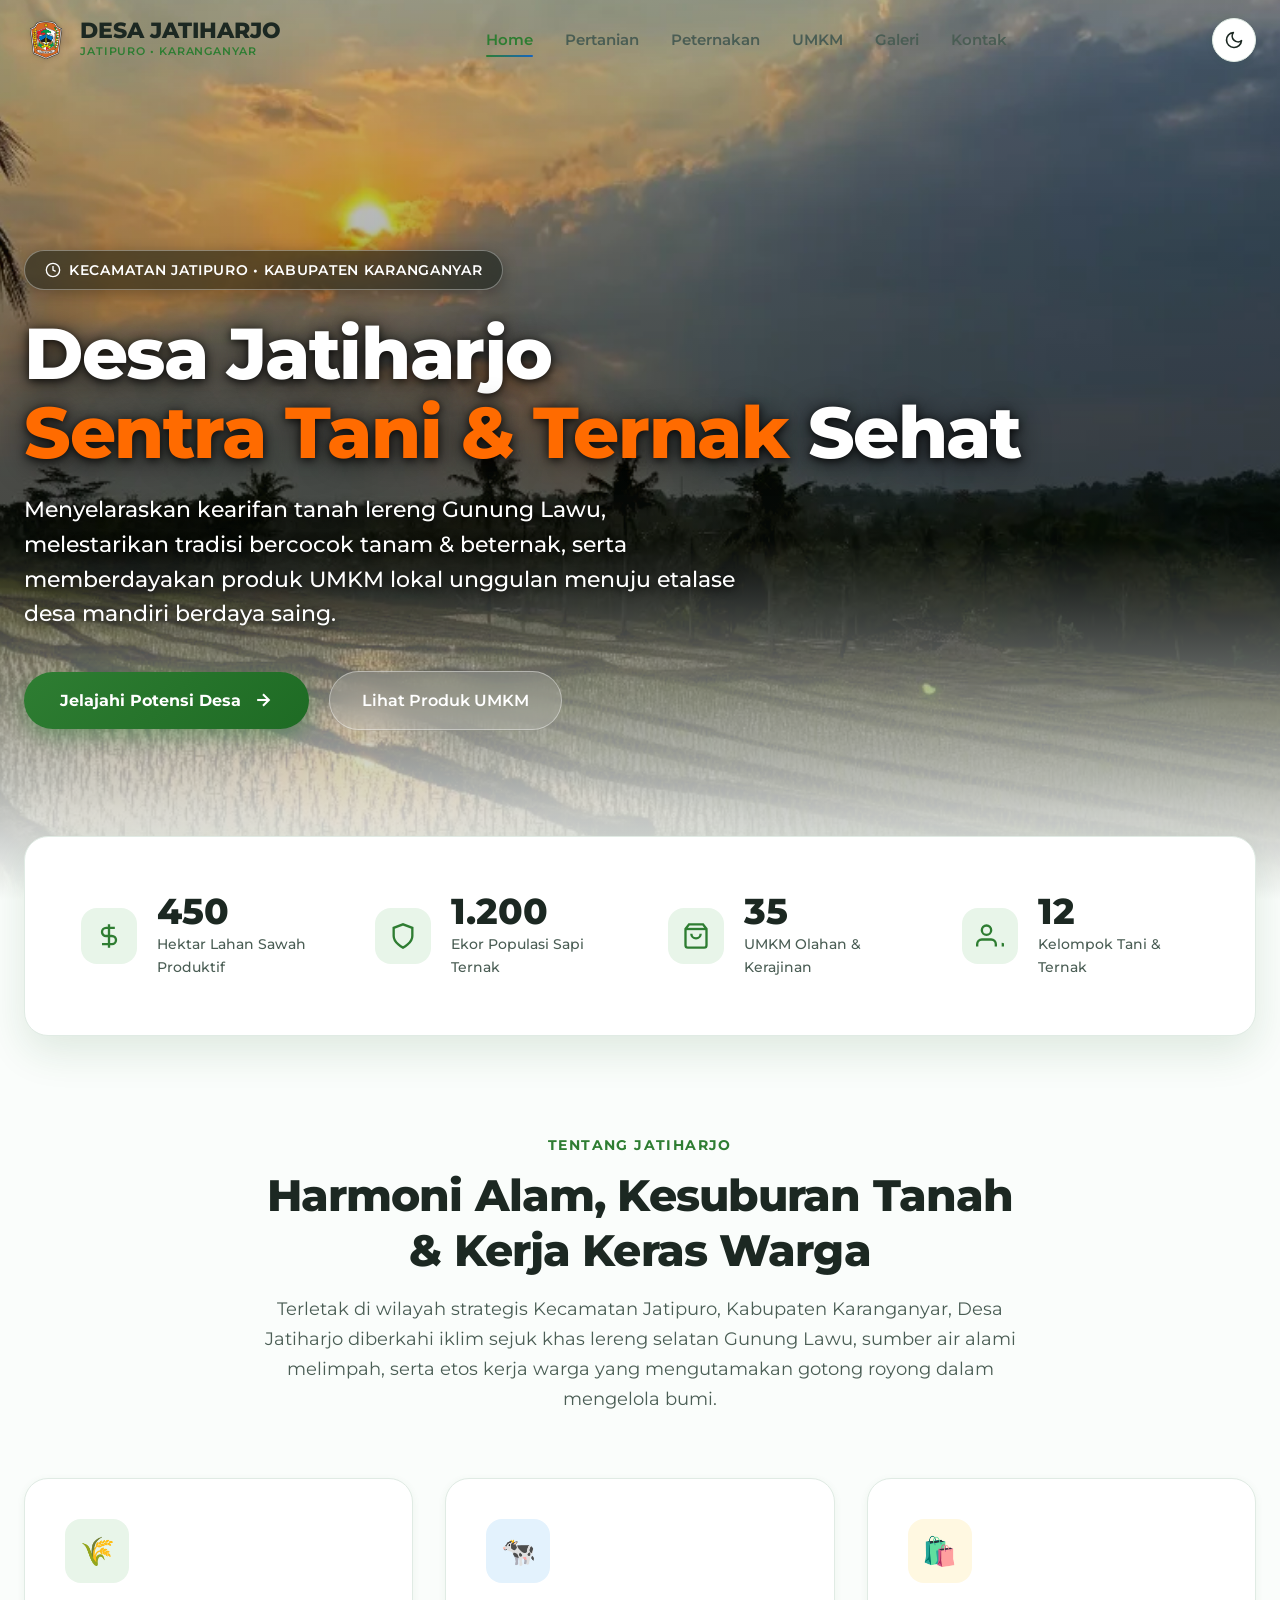
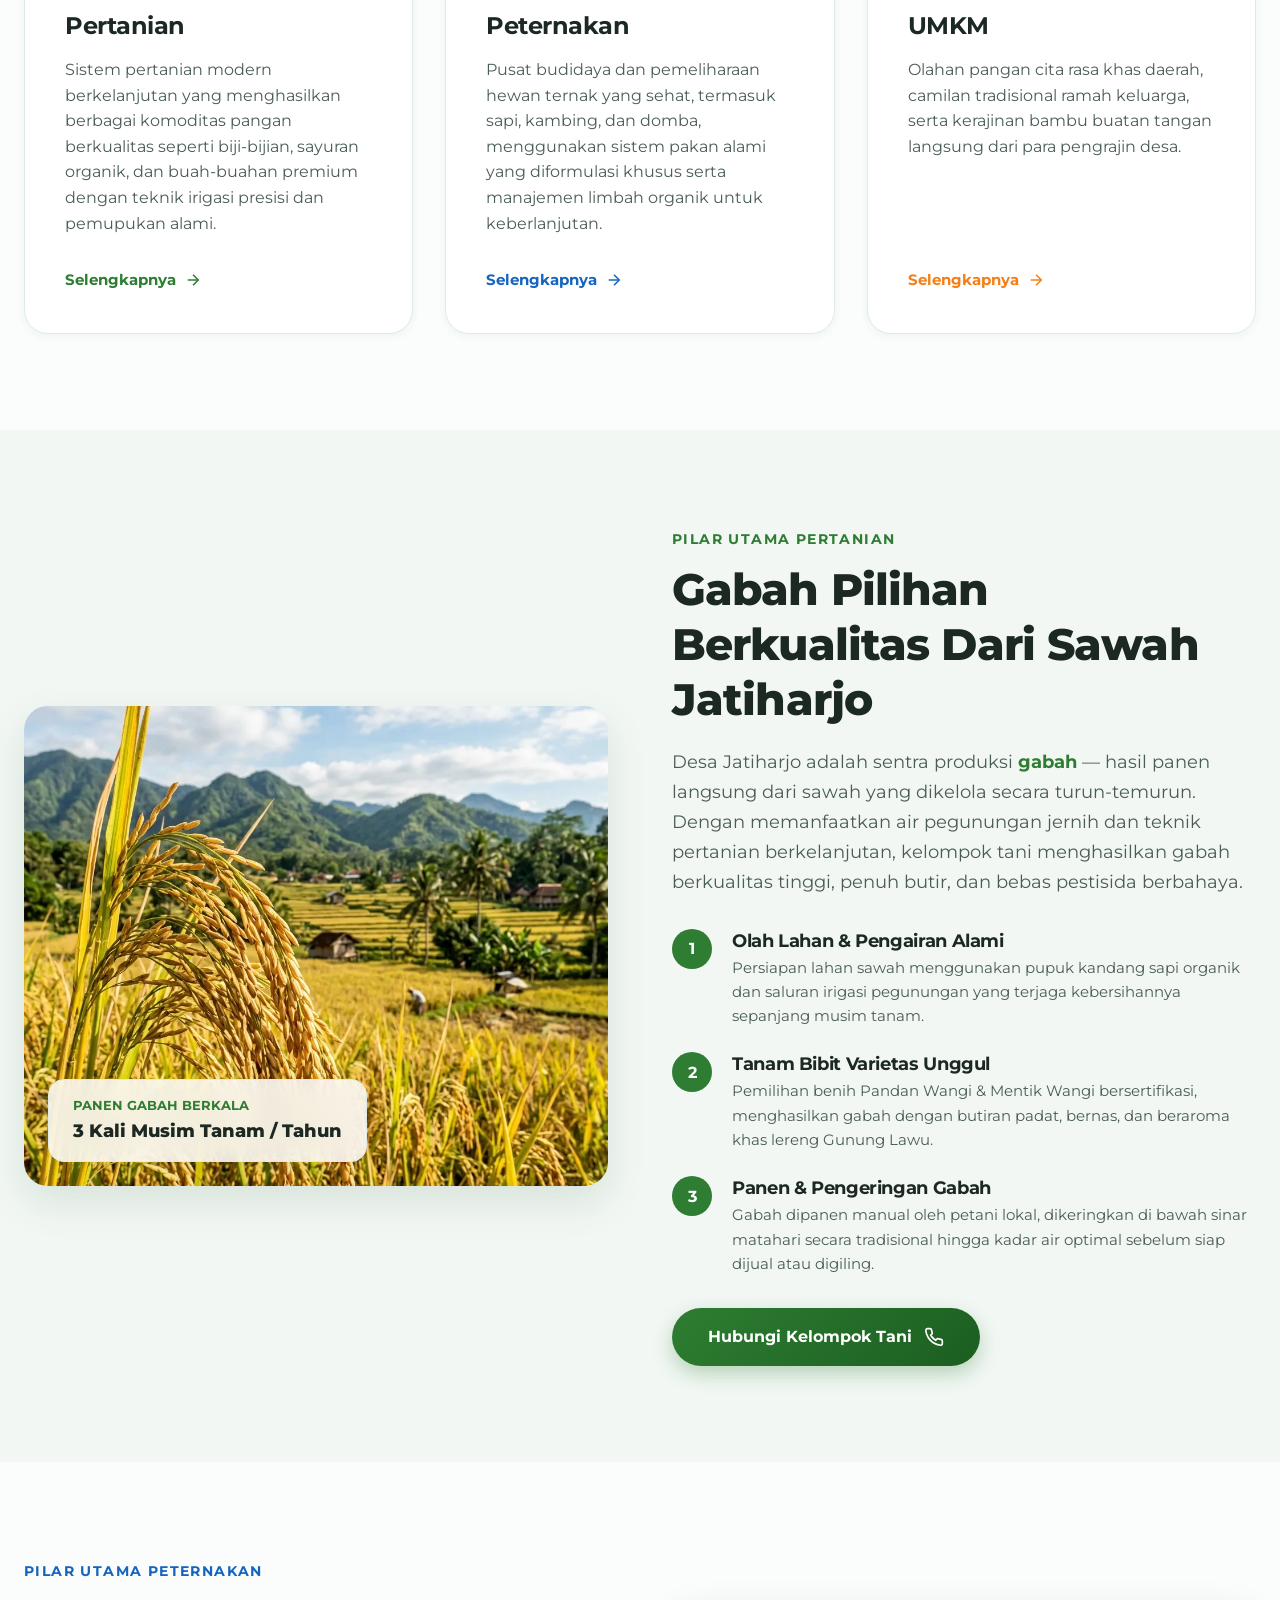
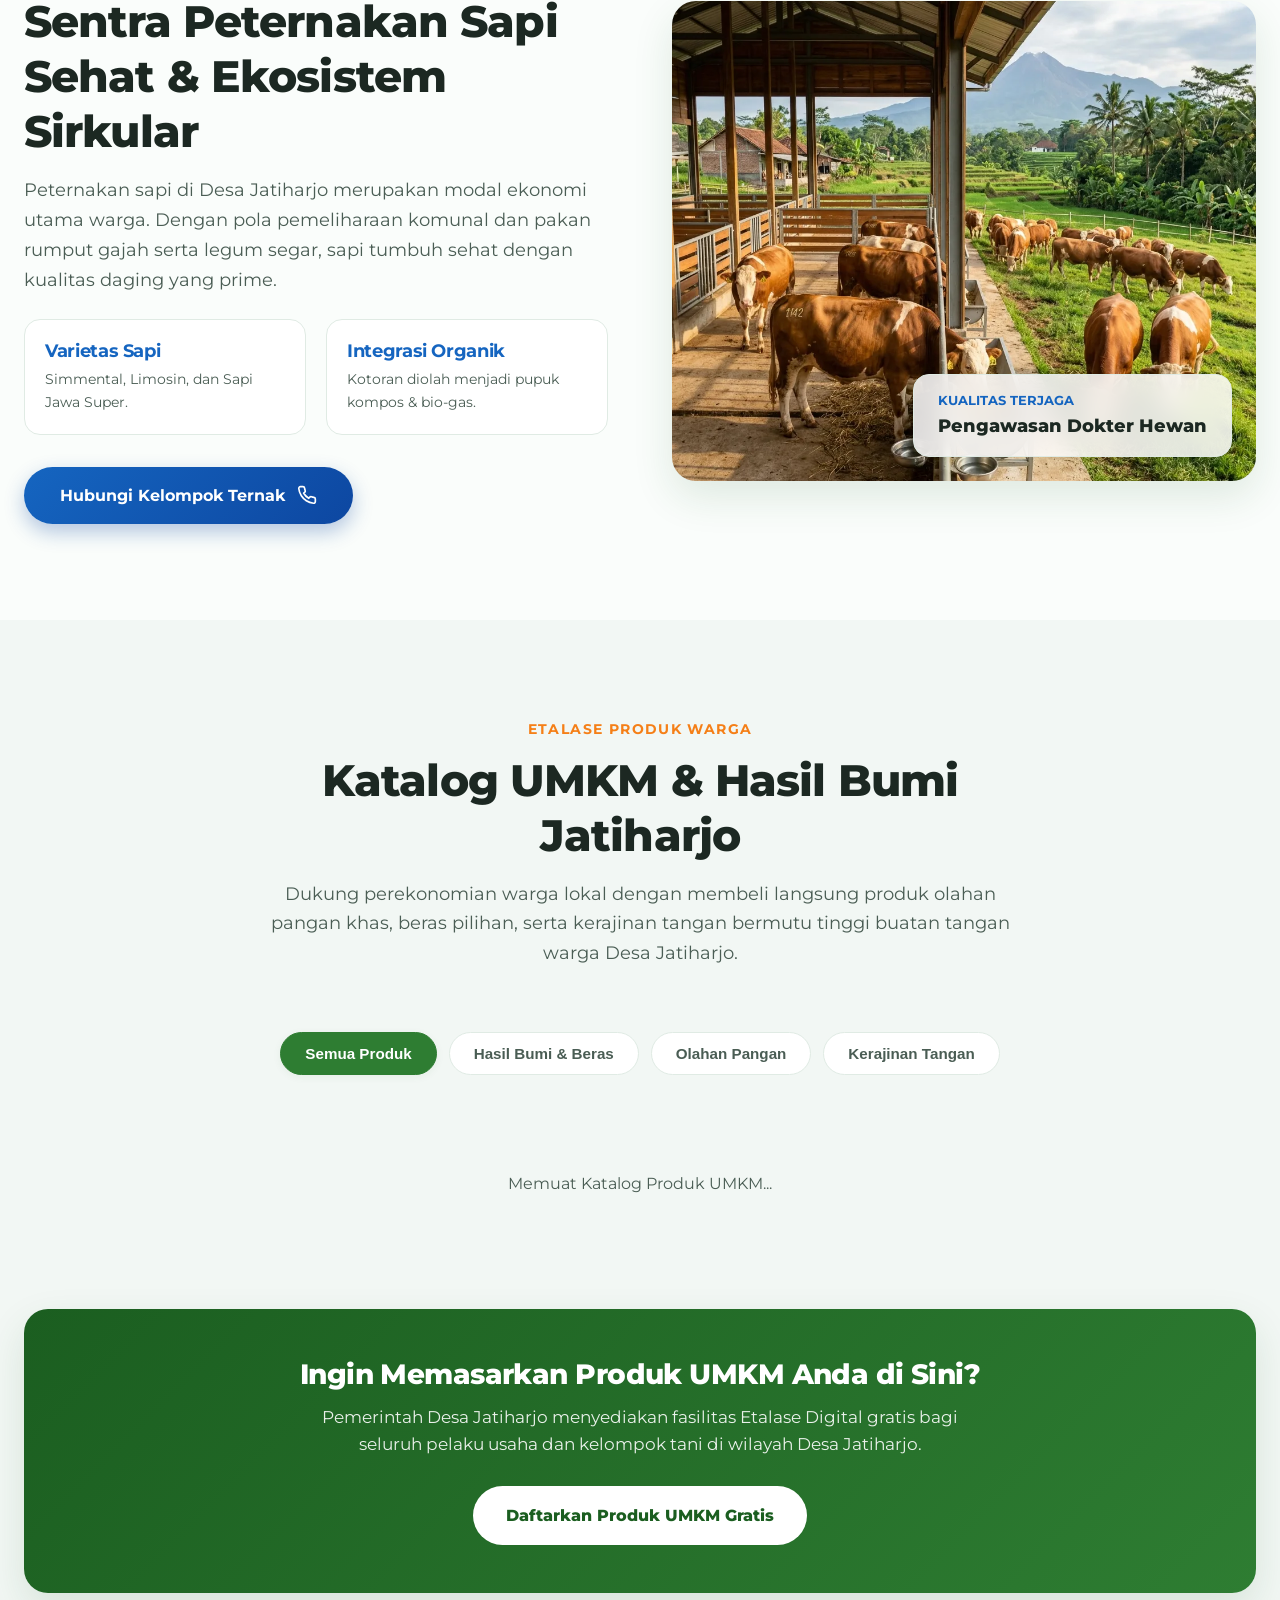
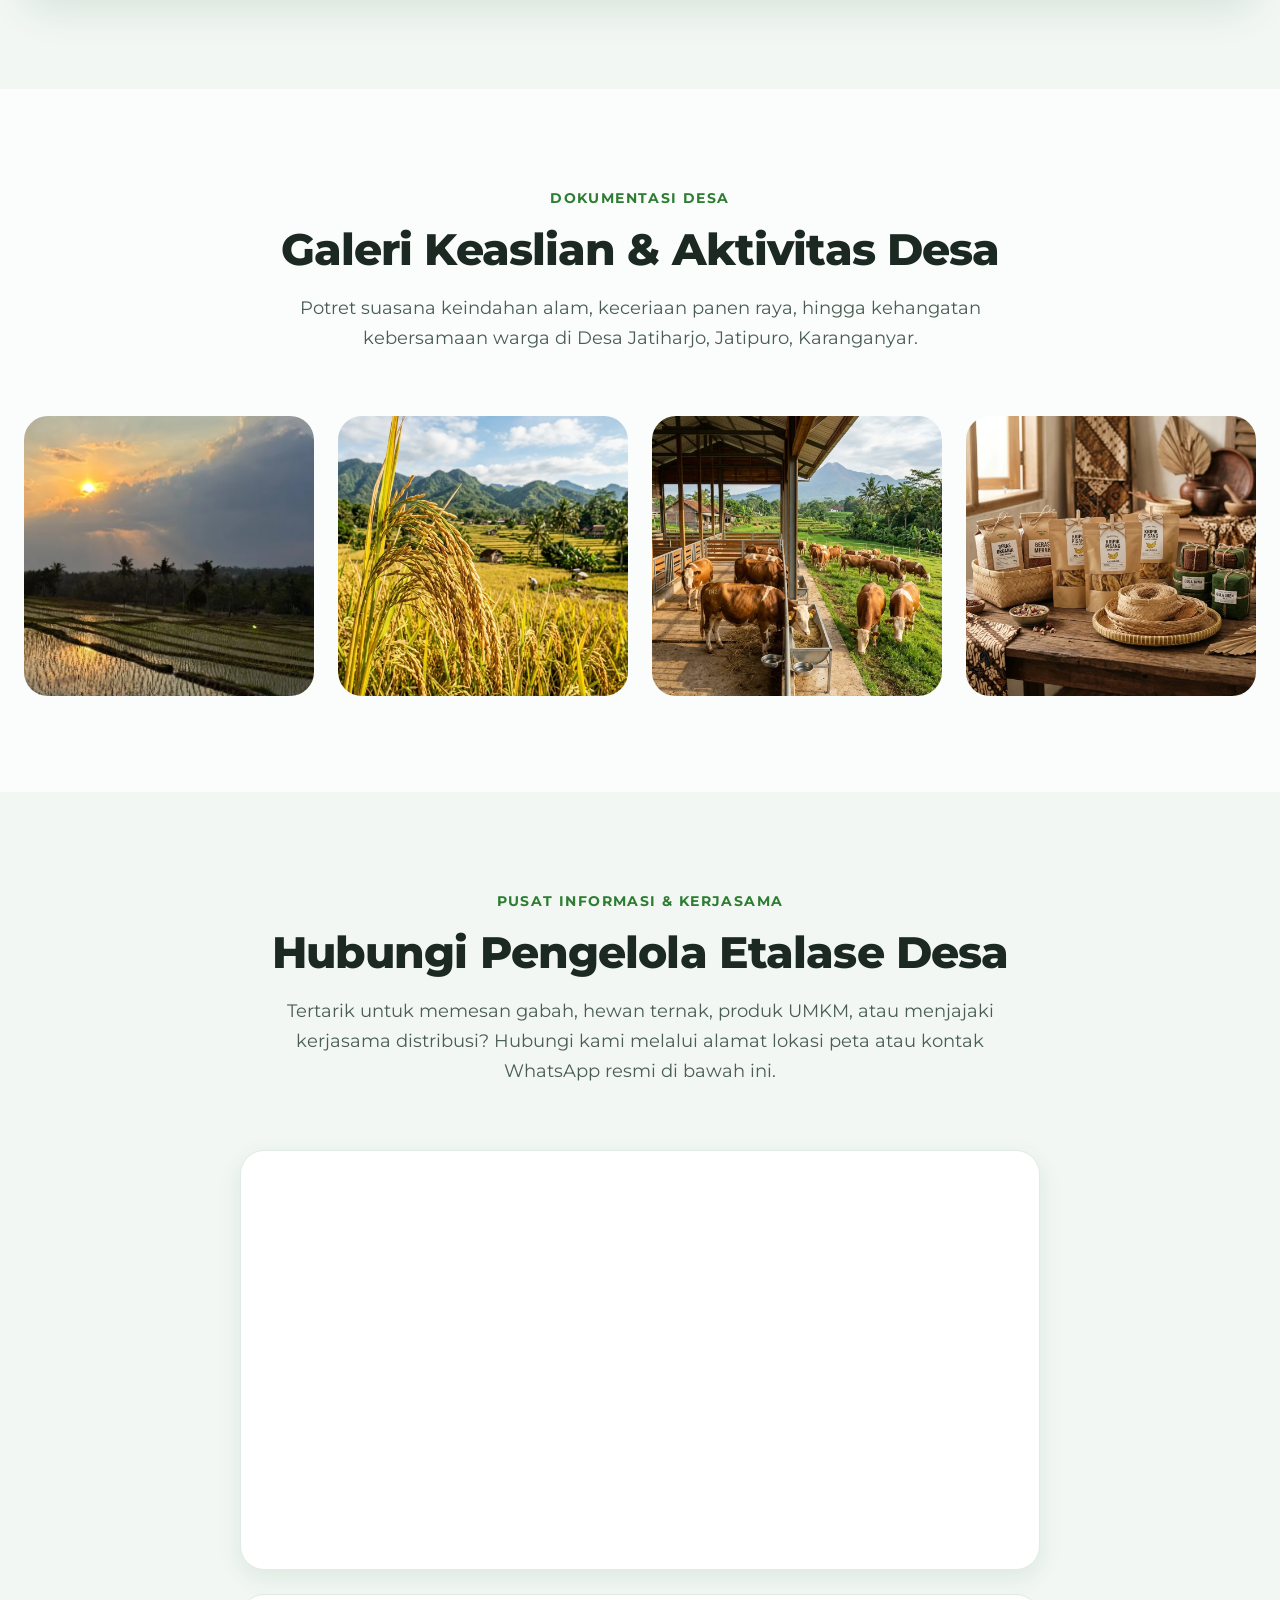
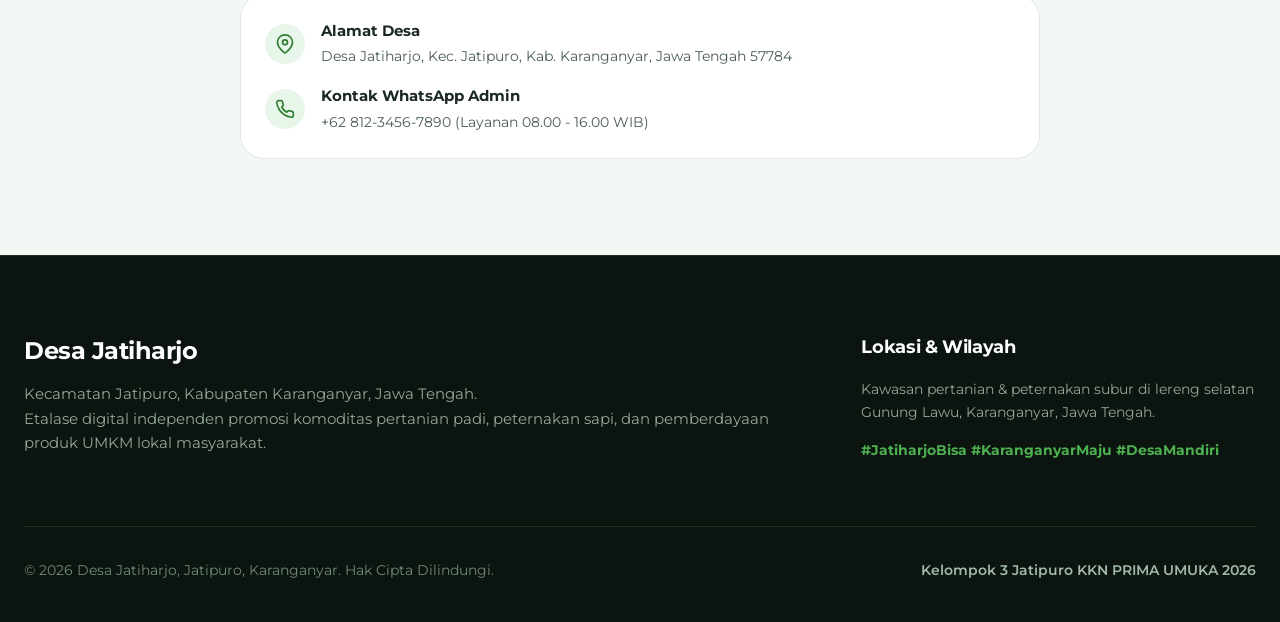
==== index.html @ f2097c97 "feat: implement modern landing page design with dark mode support and custom styling" ====
<!DOCTYPE html>
<html lang="id" data-theme="light">
<head>
  <meta charset="UTF-8">
  <meta name="viewport" content="width=device-width, initial-scale=1.0">
  <title>Desa Jatiharjo — Sentra Tani & Ternak Sehat Kaki Gunung Lawu</title>
  
  <!-- SEO Meta Tags -->
  <meta name="description" content="Website Resmi Branding & Etalase Digital Desa Jatiharjo, Kecamatan Jatipuro, Kabupaten Karanganyar, Jawa Tengah. Menampilkan potensi pertanian padi, peternakan sapi, dan UMKM lokal unggulan.">
  <meta name="keywords" content="Desa Jatiharjo, Jatipuro, Karanganyar, Padi, Beras Organik, Sapi Simmental, Peternakan Sapi, UMKM Karanganyar, Hasil Bumi Jawa Tengah">
  <meta name="author" content="Tim Branding Desa Jatiharjo">
  
  <!-- Preload LCP Hero Image -->
  <link rel="preload" as="image" href="assets/images/hero.webp" fetchpriority="high">

  <!-- Google Fonts - Montserrat (All Weights) -->
  <link rel="preconnect" href="https://fonts.googleapis.com">
  <link rel="preconnect" href="https://fonts.gstatic.com" crossorigin>
  <link href="https://fonts.googleapis.com/css2?family=Montserrat:ital,wght@0,300;0,400;0,500;0,600;0,700;0,800;0,900;1,400;1,600&display=swap" rel="stylesheet" fetchpriority="high">
  
  <!-- Preconnect to Supabase -->
  <link rel="preconnect" href="https://enyfkkhyejegsyjtqywj.supabase.co" crossorigin>

  <!-- Stylesheet -->
  <link rel="stylesheet" href="styles.css">
</head>
<body>

  <!-- ==================== NAVBAR ==================== -->
  <header class="navbar" id="navbar">
    <div class="container-custom navbar-container">
      <a href="#home" class="brand-logo" aria-label="Beranda Desa Jatiharjo">
        <div class="brand-icon brand-icon-logo">
          <!-- Logo Kabupaten Karanganyar -->
          <img src="assets/images/logo-karanganyar.webp" alt="Logo Karanganyar" style="width:38px; height:38px; object-fit:contain; mix-blend-mode:multiply; filter:drop-shadow(0 1px 2px rgba(0,0,0,0.15));" class="logo-karanganyar-img">
        </div>
        <div>
          <span style="display:block; line-height:1.1;">DESA JATIHARJO</span>
          <span style="font-size:0.7rem; font-weight:600; color:var(--primary-green); letter-spacing:0.08em; display:block;">JATIPURO • KARANGANYAR</span>
        </div>
      </a>

      <!-- Desktop Navigation Menu -->
      <ul class="nav-menu" role="navigation">
        <li><a href="#home" class="nav-link active">Home</a></li>
        <li><a href="#pertanian" class="nav-link">Pertanian</a></li>
        <li><a href="#peternakan" class="nav-link">Peternakan</a></li>
        <li><a href="#umkm" class="nav-link">UMKM</a></li>
        <li><a href="#galeri" class="nav-link">Galeri</a></li>
        <li><a href="#kontak" class="nav-link">Kontak</a></li>
      </ul>

      <div style="display:flex; align-items:center; gap:1rem;">
        <!-- Dark Mode Toggle Button -->
        <button id="theme-toggle" class="theme-toggle-btn" aria-label="Ganti Mode Gelap / Terang">
          <svg id="moon-icon" width="20" height="20" viewBox="0 0 24 24" fill="none" stroke="currentColor" stroke-width="2" stroke-linecap="round" stroke-linejoin="round"><path d="M21 12.79A9 9 0 1 1 11.21 3 7 7 0 0 0 21 12.79z"></path></svg>
          <svg id="sun-icon" width="20" height="20" viewBox="0 0 24 24" fill="none" stroke="currentColor" stroke-width="2" stroke-linecap="round" stroke-linejoin="round" style="display:none;"><circle cx="12" cy="12" r="5"></circle><line x1="12" y1="1" x2="12" y2="3"></line><line x1="12" y1="21" x2="12" y2="23"></line><line x1="4.22" y1="4.22" x2="5.64" y2="5.64"></line><line x1="18.36" y1="18.36" x2="19.78" y2="19.78"></line><line x1="1" y1="12" x2="3" y2="12"></line><line x1="21" y1="12" x2="23" y2="12"></line><line x1="4.22" y1="19.78" x2="5.64" y2="18.36"></line><line x1="18.36" y1="5.64" x2="19.78" y2="4.22"></line></svg>
        </button>

        <!-- Mobile Hamburger Button -->
        <button id="hamburger-btn" class="hamburger-btn" aria-label="Buka Menu Mobile">
          <svg width="28" height="28" viewBox="0 0 24 24" fill="none" stroke="currentColor" stroke-width="2"><line x1="3" y1="12" x2="21" y2="12"></line><line x1="3" y1="6" x2="21" y2="6"></line><line x1="3" y1="18" x2="21" y2="18"></line></svg>
        </button>
      </div>
    </div>
  </header>

  <!-- Mobile Menu Dropdown -->
  <div id="mobile-menu" class="mobile-menu">
    <a href="#home" class="mobile-nav-link nav-link">Home</a>
    <a href="#pertanian" class="mobile-nav-link nav-link">Pertanian Padi</a>
    <a href="#peternakan" class="mobile-nav-link nav-link">Peternakan Sapi</a>
    <a href="#umkm" class="mobile-nav-link nav-link">UMKM Lokal</a>
    <a href="#galeri" class="mobile-nav-link nav-link">Galeri Desa</a>
    <a href="#kontak" class="mobile-nav-link nav-link">Kontak & Lokasi</a>
  </div>


  <!-- ==================== HERO SECTION ==================== -->
  <section id="home" class="hero-section">
    <div class="hero-bg-wrapper">
      <!-- ganti dengan foto asli desa -->
      <img src="assets/images/hero.webp" alt="Hamparan Sawah Desa Jatiharjo Jatipuro Karanganyar" class="hero-bg-img" fetchpriority="high">
    </div>
    <div class="hero-overlay"></div>

    <div class="container-custom hero-content">
      <div class="hero-badge">
        <svg width="16" height="16" viewBox="0 0 24 24" fill="none" stroke="currentColor" stroke-width="2"><circle cx="12" cy="12" r="10"></circle><polyline points="12 6 12 12 16 14"></polyline></svg>
        Kecamatan Jatipuro • Kabupaten Karanganyar
      </div>
      <h1 class="hero-title">
        Desa Jatiharjo<br>
        <span class="text-orange-bright">Sentra Tani &amp; Ternak</span> Sehat
      </h1>
      <p class="hero-subtitle">
        Menyelaraskan kearifan tanah lereng Gunung Lawu, melestarikan tradisi bercocok tanam & beternak, serta memberdayakan produk UMKM lokal unggulan menuju etalase desa mandiri berdaya saing.
      </p>

      <div class="hero-cta-group">
        <a href="#pertanian" class="btn-primary">
          Jelajahi Potensi Desa
          <svg width="20" height="20" viewBox="0 0 24 24" fill="none" stroke="currentColor" stroke-width="2.5"><line x1="5" y1="12" x2="19" y2="12"></line><polyline points="12 5 19 12 12 19"></polyline></svg>
        </a>
        <a href="#umkm" class="btn-secondary">
          Lihat Produk UMKM
        </a>
      </div>
    </div>
  </section>


  <!-- ==================== KEY STATS STRIP ==================== -->
  <div class="container-custom stats-strip">
    <div class="stats-card-grid">
      <div class="stat-item">
        <div class="stat-icon-wrapper">
          <!-- Rice plant icon -->
          <svg width="28" height="28" viewBox="0 0 24 24" fill="none" stroke="currentColor" stroke-width="2"><path d="M12 2v20M17 5H9.5a3.5 3.5 0 0 0 0 7h5a3.5 3.5 0 0 1 0 7H6"></path></svg>
        </div>
        <div>
          <div class="stat-number" id="stat-sawah-val" data-target="450">0</div>
          <div class="stat-label" id="stat-sawah-label">Hektar Lahan Sawah Produktif</div>
        </div>
      </div>

      <div class="stat-item">
        <div class="stat-icon-wrapper">
          <!-- Cattle icon -->
          <svg width="28" height="28" viewBox="0 0 24 24" fill="none" stroke="currentColor" stroke-width="2"><path d="M12 22s8-4 8-10V5l-8-3-8 3v7c0 6 8 10 8 10z"></path></svg>
        </div>
        <div>
          <div class="stat-number" id="stat-sapi-val" data-target="1200">0</div>
          <div class="stat-label" id="stat-sapi-label">Ekor Populasi Sapi Ternak</div>
        </div>
      </div>

      <div class="stat-item">
        <div class="stat-icon-wrapper">
          <!-- Shopping bag icon -->
          <svg width="28" height="28" viewBox="0 0 24 24" fill="none" stroke="currentColor" stroke-width="2"><path d="M6 2L3 6v14a2 2 0 0 0 2 2h14a2 2 0 0 0 2-2V6l-3-4z"></path><line x1="3" y1="6" x2="21" y2="6"></line><path d="M16 10a4 4 0 0 1-8 0"></path></svg>
        </div>
        <div>
          <div class="stat-number" id="stat-umkm-val" data-target="35">0</div>
          <div class="stat-label" id="stat-umkm-label">UMKM Olahan & Kerajinan</div>
        </div>
      </div>

      <div class="stat-item">
        <div class="stat-icon-wrapper">
          <!-- Users group icon -->
          <svg width="28" height="28" viewBox="0 0 24 24" fill="none" stroke="currentColor" stroke-width="2"><path d="M17 21v-2a4 4 0 0 0-4-4H5a4 4 0 0 0-4 4v2"></path><circle cx="9" cy="7" r="4"></circle><path d="M23 21v-2a4 4 0 0 1 0 7.75"></path></svg>
        </div>
        <div>
          <div class="stat-number" id="stat-poktan-val" data-target="12">0</div>
          <div class="stat-label" id="stat-poktan-label">Kelompok Tani & Ternak</div>
        </div>
      </div>
    </div>
  </div>


  <!-- ==================== ABOUT & STORYTELLING ==================== -->
  <section class="section-padding reveal">
    <div class="container-custom">
      <div class="section-header">
        <span class="section-subtitle">Tentang Jatiharjo</span>
        <h2 class="section-title">Harmoni Alam, Kesuburan Tanah & Kerja Keras Warga</h2>
        <p class="section-description">
          Terletak di wilayah strategis Kecamatan Jatipuro, Kabupaten Karanganyar, Desa Jatiharjo diberkahi iklim sejuk khas lereng selatan Gunung Lawu, sumber air alami melimpah, serta etos kerja warga yang mengutamakan gotong royong dalam mengelola bumi.
        </p>
      </div>

      <div class="pillar-grid">
        <!-- Pillar 1: Pertanian -->
        <div class="pillar-card green">
          <div class="pillar-icon">🌾</div>
          <h3 class="pillar-title">Pertanian</h3>
          <p class="pillar-text">
            Sistem pertanian modern berkelanjutan yang menghasilkan berbagai komoditas pangan berkualitas seperti biji-bijian, sayuran organik, dan buah-buahan premium dengan teknik irigasi presisi dan pemupukan alami.
          </p>
          <a href="#pertanian" class="pillar-link">
            Selengkapnya 
            <svg width="18" height="18" viewBox="0 0 24 24" fill="none" stroke="currentColor" stroke-width="2"><line x1="5" y1="12" x2="19" y2="12"></line><polyline points="12 5 19 12 12 19"></polyline></svg>
          </a>
        </div>

        <!-- Pillar 2: Peternakan -->
        <div class="pillar-card blue">
          <div class="pillar-icon">🐄</div>
          <h3 class="pillar-title">Peternakan</h3>
          <p class="pillar-text">
            Pusat budidaya dan pemeliharaan hewan ternak yang sehat, termasuk sapi, kambing, dan domba, menggunakan sistem pakan alami yang diformulasi khusus serta manajemen limbah organik untuk keberlanjutan.
          </p>
          <a href="#peternakan" class="pillar-link" style="color:var(--primary-blue);">
            Selengkapnya 
            <svg width="18" height="18" viewBox="0 0 24 24" fill="none" stroke="currentColor" stroke-width="2"><line x1="5" y1="12" x2="19" y2="12"></line><polyline points="12 5 19 12 12 19"></polyline></svg>
          </a>
        </div>

        <!-- Pillar 3: UMKM -->
        <div class="pillar-card gold">
          <div class="pillar-icon">🛍️</div>
          <h3 class="pillar-title">UMKM</h3>
          <p class="pillar-text">
            Olahan pangan cita rasa khas daerah, camilan tradisional ramah keluarga, serta kerajinan bambu buatan tangan langsung dari para pengrajin desa.
          </p>
          <a href="#umkm" class="pillar-link" style="color:var(--accent-gold);">
            Selengkapnya 
            <svg width="18" height="18" viewBox="0 0 24 24" fill="none" stroke="currentColor" stroke-width="2"><line x1="5" y1="12" x2="19" y2="12"></line><polyline points="12 5 19 12 12 19"></polyline></svg>
          </a>
        </div>
      </div>
    </div>
  </section>


  <!-- ==================== PERTANIAN SECTION ==================== -->
  <section id="pertanian" class="section-padding reveal" style="background:var(--bg-alt);">
    <div class="container-custom">
      <div class="feature-split">
        <div class="feature-img-box">
          <!-- foto petani Desa Jatiharjo -->
          <img src="assets/images/pertanian.webp" alt="Petani Memanen Gabah Desa Jatiharjo" class="feature-img" loading="lazy">
          <div class="feature-badge-floating">
            <div style="font-size:0.8rem; font-weight:700; color:var(--primary-green);">PANEN GABAH BERKALA</div>
            <div style="font-size:1.1rem; font-weight:800;">3 Kali Musim Tanam / Tahun</div>
          </div>
        </div>

        <div>
          <span class="section-subtitle">Pilar Utama Pertanian</span>
          <h2 class="section-title" style="margin-bottom:1.25rem;">Gabah Pilihan Berkualitas Dari Sawah Jatiharjo</h2>
          <p class="section-description" style="margin-bottom:2rem;">
            Desa Jatiharjo adalah sentra produksi <strong style="color:var(--primary-green);">gabah</strong> — hasil panen langsung dari sawah yang dikelola secara turun-temurun. Dengan memanfaatkan air pegunungan jernih dan teknik pertanian berkelanjutan, kelompok tani menghasilkan gabah berkualitas tinggi, penuh butir, dan bebas pestisida berbahaya.
          </p>

          <div class="timeline-list">
            <div class="timeline-item">
              <div class="timeline-step">1</div>
              <div class="timeline-content">
                <h4>Olah Lahan &amp; Pengairan Alami</h4>
                <p>Persiapan lahan sawah menggunakan pupuk kandang sapi organik dan saluran irigasi pegunungan yang terjaga kebersihannya sepanjang musim tanam.</p>
              </div>
            </div>

            <div class="timeline-item">
              <div class="timeline-step">2</div>
              <div class="timeline-content">
                <h4>Tanam Bibit Varietas Unggul</h4>
                <p>Pemilihan benih Pandan Wangi &amp; Mentik Wangi bersertifikasi, menghasilkan gabah dengan butiran padat, bernas, dan beraroma khas lereng Gunung Lawu.</p>
              </div>
            </div>

            <div class="timeline-item">
              <div class="timeline-step">3</div>
              <div class="timeline-content">
                <h4>Panen &amp; Pengeringan Gabah</h4>
                <p>Gabah dipanen manual oleh petani lokal, dikeringkan di bawah sinar matahari secara tradisional hingga kadar air optimal sebelum siap dijual atau digiling.</p>
              </div>
            </div>
          </div>

          <div style="margin-top:2rem;">
            <a id="btn-wa-tani" href="https://wa.me/6281234567890?text=Halo%20Pengelola%20Kelompok%20Tani%20Desa%20Jatiharjo,%20saya%20ingin%20tanya%20mengenai%20potensi%20gabah/beras." target="_blank" rel="noopener" class="btn-primary" style="background:linear-gradient(135deg, var(--primary-green), var(--primary-green-dark)); box-shadow:0 8px 20px rgba(46, 125, 50, 0.3);">
              Hubungi Kelompok Tani
              <svg width="20" height="20" viewBox="0 0 24 24" fill="none" stroke="currentColor" stroke-width="2"><path d="M22 16.92v3a2 2 0 0 1-2.18 2 19.79 19.79 0 0 1-8.63-3.07 19.5 19.5 0 0 1-6-6 19.79 19.79 0 0 1-3.07-8.67A2 2 0 0 1 4.11 2h3a2 2 0 0 1 2 1.72 12.84 12.84 0 0 0 .7 2.81 2 2 0 0 1-.45 2.11L8.09 9.91a16 16 0 0 0 6 6l1.27-1.27a2 2 0 0 1 2.11-.45 12.84 12.84 0 0 0 2.81.7A2 2 0 0 1 22 16.92z"></path></svg>
            </a>
          </div>
        </div>
      </div>
    </div>
  </section>


  <!-- ==================== PETERNAKAN SECTION ==================== -->
  <section id="peternakan" class="section-padding reveal">
    <div class="container-custom">
      <div class="feature-split" style="direction:ltr;">
        <div>
          <span class="section-subtitle" style="color:var(--primary-blue);">Pilar Utama Peternakan</span>
          <h2 class="section-title">Sentra Peternakan Sapi Sehat & Ekosistem Sirkular</h2>
          <p class="section-description" style="margin-bottom:1.5rem;">
            Peternakan sapi di Desa Jatiharjo merupakan modal ekonomi utama warga. Dengan pola pemeliharaan komunal dan pakan rumput gajah serta legum segar, sapi tumbuh sehat dengan kualitas daging yang prime.
          </p>

          <div style="display:grid; grid-template-columns:1fr 1fr; gap:1.25rem; margin-bottom:2rem;">
            <div style="background:var(--bg-surface); padding:1.25rem; border-radius:var(--radius-md); border:1px solid var(--border-color);">
              <h4 style="color:var(--primary-blue); font-size:1.1rem; margin-bottom:0.35rem;">Varietas Sapi</h4>
              <p style="font-size:0.9rem; color:var(--text-muted);">Simmental, Limosin, dan Sapi Jawa Super.</p>
            </div>
            <div style="background:var(--bg-surface); padding:1.25rem; border-radius:var(--radius-md); border:1px solid var(--border-color);">
              <h4 style="color:var(--primary-blue); font-size:1.1rem; margin-bottom:0.35rem;">Integrasi Organik</h4>
              <p style="font-size:0.9rem; color:var(--text-muted);">Kotoran diolah menjadi pupuk kompos & bio-gas.</p>
            </div>
          </div>

          <a id="btn-wa-ternak" href="https://wa.me/6281234567890?text=Halo%20Pengelola%20Peternakan%20Desa%20Jatiharjo,%20saya%20ingin%20tanya%20mengenai%20potensi%20ternak%20sapi/pupuk." target="_blank" rel="noopener" class="btn-primary" style="background:linear-gradient(135deg, var(--primary-blue), var(--primary-blue-dark)); box-shadow:0 8px 20px rgba(13, 71, 161, 0.3);">
            Hubungi Kelompok Ternak
            <svg width="20" height="20" viewBox="0 0 24 24" fill="none" stroke="currentColor" stroke-width="2"><path d="M22 16.92v3a2 2 0 0 1-2.18 2 19.79 19.79 0 0 1-8.63-3.07 19.5 19.5 0 0 1-6-6 19.79 19.79 0 0 1-3.07-8.67A2 2 0 0 1 4.11 2h3a2 2 0 0 1 2 1.72 12.84 12.84 0 0 0 .7 2.81 2 2 0 0 1-.45 2.11L8.09 9.91a16 16 0 0 0 6 6l1.27-1.27a2 2 0 0 1 2.11-.45 12.84 12.84 0 0 0 2.81.7A2 2 0 0 1 22 16.92z"></path></svg>
          </a>
        </div>

        <div class="feature-img-box">
          <!-- ganti dengan foto asli desa -->
          <img src="assets/images/peternakan.webp" alt="Peternakan Sapi Simmental Desa Jatiharjo" class="feature-img" loading="lazy">
          <div class="feature-badge-floating" style="bottom:1.5rem; left:auto; right:1.5rem;">
            <div style="font-size:0.8rem; font-weight:700; color:var(--primary-blue);">KUALITAS TERJAGA</div>
            <div style="font-size:1.1rem; font-weight:800;">Pengawasan Dokter Hewan</div>
          </div>
        </div>
      </div>
    </div>
  </section>


  <!-- ==================== UMKM CATALOG SECTION ==================== -->
  <section id="umkm" class="section-padding reveal" style="background:var(--bg-alt);">
    <div class="container-custom">
      <div class="section-header">
        <span class="section-subtitle" style="color:var(--accent-gold);">Etalase Produk Warga</span>
        <h2 class="section-title">Katalog UMKM & Hasil Bumi Jatiharjo</h2>
        <p class="section-description">
          Dukung perekonomian warga lokal dengan membeli langsung produk olahan pangan khas, beras pilihan, serta kerajinan tangan bermutu tinggi buatan tangan warga Desa Jatiharjo.
        </p>
      </div>

      <!-- Filter Tabs -->
      <div class="filter-tab-group">
        <button class="filter-btn active" data-filter="all">Semua Produk</button>
        <button class="filter-btn" data-filter="hasil-bumi">Hasil Bumi & Beras</button>
        <button class="filter-btn" data-filter="makanan">Olahan Pangan</button>
        <button class="filter-btn" data-filter="kerajinan">Kerajinan Tangan</button>
      </div>

      <!-- UMKM Cards Grid -->
      <div class="umkm-grid" id="umkm-grid-container">
        
        <!-- Skeleton Loader (Mencegah blocking LCP dan menghemat bandwidth 3MB) -->
        <div style="grid-column: 1 / -1; text-align: center; padding: 3rem; color: var(--text-muted);">
          Memuat Katalog Produk UMKM...
        </div>

      </div>

      <!-- Banner Promo UMKM Registration -->
      <div style="margin-top:4rem; background:linear-gradient(135deg, var(--primary-green-dark), var(--primary-green)); border-radius:var(--radius-lg); padding:3rem 2rem; color:#FFFFFF; text-align:center; box-shadow:var(--shadow-lg);">
        <h3 style="font-size:1.75rem; font-weight:800; margin-bottom:0.75rem; color:#FFFFFF;">Ingin Memasarkan Produk UMKM Anda di Sini?</h3>
        <p style="font-size:1.05rem; max-width:640px; margin:0 auto 1.75rem auto; color:rgba(255,255,255,0.9);">
          Pemerintah Desa Jatiharjo menyediakan fasilitas Etalase Digital gratis bagi seluruh pelaku usaha dan kelompok tani di wilayah Desa Jatiharjo.
        </p>
        <a id="btn-wa-daftar-umkm" href="https://wa.me/6281234567890?text=Halo%20Admin%20Desa%20Jatiharjo,%20saya%20warga%20Jatiharjo%20ingin%20mendaftarkan%20produk%20UMKM%20ke%20website." target="_blank" rel="noopener" class="btn-secondary" style="background:#FFFFFF; color:var(--primary-green-dark); font-weight:800;">
          Daftarkan Produk UMKM Gratis
        </a>
      </div>
    </div>
  </section>


  <!-- ==================== GALLERY SECTION ==================== -->
  <section id="galeri" class="section-padding reveal">
    <div class="container-custom">
      <div class="section-header">
        <span class="section-subtitle">Dokumentasi Desa</span>
        <h2 class="section-title">Galeri Keaslian & Aktivitas Desa</h2>
        <p class="section-description">
          Potret suasana keindahan alam, keceriaan panen raya, hingga kehangatan kebersamaan warga di Desa Jatiharjo, Jatipuro, Karanganyar.
        </p>
      </div>

      <div class="gallery-grid">
        <div class="gallery-item">
          <!-- ganti dengan foto asli desa -->
          <img src="assets/images/hero.webp" alt="Sawah Terasering Jatipuro" loading="lazy">
          <div class="gallery-overlay">
            <h4 style="font-size:1.1rem; font-weight:700; color:#fff;">Sawah Terasering Pagi Hari</h4>
            <p style="font-size:0.85rem; color:rgba(255,255,255,0.8);">Pemandangan hijau segar lereng Lawu</p>
          </div>
        </div>

        <div class="gallery-item">
          <!-- foto petani desa -->
          <img src="assets/images/pertanian.webp" alt="Petani Memanen Gabah Jatiharjo" loading="lazy">
          <div class="gallery-overlay">
            <h4 style="font-size:1.1rem; font-weight:700; color:#fff;">Kegiatan Panen Raya Padi</h4>
            <p style="font-size:0.85rem; color:rgba(255,255,255,0.8);">Gotong royong warga memanen gabah</p>
          </div>
        </div>

        <div class="gallery-item">
          <!-- ganti dengan foto asli desa -->
          <img src="assets/images/peternakan.webp" alt="Peternakan Sapi Sehat" loading="lazy">
          <div class="gallery-overlay">
            <h4 style="font-size:1.1rem; font-weight:700; color:#fff;">Kandang Sapi Komunal</h4>
            <p style="font-size:0.85rem; color:rgba(255,255,255,0.8);">Pemeliharaan sapi Simmental unggul</p>
          </div>
        </div>

        <div class="gallery-item">
          <!-- ganti dengan foto asli desa -->
          <img src="assets/images/umkm.webp" alt="Produk UMKM Jatiharjo" loading="lazy">
          <div class="gallery-overlay">
            <h4 style="font-size:1.1rem; font-weight:700; color:#fff;">Hasil Bumi & Produk UMKM</h4>
            <p style="font-size:0.85rem; color:rgba(255,255,255,0.8);">Produk olahan warga bernilai tambah</p>
          </div>
        </div>
      </div>
    </div>
  </section>


  <!-- ==================== KONTAK & LOKASI SECTION ==================== -->
  <section id="kontak" class="section-padding reveal" style="background:var(--bg-alt);">
    <div class="container-custom">
      <div class="section-header">
        <span class="section-subtitle">Pusat Informasi & Kerjasama</span>
        <h2 class="section-title">Hubungi Pengelola Etalase Desa</h2>
        <p class="section-description">
          Tertarik untuk memesan gabah, hewan ternak, produk UMKM, atau menjajaki kerjasama distribusi? Hubungi kami melalui alamat lokasi peta atau kontak WhatsApp resmi di bawah ini.
        </p>
      </div>

      <div style="max-width: 800px; margin: 0 auto; display:flex; flex-direction:column; gap:1.5rem;">
        <!-- Location Map & Info -->
        <div style="display:flex; flex-direction:column; gap:1.5rem;">
          <div class="map-container">
            <!-- Google Maps Embed for Jatiharjo Jatipuro Karanganyar -->
            <iframe title="Peta Lokasi Desa Jatiharjo Jatipuro Karanganyar" src="https://www.google.com/maps/embed?pb=!1m18!1m12!1m3!1d15814.070081827446!2d111.0092907!3d-7.7367074!2m3!1f0!2f0!3f0!3m2!1i1024!2i768!4f13.1!3m3!1m2!1s0x2e7a2669849cb90b%3A0x5027a76e356bfb0!2sJatiharjo%2C%20Kec.%20Jatipuro%2C%20Kabupaten%20Karanganyar%2C%20Jawa%20Tengah!5e0!3m2!1sid!2sid!4v1700000000000!5m2!1sid!2sid" allowfullscreen="" loading="lazy" referrerpolicy="no-referrer-when-downgrade"></iframe>
          </div>

          <div style="background:var(--bg-surface); padding:1.5rem; border-radius:var(--radius-lg); border:1px solid var(--border-color); display:flex; flex-direction:column; gap:1rem;">
            <div style="display:flex; align-items:center; gap:1rem;">
              <div style="width:40px; height:40px; border-radius:var(--radius-full); background:var(--primary-green-subtle); color:var(--primary-green); display:flex; align-items:center; justify-content:center; flex-shrink:0;">
                <svg width="20" height="20" viewBox="0 0 24 24" fill="none" stroke="currentColor" stroke-width="2"><path d="M21 10c0 7-9 13-9 13s-9-6-9-13a9 9 0 0 1 18 0z"></path><circle cx="12" cy="10" r="3"></circle></svg>
              </div>
              <div>
                <strong style="display:block; font-size:0.95rem;">Alamat Desa</strong>
                <span style="font-size:0.9rem; color:var(--text-muted);">Desa Jatiharjo, Kec. Jatipuro, Kab. Karanganyar, Jawa Tengah 57784</span>
              </div>
            </div>

            <div style="display:flex; align-items:center; gap:1rem;">
              <div style="width:40px; height:40px; border-radius:var(--radius-full); background:var(--primary-green-subtle); color:var(--primary-green); display:flex; align-items:center; justify-content:center; flex-shrink:0;">
                <svg width="20" height="20" viewBox="0 0 24 24" fill="none" stroke="currentColor" stroke-width="2"><path d="M22 16.92v3a2 2 0 0 1-2.18 2 19.79 19.79 0 0 1-8.63-3.07 19.5 19.5 0 0 1-6-6 19.79 19.79 0 0 1-3.07-8.67A2 2 0 0 1 4.11 2h3a2 2 0 0 1 2 1.72 12.84 12.84 0 0 0 .7 2.81 2 2 0 0 1-.45 2.11L8.09 9.91a16 16 0 0 0 6 6l1.27-1.27a2 2 0 0 1 2.11-.45 12.84 12.84 0 0 0 2.81.7A2 2 0 0 1 22 16.92z"></path></svg>
              </div>
              <div>
                <strong style="display:block; font-size:0.95rem;">Kontak WhatsApp Admin</strong>
                <span style="font-size:0.9rem; color:var(--text-muted);">+62 812-3456-7890 (Layanan 08.00 - 16.00 WIB)</span>
              </div>
            </div>
          </div>
        </div>
      </div>

      </div>
    </div>
  </section>


  <!-- ==================== FOOTER ==================== -->
  <footer class="site-footer">
    <div class="container-custom">
      <div class="footer-grid">
        <div class="footer-brand">
          <h3>Desa Jatiharjo</h3>
          <p>
            Kecamatan Jatipuro, Kabupaten Karanganyar, Jawa Tengah.<br>
            Etalase digital independen promosi komoditas pertanian padi, peternakan sapi, dan pemberdayaan produk UMKM lokal masyarakat.
          </p>
        </div>

        <div>
          <h4 class="footer-title">Lokasi & Wilayah</h4>
          <p style="font-size:0.9rem; color:#94A89C; margin-bottom:1rem; line-height:1.6;">
            Kawasan pertanian & peternakan subur di lereng selatan Gunung Lawu, Karanganyar, Jawa Tengah.
          </p>
          <div style="font-size:0.85rem; color:#4CAF50; font-weight:700;">
            #JatiharjoBisa #KaranganyarMaju #DesaMandiri
          </div>
        </div>
      </div>

      <div class="footer-bottom">
        <div>
          © 2026 Desa Jatiharjo, Jatipuro, Karanganyar. Hak Cipta Dilindungi.
        </div>
        <div style="font-size:0.85rem; color:#A3B8AC; font-weight:600;">
          Kelompok 3 Jatipuro KKN PRIMA UMUKA 2026
        </div>
      </div>
    </div>
  </footer>


  <!-- ==================== GLOBAL MODAL CONTAINER ==================== -->
  <div id="modal-backdrop" class="modal-backdrop" onclick="if(event.target === this) closeModal()">
    <div class="modal-content-box">
      <button class="modal-close-btn" onclick="closeModal()" aria-label="Tutup Modal">
        <svg width="20" height="20" viewBox="0 0 24 24" fill="none" stroke="currentColor" stroke-width="2.5"><line x1="18" y1="6" x2="6" y2="18"></line><line x1="6" y1="6" x2="18" y2="18"></line></svg>
      </button>
      <div id="modal-body-content">
        <!-- Content inserted dynamically by script.js -->
      </div>
    </div>
  </div>


  <!-- ==================== BACK TO TOP BUTTON ==================== -->
  <button id="back-to-top" class="back-to-top" aria-label="Kembali ke atas">
    <svg width="24" height="24" viewBox="0 0 24 24" fill="none" stroke="currentColor" stroke-width="2.5"><line x1="12" y1="19" x2="12" y2="5"></line><polyline points="5 12 12 5 19 12"></polyline></svg>
  </button>


  <!-- Scripts -->
  <script src="script.js" defer></script>
</body>
</html>
---- styles.css ----
/* 
  DESA JATIHARJO - DESIGN SYSTEM & STYLES
  Kecamatan Jatipuro, Kabupaten Karanganyar, Jawa Tengah
  Font: Montserrat (All Weights)
*/

@import url('https://fonts.googleapis.com/css2?family=Montserrat:ital,wght@0,300;0,400;0,500;0,600;0,700;0,800;0,900;1,400;1,600&display=swap');

:root {
  /* Color Palette - Light Mode */
  --font-family: 'Montserrat', -apple-system, BlinkMacSystemFont, sans-serif;
  
  --primary-green: #2E7D32;
  --primary-green-dark: #1B5E20;
  --primary-green-light: #4CAF50;
  --primary-green-subtle: #E8F5E9;
  
  --primary-blue: #1565C0;
  --primary-blue-dark: #0D47A1;
  --primary-blue-light: #1E88E5;
  --primary-blue-subtle: #E3F2FD;
  
  --accent-gold: #F57F17;
  --accent-gold-light: #FFB300;
  --accent-gold-subtle: #FFF8E1;

  --bg-main: #FAFDFB;
  --bg-surface: #FFFFFF;
  --bg-alt: #F2F7F4;
  --bg-glass: rgba(255, 255, 255, 0.85);

  --text-main: #1C2822;
  --text-muted: #4A5D54;
  --text-light: #7A8E85;
  --border-color: #E0EBE4;

  --shadow-sm: 0 2px 8px rgba(27, 94, 32, 0.06);
  --shadow-md: 0 8px 24px rgba(27, 94, 32, 0.09);
  --shadow-lg: 0 16px 40px rgba(27, 94, 32, 0.12);
  --shadow-glow: 0 0 25px rgba(46, 125, 50, 0.25);
  
  --navbar-height: 80px;
  --radius-sm: 8px;
  --radius-md: 16px;
  --radius-lg: 24px;
  --radius-full: 9999px;
  
  --transition-fast: 0.2s cubic-bezier(0.4, 0, 0.2, 1);
  --transition-normal: 0.35s cubic-bezier(0.4, 0, 0.2, 1);
  --transition-slow: 0.6s cubic-bezier(0.16, 1, 0.3, 1);
}

/* Dark Mode Palette */
[data-theme="dark"] {
  --bg-main: #0B140E;
  --bg-surface: #121E16;
  --bg-alt: #17261C;
  --bg-glass: rgba(18, 30, 22, 0.85);

  --text-main: #F0F7F2;
  --text-muted: #A3B8AC;
  --text-light: #758C7F;
  --border-color: #23362A;

  --primary-green-subtle: #193320;
  --primary-blue-subtle: #112840;
  --accent-gold-subtle: #332B10;

  --shadow-sm: 0 2px 8px rgba(0, 0, 0, 0.3);
  --shadow-md: 0 8px 24px rgba(0, 0, 0, 0.4);
  --shadow-lg: 0 16px 40px rgba(0, 0, 0, 0.5);
  --shadow-glow: 0 0 30px rgba(76, 175, 80, 0.2);
}

/* General Reset & Base */
*, *::before, *::after {
  box-sizing: border-box;
  margin: 0;
  padding: 0;
}

html {
  font-family: var(--font-family);
  scroll-behavior: smooth;
  color-scheme: light dark;
}

body {
  background-color: var(--bg-main);
  color: var(--text-main);
  font-size: 16px;
  line-height: 1.6;
  overflow-x: hidden;
  transition: background-color var(--transition-normal), color var(--transition-normal);
}

/* Typography */
h1, h2, h3, h4, h5, h6 {
  font-family: var(--font-family);
  font-weight: 700;
  line-height: 1.25;
  letter-spacing: -0.02em;
  color: var(--text-main);
}

a {
  color: inherit;
  text-decoration: none;
}

img {
  max-width: 100%;
  height: auto;
  display: block;
}

/* Utility Classes */
.container-custom {
  width: 100%;
  max-width: 1280px;
  margin-left: auto;
  margin-right: auto;
  padding-left: 1.5rem;
  padding-right: 1.5rem;
}

.text-gradient-green {
  background: linear-gradient(135deg, var(--primary-green-light), var(--primary-green));
  -webkit-background-clip: text;
  -webkit-text-fill-color: transparent;
}

.text-gradient-blue {
  background: linear-gradient(135deg, var(--primary-blue-light), var(--primary-blue-dark));
  -webkit-background-clip: text;
  -webkit-text-fill-color: transparent;
}

.text-gradient-gold {
  background: linear-gradient(135deg, #FFB300, #F57F17);
  -webkit-background-clip: text;
  -webkit-text-fill-color: transparent;
}

/* Orange terang untuk teks "Lumbung Padi" di hero */
.text-orange-bright {
  color: #FF6B00;
  font-style: inherit;
  -webkit-text-fill-color: #FF6B00;
}
[data-theme="dark"] .text-orange-bright {
  color: #FF8C38;
  -webkit-text-fill-color: #FF8C38;
}

.bg-glass {
  background: var(--bg-glass);
  backdrop-filter: blur(16px);
  -webkit-backdrop-filter: blur(16px);
}

/* Navbar */
.navbar {
  position: fixed;
  top: 0;
  left: 0;
  right: 0;
  height: var(--navbar-height);
  z-index: 1000;
  transition: all var(--transition-normal);
  background: transparent;
}

.navbar.scrolled {
  background: var(--bg-glass);
  backdrop-filter: blur(16px);
  -webkit-backdrop-filter: blur(16px);
  box-shadow: var(--shadow-md);
  border-bottom: 1px solid var(--border-color);
}

.navbar-container {
  display: flex;
  align-items: center;
  justify-content: space-between;
  height: 100%;
}

.brand-logo {
  display: flex;
  align-items: center;
  gap: 0.75rem;
  font-weight: 800;
  font-size: 1.35rem;
  color: var(--text-main);
  transition: transform var(--transition-fast);
}

.brand-logo:hover {
  transform: translateY(-1px);
}

.brand-icon {
  width: 44px;
  height: 44px;
  border-radius: var(--radius-md);
  background: linear-gradient(135deg, var(--primary-green), var(--primary-blue-dark));
  display: flex;
  align-items: center;
  justify-content: center;
  color: #FFFFFF;
  box-shadow: var(--shadow-sm);
}

/* Override untuk logo gambar Karanganyar — hapus background warna */
.brand-icon.brand-icon-logo {
  background: transparent;
  box-shadow: none;
  padding: 0;
  overflow: visible;
}

/* Light mode: mix-blend-mode:multiply menghilangkan latar putih logo */
.logo-karanganyar-img {
  mix-blend-mode: multiply;
  filter: drop-shadow(0 1px 3px rgba(0,0,0,0.15));
  transition: filter var(--transition-fast);
}

/* Dark mode: invert warna logo agar terlihat di latar gelap */
[data-theme="dark"] .logo-karanganyar-img {
  mix-blend-mode: normal;
  filter: invert(1) hue-rotate(180deg) brightness(1.2) drop-shadow(0 1px 3px rgba(255,255,255,0.1));
}

.nav-menu {
  display: flex;
  align-items: center;
  gap: 2rem;
  list-style: none;
}

.nav-link {
  font-weight: 600;
  font-size: 0.95rem;
  color: var(--text-muted);
  position: relative;
  padding: 0.5rem 0;
  transition: color var(--transition-fast);
}

.nav-link::after {
  content: '';
  position: absolute;
  bottom: 0;
  left: 0;
  width: 0%;
  height: 2.5px;
  background: linear-gradient(90deg, var(--primary-green), var(--primary-blue));
  border-radius: var(--radius-full);
  transition: width var(--transition-normal);
}

.nav-link:hover,
.nav-link.active {
  color: var(--primary-green);
}

.nav-link:hover::after,
.nav-link.active::after {
  width: 100%;
}

/* Theme Toggle Button */
.theme-toggle-btn {
  background: var(--bg-surface);
  border: 1px solid var(--border-color);
  width: 44px;
  height: 44px;
  border-radius: var(--radius-full);
  display: flex;
  align-items: center;
  justify-content: center;
  cursor: pointer;
  color: var(--text-main);
  box-shadow: var(--shadow-sm);
  transition: all var(--transition-fast);
}

.theme-toggle-btn:hover {
  background: var(--primary-green-subtle);
  color: var(--primary-green);
  transform: rotate(15deg);
}

/* Mobile Hamburger Button */
.hamburger-btn {
  display: none;
  background: transparent;
  border: none;
  cursor: pointer;
  padding: 0.5rem;
  color: var(--text-main);
}

/* Mobile Menu Overlay */
.mobile-menu {
  position: fixed;
  top: var(--navbar-height);
  left: 0;
  right: 0;
  background: var(--bg-surface);
  border-bottom: 1px solid var(--border-color);
  padding: 1.5rem;
  display: flex;
  flex-direction: column;
  gap: 1rem;
  box-shadow: var(--shadow-lg);
  transform: translateY(-150%);
  transition: transform var(--transition-normal);
  z-index: 999;
}

.mobile-menu.open {
  transform: translateY(0);
}

/* Hero Section */
.hero-section {
  position: relative;
  min-height: 100vh;
  display: flex;
  align-items: center;
  padding-top: var(--navbar-height);
  overflow: hidden;
  background: #000;
}

.hero-bg-wrapper {
  position: absolute;
  inset: 0;
  z-index: 1;
}

.hero-bg-img {
  width: 100%;
  height: 100%;
  object-fit: cover;
  filter: brightness(0.92) contrast(1.08) saturate(1.1);
  transform: scale(1.05);
  transition: transform 8s ease-out;
}

.hero-section:hover .hero-bg-img {
  transform: scale(1);
}

.hero-overlay {
  position: absolute;
  inset: 0;
  background: linear-gradient(
    180deg, 
    rgba(11, 20, 14, 0.15) 0%, 
    rgba(11, 20, 14, 0.42) 60%, 
    var(--bg-main) 100%
  );
  z-index: 2;
}

.hero-content {
  position: relative;
  z-index: 10;
  color: #FFFFFF;
  padding-top: 4rem;
  padding-bottom: 4rem;
}

.hero-badge {
  display: inline-flex;
  align-items: center;
  gap: 0.5rem;
  padding: 0.5rem 1.25rem;
  background: rgba(11, 20, 14, 0.5);
  backdrop-filter: blur(12px);
  -webkit-backdrop-filter: blur(12px);
  border: 1px solid rgba(255, 255, 255, 0.35);
  border-radius: var(--radius-full);
  font-size: 0.875rem;
  font-weight: 600;
  letter-spacing: 0.05em;
  text-transform: uppercase;
  margin-bottom: 1.5rem;
  box-shadow: 0 4px 15px rgba(0,0,0,0.3);
}

.hero-title {
  font-size: clamp(2.5rem, 6vw, 4.5rem);
  font-weight: 800;
  line-height: 1.1;
  margin-bottom: 1.25rem;
  color: #FFFFFF;
  text-shadow: 0 2px 10px rgba(0, 0, 0, 0.85), 0 4px 30px rgba(0, 0, 0, 0.7);
}

.hero-subtitle {
  font-size: clamp(1.1rem, 2.2vw, 1.35rem);
  font-weight: 500;
  color: #FFFFFF;
  max-width: 720px;
  margin-bottom: 2.5rem;
  line-height: 1.6;
  text-shadow: 0 2px 10px rgba(0, 0, 0, 0.9);
}

.hero-cta-group {
  display: flex;
  flex-wrap: wrap;
  gap: 1.25rem;
  align-items: center;
}

/* Custom Buttons */
.btn-primary {
  display: inline-flex;
  align-items: center;
  gap: 0.75rem;
  padding: 1rem 2.25rem;
  background: linear-gradient(135deg, var(--primary-green), #1E6B24);
  color: #FFFFFF;
  font-weight: 700;
  font-size: 1rem;
  border-radius: var(--radius-full);
  border: none;
  cursor: pointer;
  box-shadow: 0 8px 20px rgba(46, 125, 50, 0.4);
  transition: all var(--transition-fast);
}

.btn-primary:hover {
  transform: translateY(-3px);
  box-shadow: 0 12px 28px rgba(46, 125, 50, 0.5);
  background: linear-gradient(135deg, #338A38, var(--primary-green-dark));
}

.btn-secondary {
  display: inline-flex;
  align-items: center;
  gap: 0.75rem;
  padding: 1rem 2rem;
  background: rgba(255, 255, 255, 0.15);
  backdrop-filter: blur(12px);
  -webkit-backdrop-filter: blur(12px);
  color: #FFFFFF;
  font-weight: 600;
  font-size: 1rem;
  border-radius: var(--radius-full);
  border: 1px solid rgba(255, 255, 255, 0.4);
  cursor: pointer;
  transition: all var(--transition-fast);
}

.btn-secondary:hover {
  background: rgba(255, 255, 255, 0.25);
  transform: translateY(-3px);
  border-color: #FFFFFF;
}

/* Stats Counter Section */
.stats-strip {
  margin-top: -4rem;
  position: relative;
  z-index: 20;
}

.stats-card-grid {
  display: grid;
  grid-template-columns: repeat(auto-fit, minmax(240px, 1fr));
  gap: 1.5rem;
  background: var(--bg-surface);
  border: 1px solid var(--border-color);
  padding: 2.5rem;
  border-radius: var(--radius-lg);
  box-shadow: var(--shadow-lg);
}

.stat-item {
  display: flex;
  align-items: center;
  gap: 1.25rem;
  padding: 1rem;
  border-radius: var(--radius-md);
  transition: background-color var(--transition-fast);
}

.stat-item:hover {
  background-color: var(--primary-green-subtle);
}

.stat-icon-wrapper {
  width: 56px;
  height: 56px;
  border-radius: var(--radius-md);
  background: var(--primary-green-subtle);
  color: var(--primary-green);
  display: flex;
  align-items: center;
  justify-content: center;
  flex-shrink: 0;
}

.stat-number {
  font-size: 2.25rem;
  font-weight: 800;
  color: var(--text-main);
  line-height: 1;
  margin-bottom: 0.25rem;
}

.stat-label {
  font-size: 0.9rem;
  color: var(--text-muted);
  font-weight: 500;
}

/* Section Styling */
.section-padding {
  padding-top: 6rem;
  padding-bottom: 6rem;
}

.section-header {
  text-align: center;
  max-width: 760px;
  margin: 0 auto 4rem auto;
}

.section-subtitle {
  font-size: 0.875rem;
  font-weight: 700;
  letter-spacing: 0.1em;
  text-transform: uppercase;
  color: var(--primary-green);
  margin-bottom: 0.75rem;
  display: inline-block;
}

.section-title {
  font-size: clamp(2rem, 3.5vw, 2.75rem);
  font-weight: 800;
  margin-bottom: 1rem;
}

.section-description {
  font-size: 1.1rem;
  color: var(--text-muted);
  line-height: 1.7;
}

/* Pillar Showcase Cards */
.pillar-grid {
  display: grid;
  grid-template-columns: repeat(auto-fit, minmax(320px, 1fr));
  gap: 2rem;
}

.pillar-card {
  background: var(--bg-surface);
  border-radius: var(--radius-lg);
  border: 1px solid var(--border-color);
  padding: 2.5rem;
  position: relative;
  overflow: hidden;
  transition: all var(--transition-normal);
  box-shadow: var(--shadow-sm);
  display: flex;
  flex-direction: column;
}

.pillar-card:hover {
  transform: translateY(-8px);
  box-shadow: var(--shadow-lg);
  border-color: var(--primary-green);
}

.pillar-icon {
  width: 64px;
  height: 64px;
  border-radius: var(--radius-md);
  display: flex;
  align-items: center;
  justify-content: center;
  font-size: 1.75rem;
  margin-bottom: 1.75rem;
  transition: transform var(--transition-fast);
}

.pillar-card:hover .pillar-icon {
  transform: scale(1.1);
}

.pillar-card.green .pillar-icon {
  background: var(--primary-green-subtle);
  color: var(--primary-green);
}

.pillar-card.blue .pillar-icon {
  background: var(--primary-blue-subtle);
  color: var(--primary-blue);
}

.pillar-card.gold .pillar-icon {
  background: var(--accent-gold-subtle);
  color: var(--accent-gold);
}

.pillar-title {
  font-size: 1.5rem;
  font-weight: 700;
  margin-bottom: 1rem;
}

.pillar-text {
  color: var(--text-muted);
  font-size: 1rem;
  margin-bottom: 2rem;
  flex-grow: 1;
}

.pillar-link {
  display: inline-flex;
  align-items: center;
  gap: 0.5rem;
  font-weight: 700;
  font-size: 0.95rem;
  color: var(--primary-green);
  transition: gap var(--transition-fast);
}

.pillar-card:hover .pillar-link {
  gap: 0.85rem;
}

/* Feature Showcase Split Layout */
.feature-split {
  display: grid;
  grid-template-columns: 1fr 1fr;
  gap: 4rem;
  align-items: center;
}

@media (max-width: 992px) {
  .feature-split {
    grid-template-columns: 1fr;
    gap: 2.5rem;
  }
}

.feature-img-box {
  position: relative;
  border-radius: var(--radius-lg);
  overflow: hidden;
  box-shadow: var(--shadow-lg);
}

.feature-img {
  width: 100%;
  height: 480px;
  object-fit: cover;
  transition: transform var(--transition-slow);
}

.feature-img-box:hover .feature-img {
  transform: scale(1.04);
}

.feature-badge-floating {
  position: absolute;
  bottom: 1.5rem;
  left: 1.5rem;
  background: var(--bg-glass);
  backdrop-filter: blur(12px);
  padding: 1rem 1.5rem;
  border-radius: var(--radius-md);
  border: 1px solid var(--border-color);
  box-shadow: var(--shadow-md);
}

.timeline-list {
  display: flex;
  flex-direction: column;
  gap: 1.5rem;
  margin-top: 2rem;
}

.timeline-item {
  display: flex;
  gap: 1.25rem;
}

.timeline-step {
  width: 40px;
  height: 40px;
  border-radius: var(--radius-full);
  background: var(--primary-green);
  color: #FFFFFF;
  font-weight: 700;
  display: flex;
  align-items: center;
  justify-content: center;
  flex-shrink: 0;
}

.timeline-content h4 {
  font-size: 1.15rem;
  font-weight: 700;
  margin-bottom: 0.25rem;
}

.timeline-content p {
  font-size: 0.95rem;
  color: var(--text-muted);
}

/* Product & UMKM Grid */
.filter-tab-group {
  display: flex;
  justify-content: center;
  gap: 0.75rem;
  flex-wrap: wrap;
  margin-bottom: 3rem;
}

.filter-btn {
  padding: 0.75rem 1.5rem;
  border-radius: var(--radius-full);
  border: 1px solid var(--border-color);
  background: var(--bg-surface);
  color: var(--text-muted);
  font-weight: 600;
  font-size: 0.95rem;
  cursor: pointer;
  transition: all var(--transition-fast);
}

.filter-btn:hover,
.filter-btn.active {
  background: var(--primary-green);
  color: #FFFFFF;
  border-color: var(--primary-green);
  box-shadow: var(--shadow-sm);
}

.umkm-grid {
  display: grid;
  grid-template-columns: repeat(auto-fill, minmax(280px, 1fr));
  gap: 2rem;
}

.umkm-card {
  background: var(--bg-surface);
  border-radius: var(--radius-lg);
  border: 1px solid var(--border-color);
  overflow: hidden;
  box-shadow: var(--shadow-sm);
  transition: all var(--transition-normal);
  display: flex;
  flex-direction: column;
}

.umkm-card:hover {
  transform: translateY(-6px);
  box-shadow: var(--shadow-lg);
  border-color: var(--primary-green-light);
}

.umkm-img-wrapper {
  position: relative;
  height: 220px;
  overflow: hidden;
  background: var(--bg-alt);
}

.umkm-img {
  width: 100%;
  height: 100%;
  object-fit: cover;
  transition: transform var(--transition-normal);
}

.umkm-card:hover .umkm-img {
  transform: scale(1.06);
}

.umkm-category-badge {
  position: absolute;
  top: 1rem;
  right: 1rem;
  padding: 0.35rem 0.85rem;
  background: rgba(11, 20, 14, 0.75);
  backdrop-filter: blur(8px);
  color: #FFFFFF;
  font-size: 0.75rem;
  font-weight: 700;
  border-radius: var(--radius-full);
  text-transform: uppercase;
  letter-spacing: 0.05em;
}

.umkm-body {
  padding: 1.5rem;
  display: flex;
  flex-direction: column;
  flex-grow: 1;
}

.umkm-owner {
  font-size: 0.85rem;
  font-weight: 600;
  color: var(--primary-green);
  margin-bottom: 0.35rem;
}

.umkm-title {
  font-size: 1.25rem;
  font-weight: 700;
  margin-bottom: 0.5rem;
}

.umkm-desc {
  font-size: 0.9rem;
  color: var(--text-muted);
  margin-bottom: 1.25rem;
  flex-grow: 1;
  display: -webkit-box;
  -webkit-line-clamp: 3;
  -webkit-box-orient: vertical;
  overflow: hidden;
}

.umkm-footer {
  display: flex;
  align-items: center;
  justify-content: space-between;
  padding-top: 1rem;
  border-top: 1px solid var(--border-color);
}

.umkm-price {
  font-weight: 800;
  font-size: 1.1rem;
  color: var(--text-main);
}

.btn-wa-order {
  display: inline-flex;
  align-items: center;
  gap: 0.5rem;
  padding: 0.6rem 1.1rem;
  background: #25D366;
  color: #FFFFFF;
  font-weight: 700;
  font-size: 0.85rem;
  border-radius: var(--radius-full);
  transition: all var(--transition-fast);
}

.btn-wa-order:hover {
  background: #128C7E;
  transform: translateY(-2px);
  box-shadow: 0 4px 12px rgba(37, 211, 102, 0.4);
}

/* Gallery Section */
.gallery-grid {
  display: grid;
  grid-template-columns: repeat(auto-fit, minmax(280px, 1fr));
  gap: 1.5rem;
}

.gallery-item {
  position: relative;
  height: 280px;
  border-radius: var(--radius-lg);
  overflow: hidden;
  cursor: pointer;
}

.gallery-item img {
  width: 100%;
  height: 100%;
  object-fit: cover;
  transition: transform var(--transition-normal);
}

.gallery-overlay {
  position: absolute;
  inset: 0;
  background: linear-gradient(0deg, rgba(11,20,14,0.85) 0%, rgba(11,20,14,0) 60%);
  opacity: 0;
  display: flex;
  flex-direction: column;
  justify-content: flex-end;
  padding: 1.5rem;
  color: #FFFFFF;
  transition: opacity var(--transition-fast);
}

.gallery-item:hover img {
  transform: scale(1.08);
}

.gallery-item:hover .gallery-overlay {
  opacity: 1;
}

/* Contact & Map Section */
.contact-card {
  background: var(--bg-surface);
  border: 1px solid var(--border-color);
  border-radius: var(--radius-lg);
  padding: 2.5rem;
  box-shadow: var(--shadow-md);
}

.form-group {
  margin-bottom: 1.5rem;
}

.form-label {
  display: block;
  font-size: 0.9rem;
  font-weight: 600;
  margin-bottom: 0.5rem;
  color: var(--text-main);
}

.form-input, .form-textarea {
  width: 100%;
  padding: 0.85rem 1.25rem;
  border-radius: var(--radius-md);
  border: 1px solid var(--border-color);
  background: var(--bg-main);
  color: var(--text-main);
  font-family: var(--font-family);
  font-size: 0.95rem;
  transition: border-color var(--transition-fast);
}

.form-input:focus, .form-textarea:focus {
  outline: none;
  border-color: var(--primary-green);
  box-shadow: 0 0 0 3px rgba(46, 125, 50, 0.15);
}

.map-container {
  border-radius: var(--radius-lg);
  overflow: hidden;
  height: 420px;
  width: 100%;
  border: 1px solid var(--border-color);
  box-shadow: var(--shadow-md);
  position: relative;
  background: var(--bg-surface);
}

.map-container iframe {
  width: 100%;
  height: 100%;
  border: 0;
  display: block;
}

/* Footer */
.site-footer {
  background: #0B140E;
  color: #E0EBE4;
  padding-top: 5rem;
  padding-bottom: 2.5rem;
  border-top: 1px solid #1C2D21;
}

.footer-grid {
  display: grid;
  grid-template-columns: 2fr 1fr;
  gap: 3rem;
  margin-bottom: 4rem;
}

@media (max-width: 768px) {
  .footer-grid {
    grid-template-columns: 1fr;
    gap: 2rem;
  }
}

.footer-brand h3 {
  color: #FFFFFF;
  font-size: 1.5rem;
  margin-bottom: 1rem;
}

.footer-brand p {
  color: #94A89C;
  font-size: 0.95rem;
  line-height: 1.6;
}

.footer-title {
  color: #FFFFFF;
  font-size: 1.1rem;
  font-weight: 700;
  margin-bottom: 1.25rem;
}

.footer-links {
  list-style: none;
  display: flex;
  flex-direction: column;
  gap: 0.75rem;
}

.footer-links a {
  color: #94A89C;
  font-size: 0.95rem;
  transition: color var(--transition-fast);
}

.footer-links a:hover {
  color: #4CAF50;
}

.footer-bottom {
  padding-top: 2rem;
  border-top: 1px solid #1C2D21;
  display: flex;
  align-items: center;
  justify-content: space-between;
  flex-wrap: wrap;
  gap: 1rem;
  font-size: 0.875rem;
  color: #708A7C;
}

/* Scroll Animations */
.reveal {
  opacity: 0;
  transform: translateY(30px);
  transition: opacity var(--transition-slow), transform var(--transition-slow);
}

.reveal.active {
  opacity: 1;
  transform: translateY(0);
}

/* Lightbox Modal */
.modal-backdrop {
  position: fixed;
  inset: 0;
  background: rgba(0, 0, 0, 0.85);
  backdrop-filter: blur(10px);
  z-index: 2000;
  display: flex;
  align-items: flex-start;
  justify-content: center;
  padding: 2rem 1rem;
  overflow-y: auto;
  opacity: 0;
  pointer-events: none;
  transition: opacity var(--transition-fast);
}

.modal-backdrop.active {
  opacity: 1;
  pointer-events: auto;
}

.modal-content-box {
  background: var(--bg-surface);
  border-radius: var(--radius-lg);
  max-width: 680px;
  width: 100%;
  max-height: 85vh;
  overflow-y: auto;
  padding: 2rem 2rem 2.5rem 2rem;
  position: relative;
  box-shadow: var(--shadow-lg);
  margin: auto;
}

.modal-close-btn {
  position: absolute;
  top: 1rem;
  right: 1rem;
  background: var(--bg-alt);
  border: none;
  width: 36px;
  height: 36px;
  border-radius: var(--radius-full);
  cursor: pointer;
  display: flex;
  align-items: center;
  justify-content: center;
  color: var(--text-main);
}

/* Back to top button */
.back-to-top {
  position: fixed;
  bottom: 2rem;
  right: 2rem;
  width: 50px;
  height: 50px;
  border-radius: var(--radius-full);
  background: var(--primary-green);
  color: #FFFFFF;
  display: flex;
  align-items: center;
  justify-content: center;
  box-shadow: var(--shadow-lg);
  cursor: pointer;
  z-index: 900;
  opacity: 0;
  visibility: hidden;
  transition: all var(--transition-fast);
}

.back-to-top.visible {
  opacity: 1;
  visibility: visible;
}

.back-to-top:hover {
  transform: translateY(-4px);
  background: var(--primary-green-dark);
}

/* Responsive Rules */
@media (max-width: 768px) {
  .nav-menu {
    display: none;
  }
  .hamburger-btn {
    display: block;
  }
  .hero-title {
    font-size: 2.25rem;
  }
  .stats-card-grid {
    grid-template-columns: 1fr;
    padding: 1.5rem;
  }
}
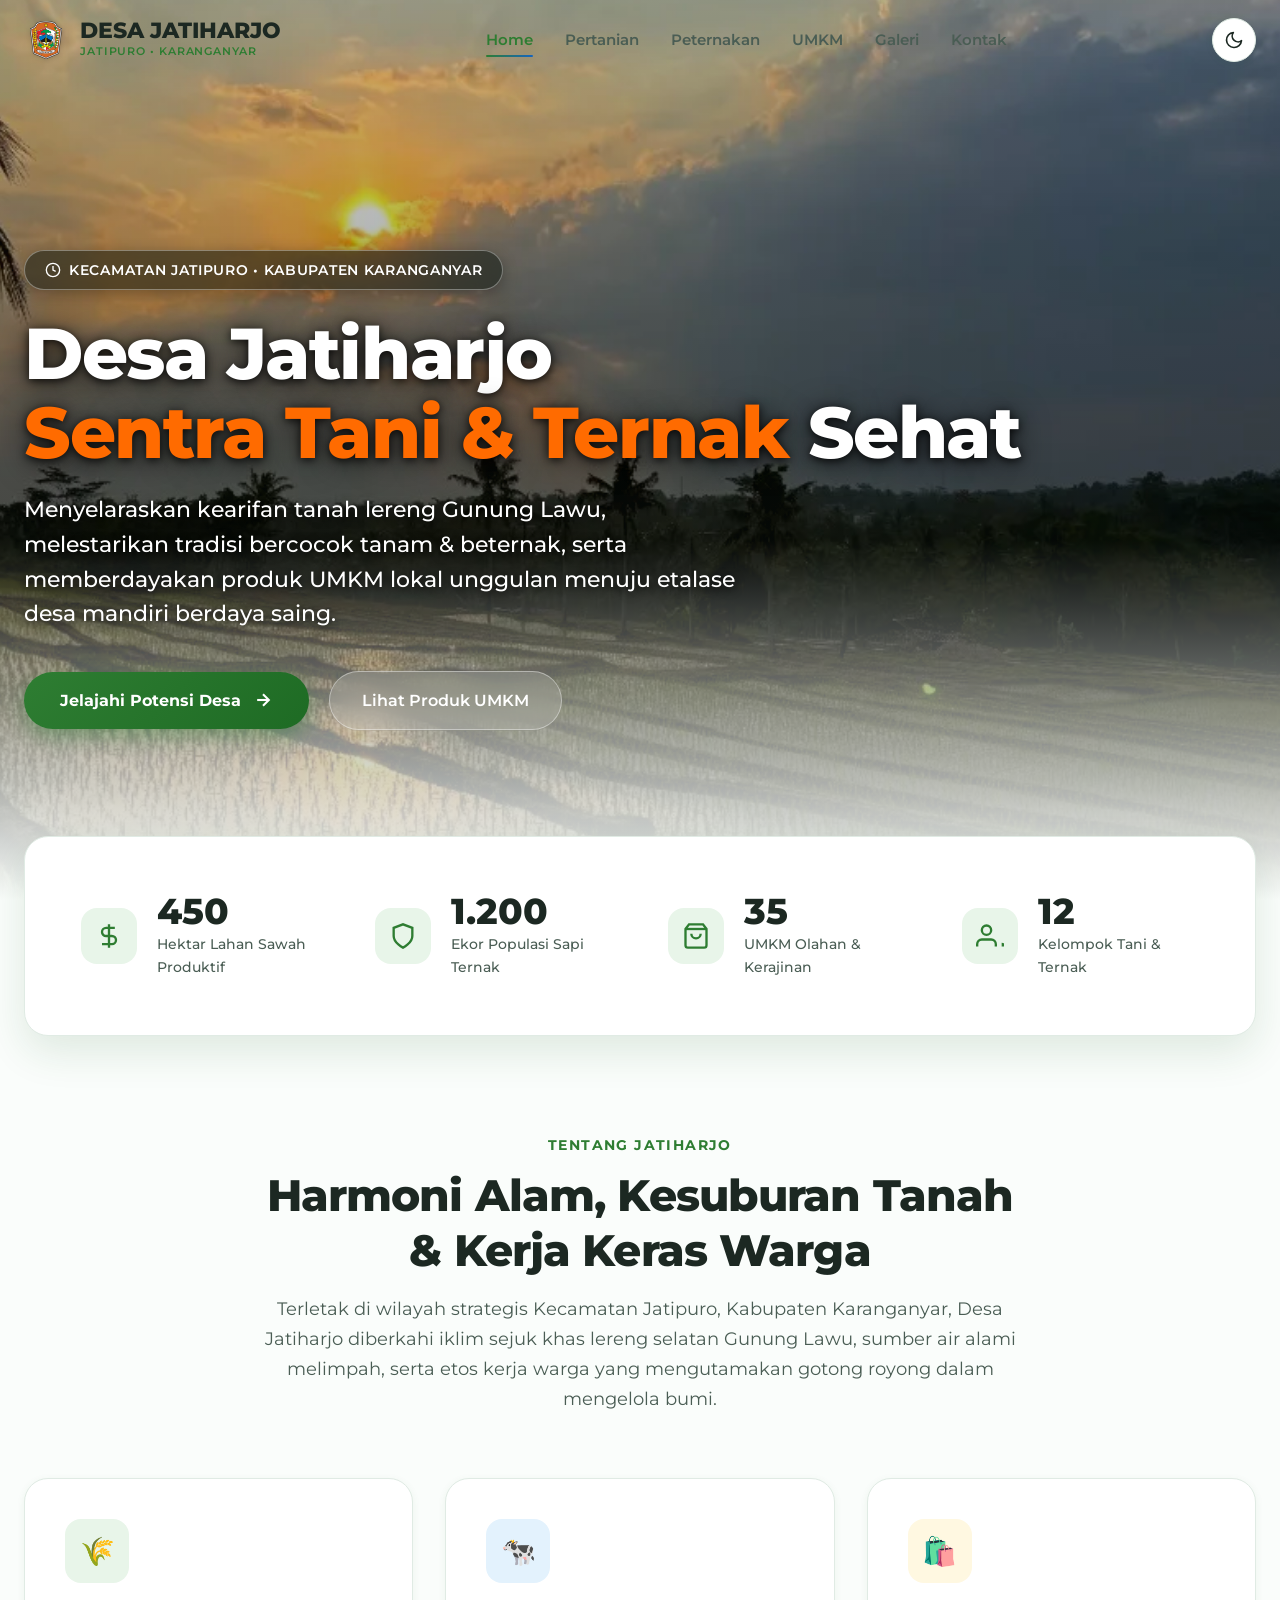
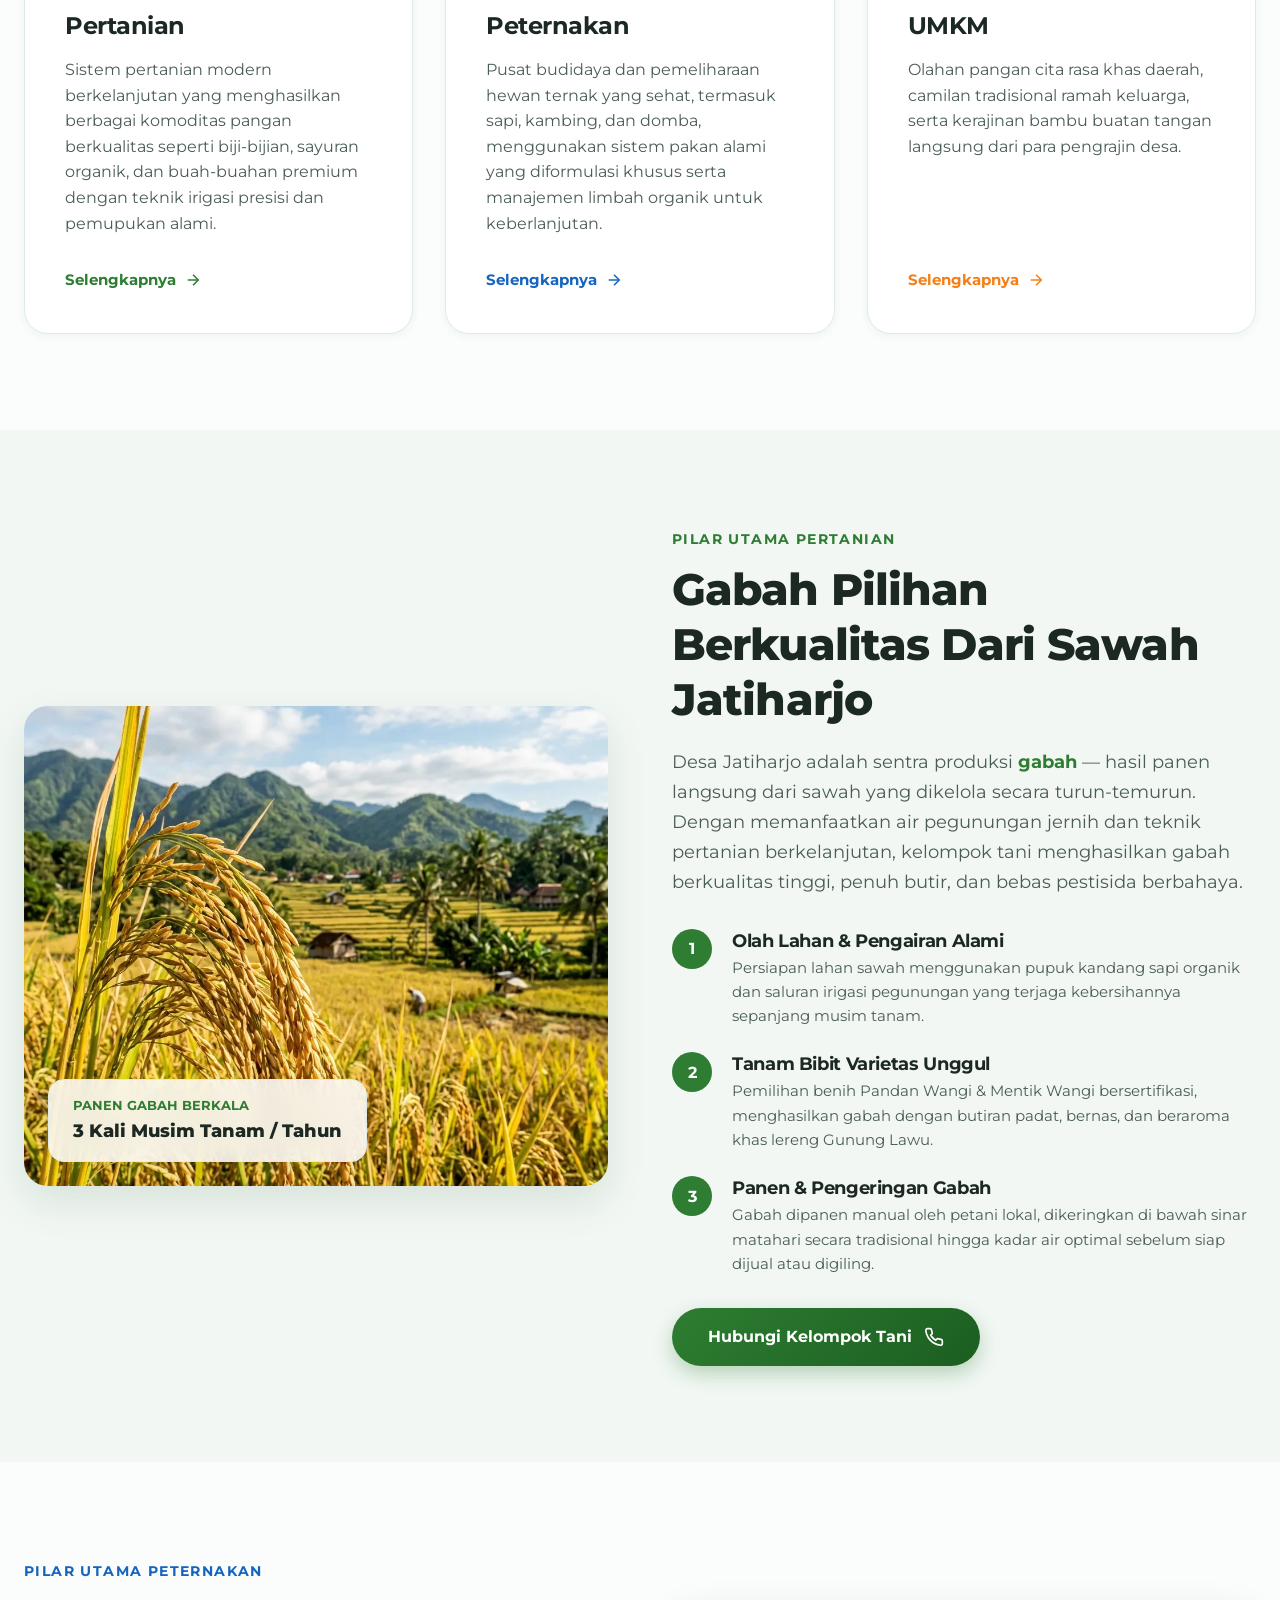
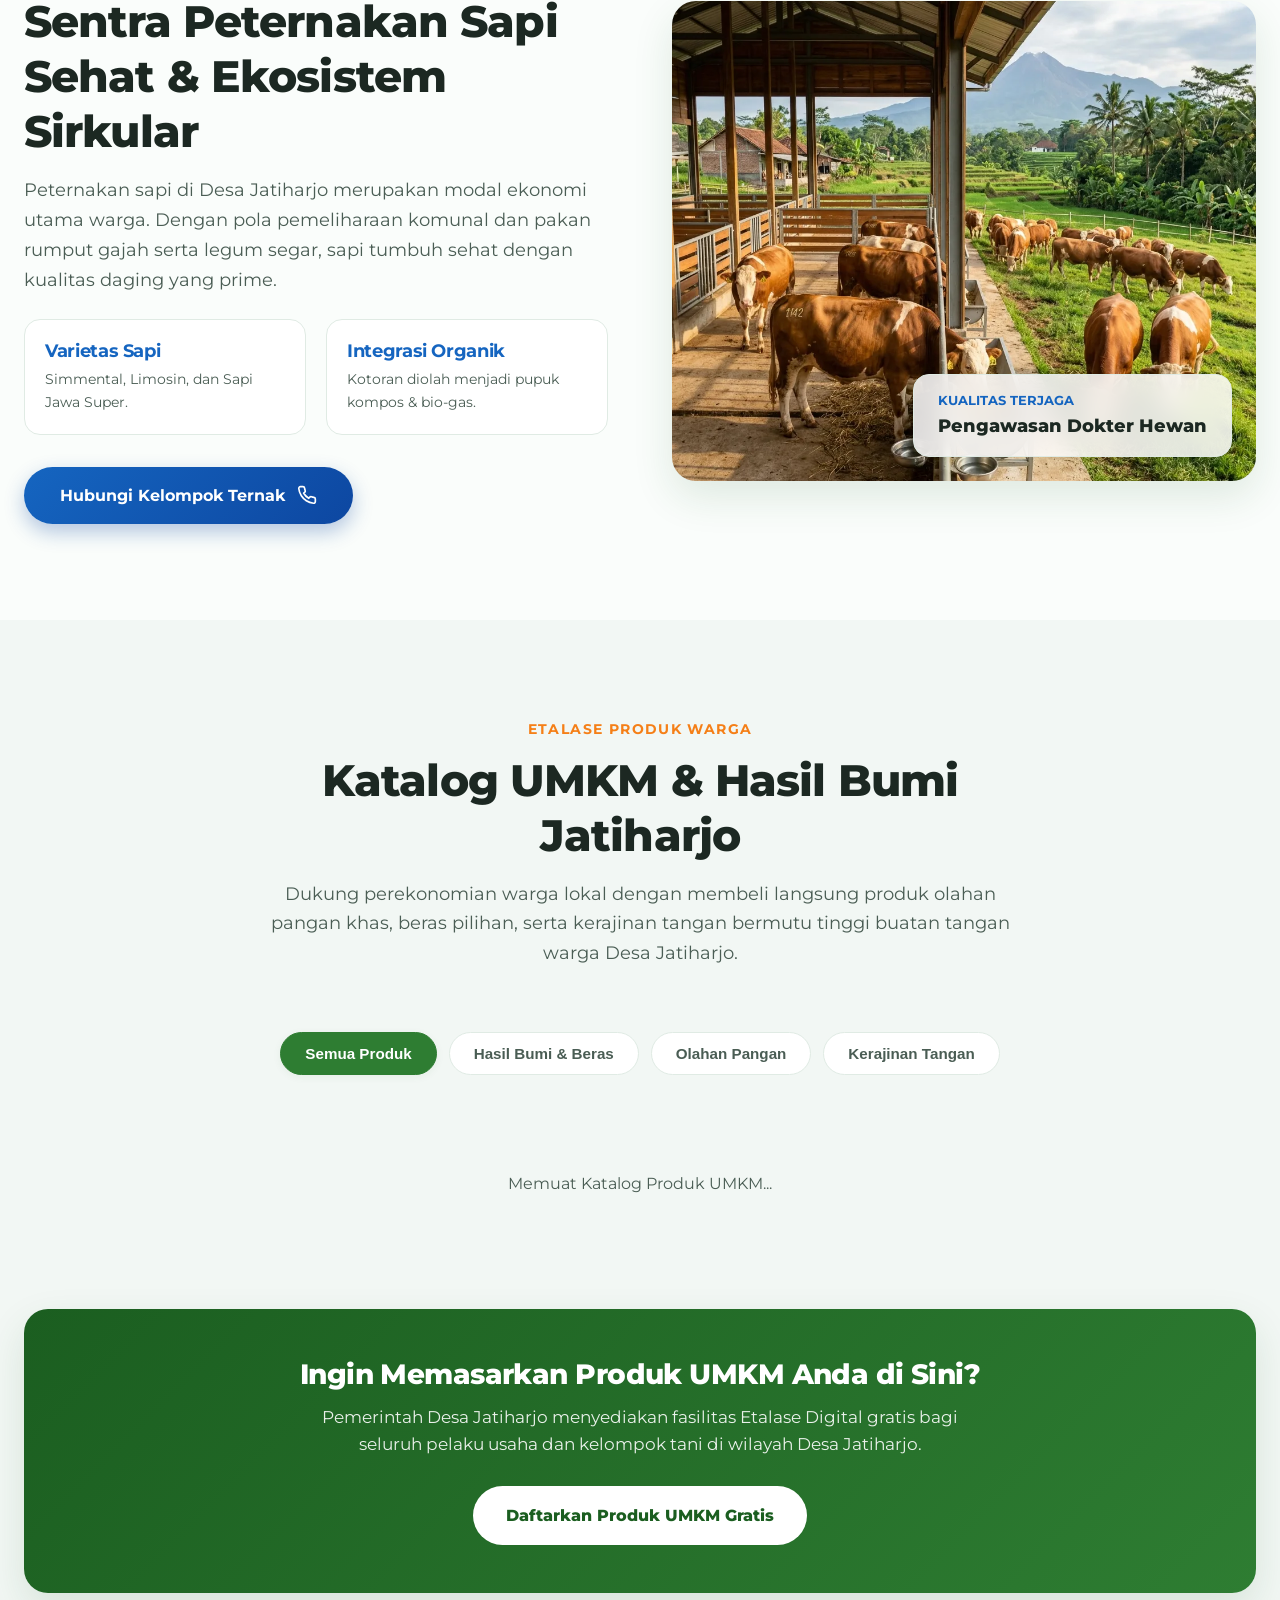
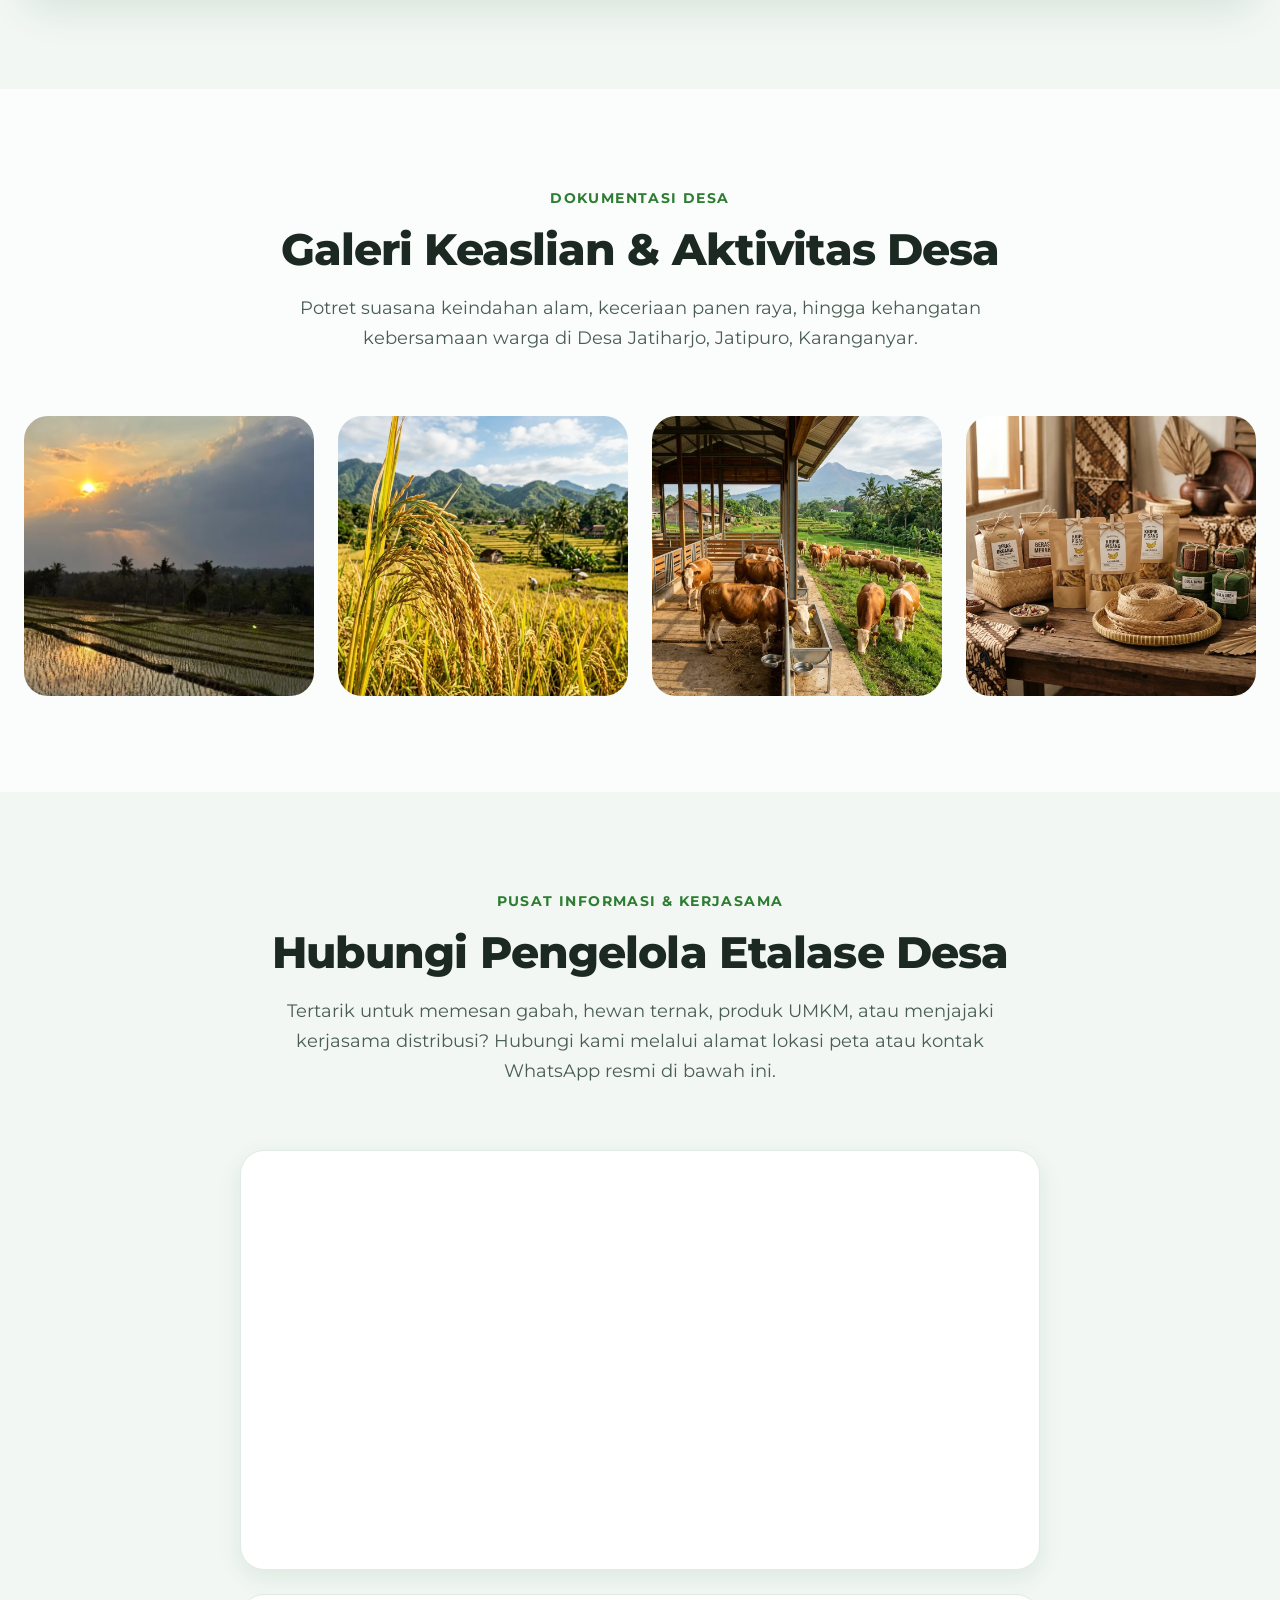
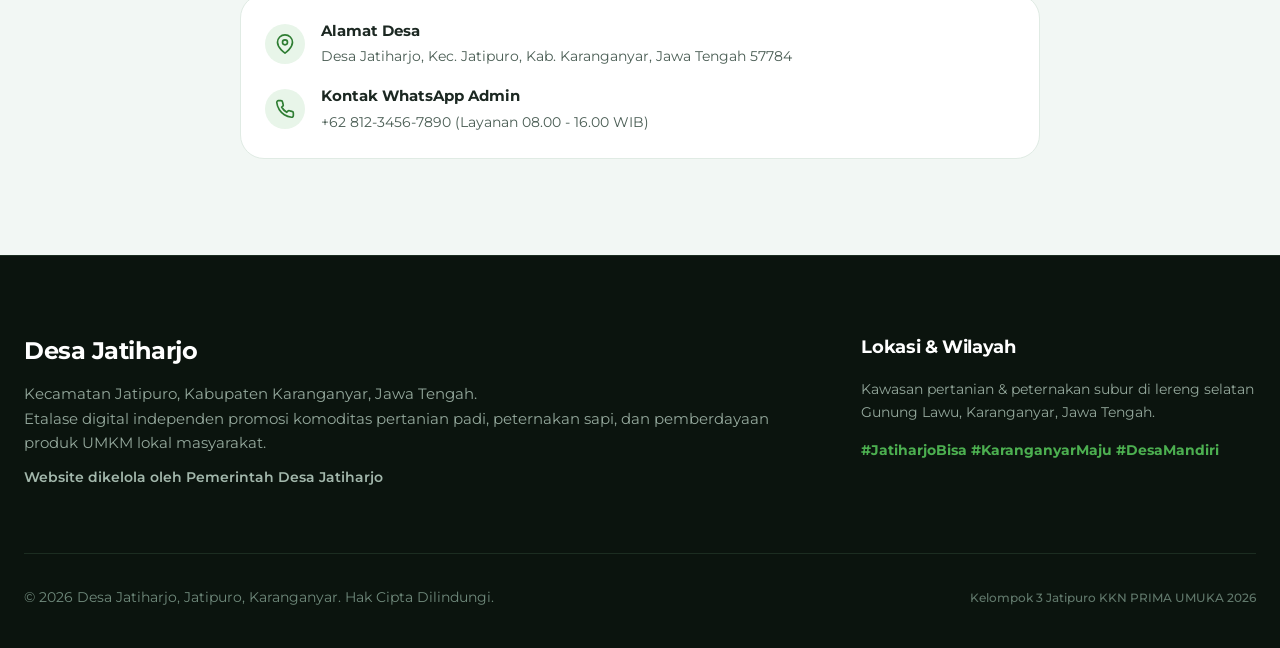
==== commit 61d16b60: "feat: add admin dashboard interface for managing UMKM products and site configuration" ====
--- a/index.html
+++ b/index.html
@@ -220,8 +220,7 @@
     <div class="container-custom">
       <div class="feature-split">
         <div class="feature-img-box">
-          <!-- foto petani Desa Jatiharjo -->
-          <img src="assets/images/pertanian.webp" alt="Petani Memanen Gabah Desa Jatiharjo" class="feature-img" loading="lazy">
+          <img id="img-pertanian" src="assets/images/pertanian.webp" alt="Petani Memanen Gabah Desa Jatiharjo" class="feature-img" loading="lazy">
           <div class="feature-badge-floating">
             <div style="font-size:0.8rem; font-weight:700; color:var(--primary-green);">PANEN GABAH BERKALA</div>
             <div style="font-size:1.1rem; font-weight:800;">3 Kali Musim Tanam / Tahun</div>
@@ -302,8 +301,7 @@
         </div>
 
         <div class="feature-img-box">
-          <!-- ganti dengan foto asli desa -->
-          <img src="assets/images/peternakan.webp" alt="Peternakan Sapi Simmental Desa Jatiharjo" class="feature-img" loading="lazy">
+          <img id="img-peternakan" src="assets/images/peternakan.webp" alt="Peternakan Sapi Simmental Desa Jatiharjo" class="feature-img" loading="lazy">
           <div class="feature-badge-floating" style="bottom:1.5rem; left:auto; right:1.5rem;">
             <div style="font-size:0.8rem; font-weight:700; color:var(--primary-blue);">KUALITAS TERJAGA</div>
             <div style="font-size:1.1rem; font-weight:800;">Pengawasan Dokter Hewan</div>
@@ -467,6 +465,9 @@
             Kecamatan Jatipuro, Kabupaten Karanganyar, Jawa Tengah.<br>
             Etalase digital independen promosi komoditas pertanian padi, peternakan sapi, dan pemberdayaan produk UMKM lokal masyarakat.
           </p>
+          <p style="font-size:0.85rem; color:#A3B8AC; margin-top:0.75rem; font-weight:600;">
+            Website dikelola oleh Pemerintah Desa Jatiharjo
+          </p>
         </div>
 
         <div>
@@ -484,7 +485,7 @@
         <div>
           © 2026 Desa Jatiharjo, Jatipuro, Karanganyar. Hak Cipta Dilindungi.
         </div>
-        <div style="font-size:0.85rem; color:#A3B8AC; font-weight:600;">
+        <div style="font-size:0.75rem; color:#708A7C; font-weight:500; opacity:0.85;">
           Kelompok 3 Jatipuro KKN PRIMA UMUKA 2026
         </div>
       </div>
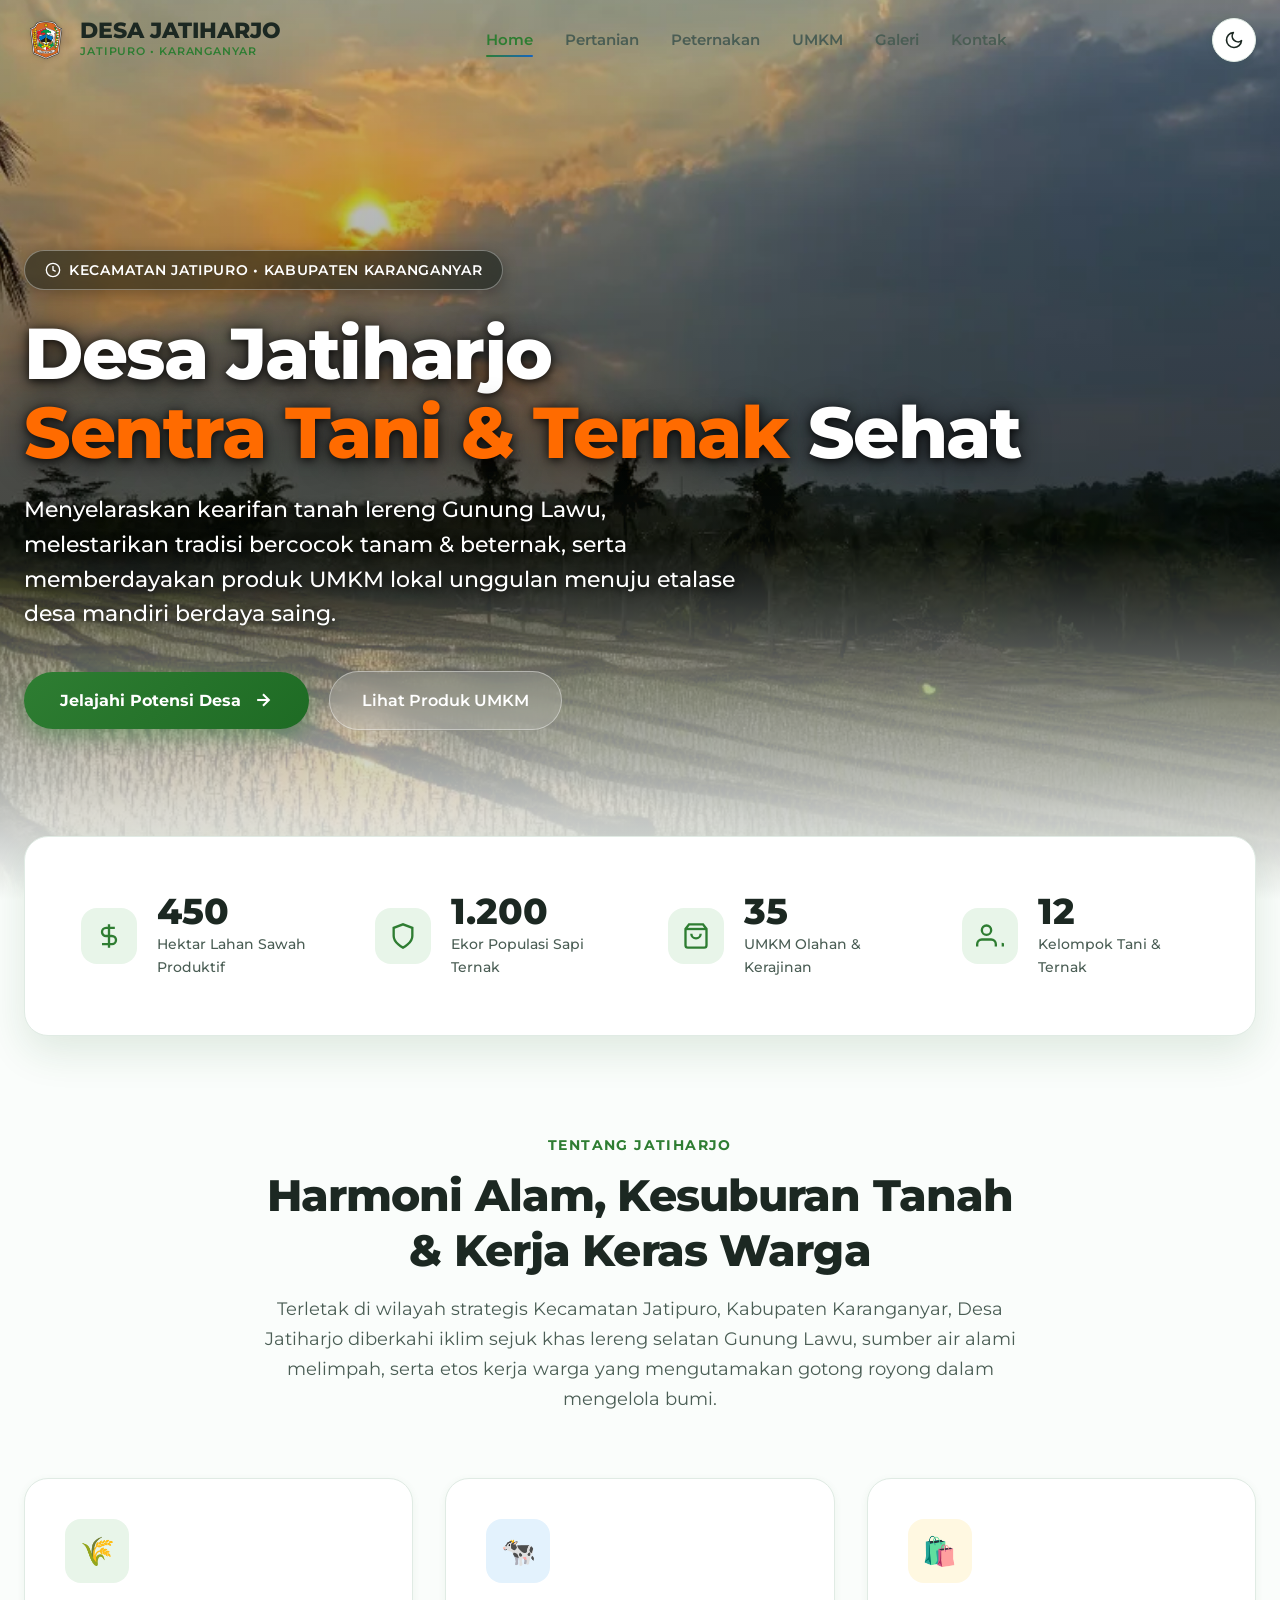
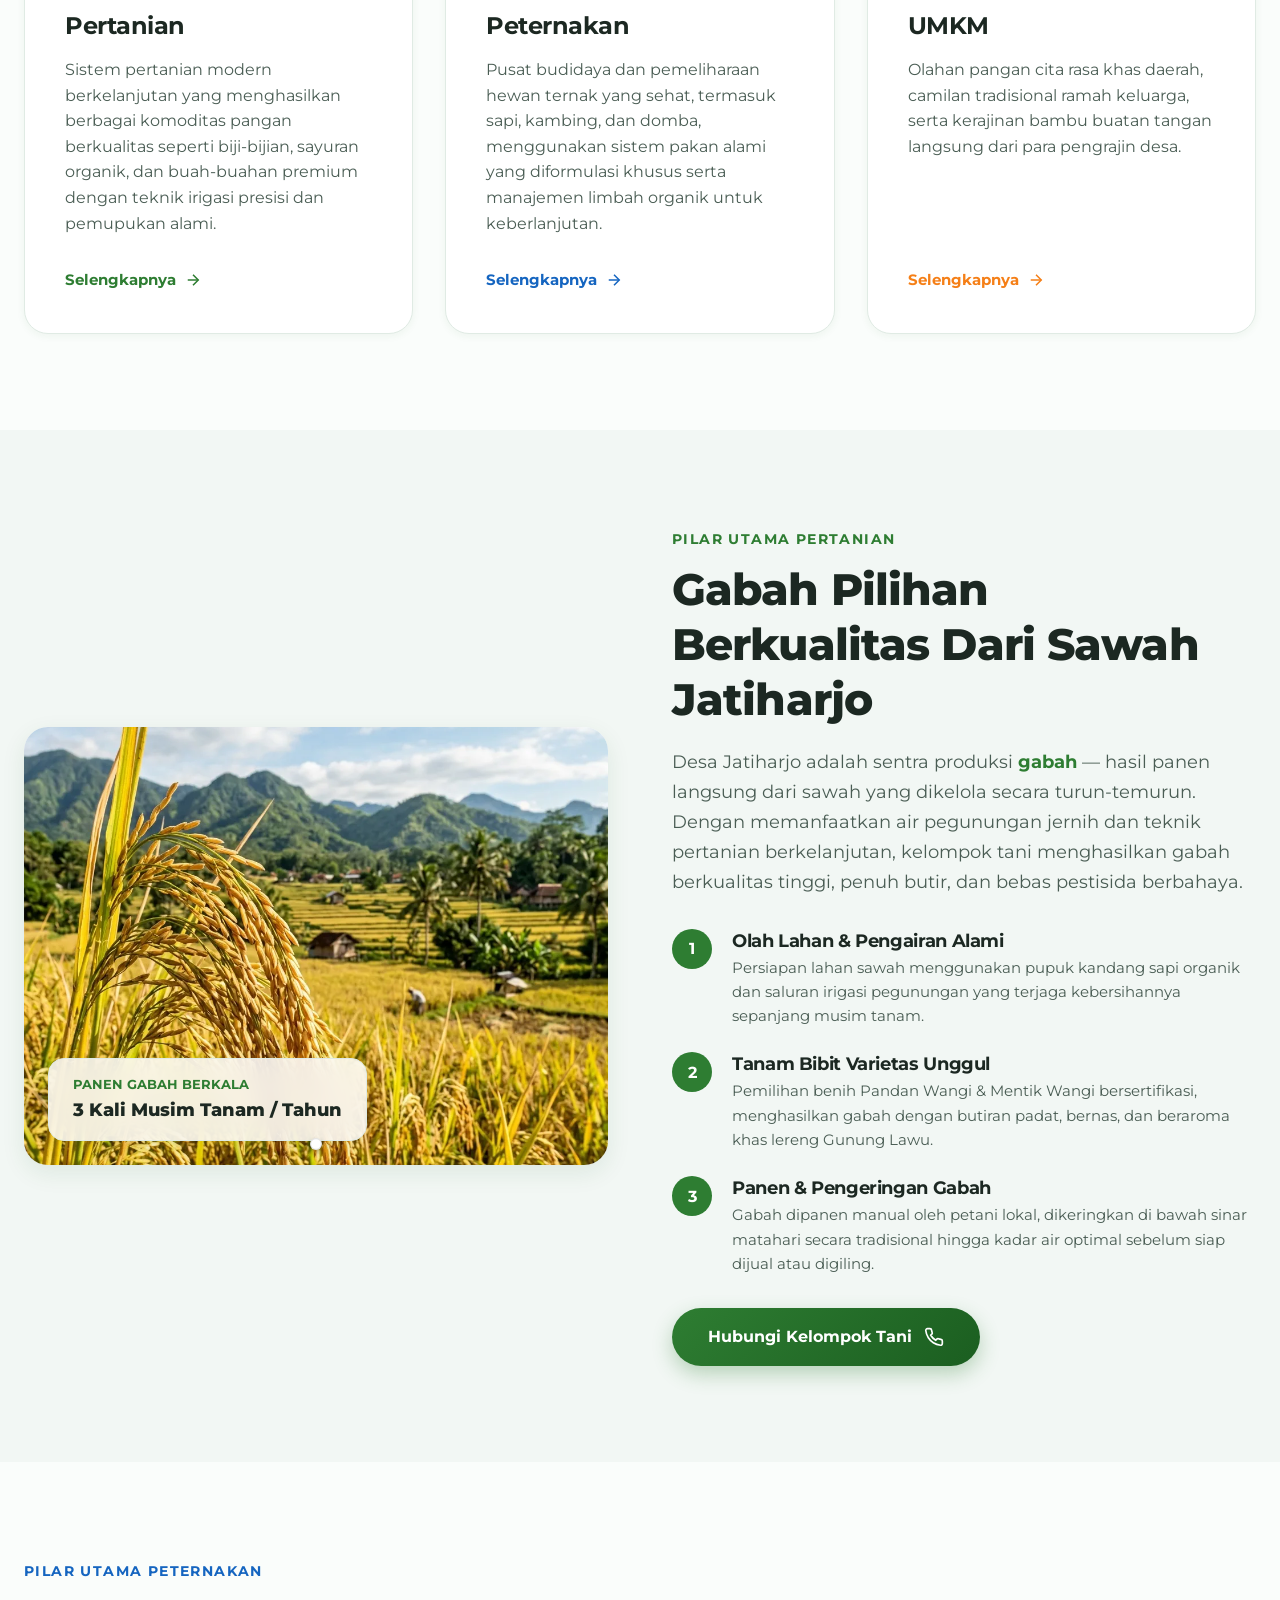
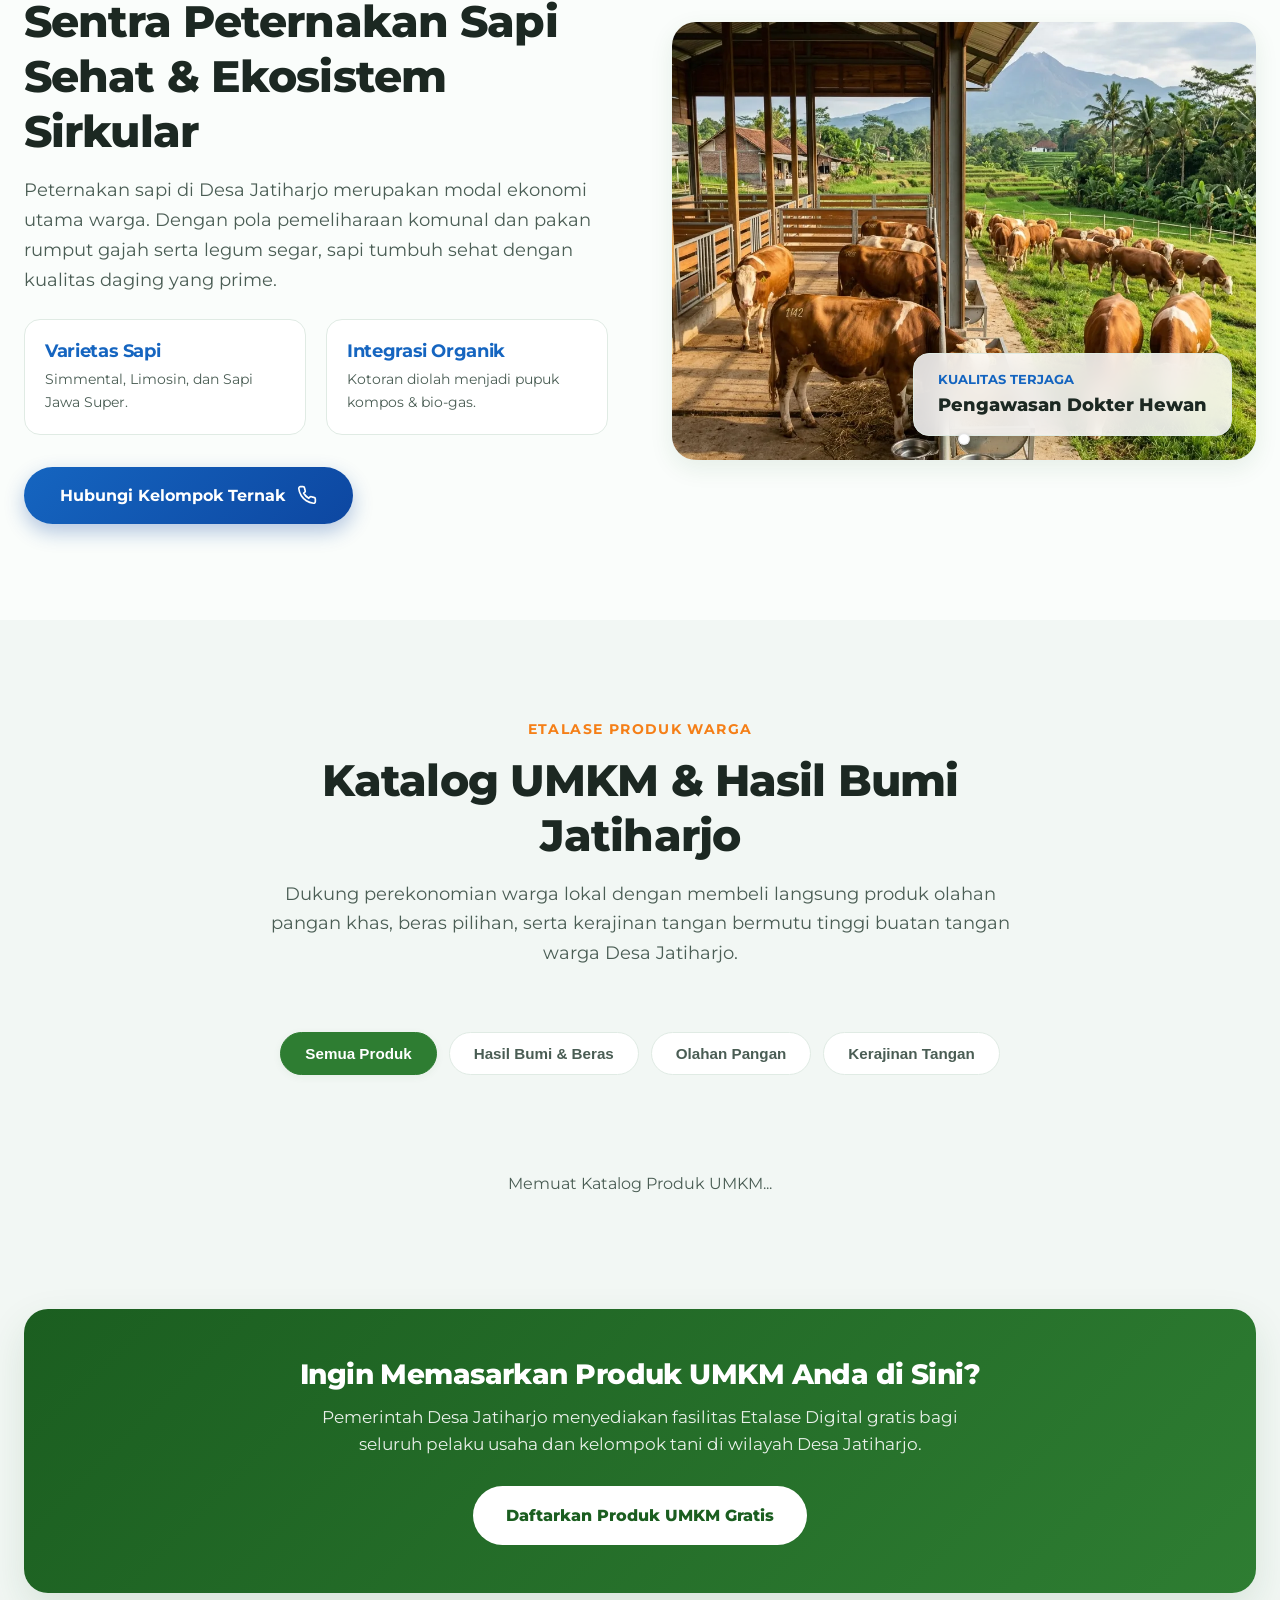
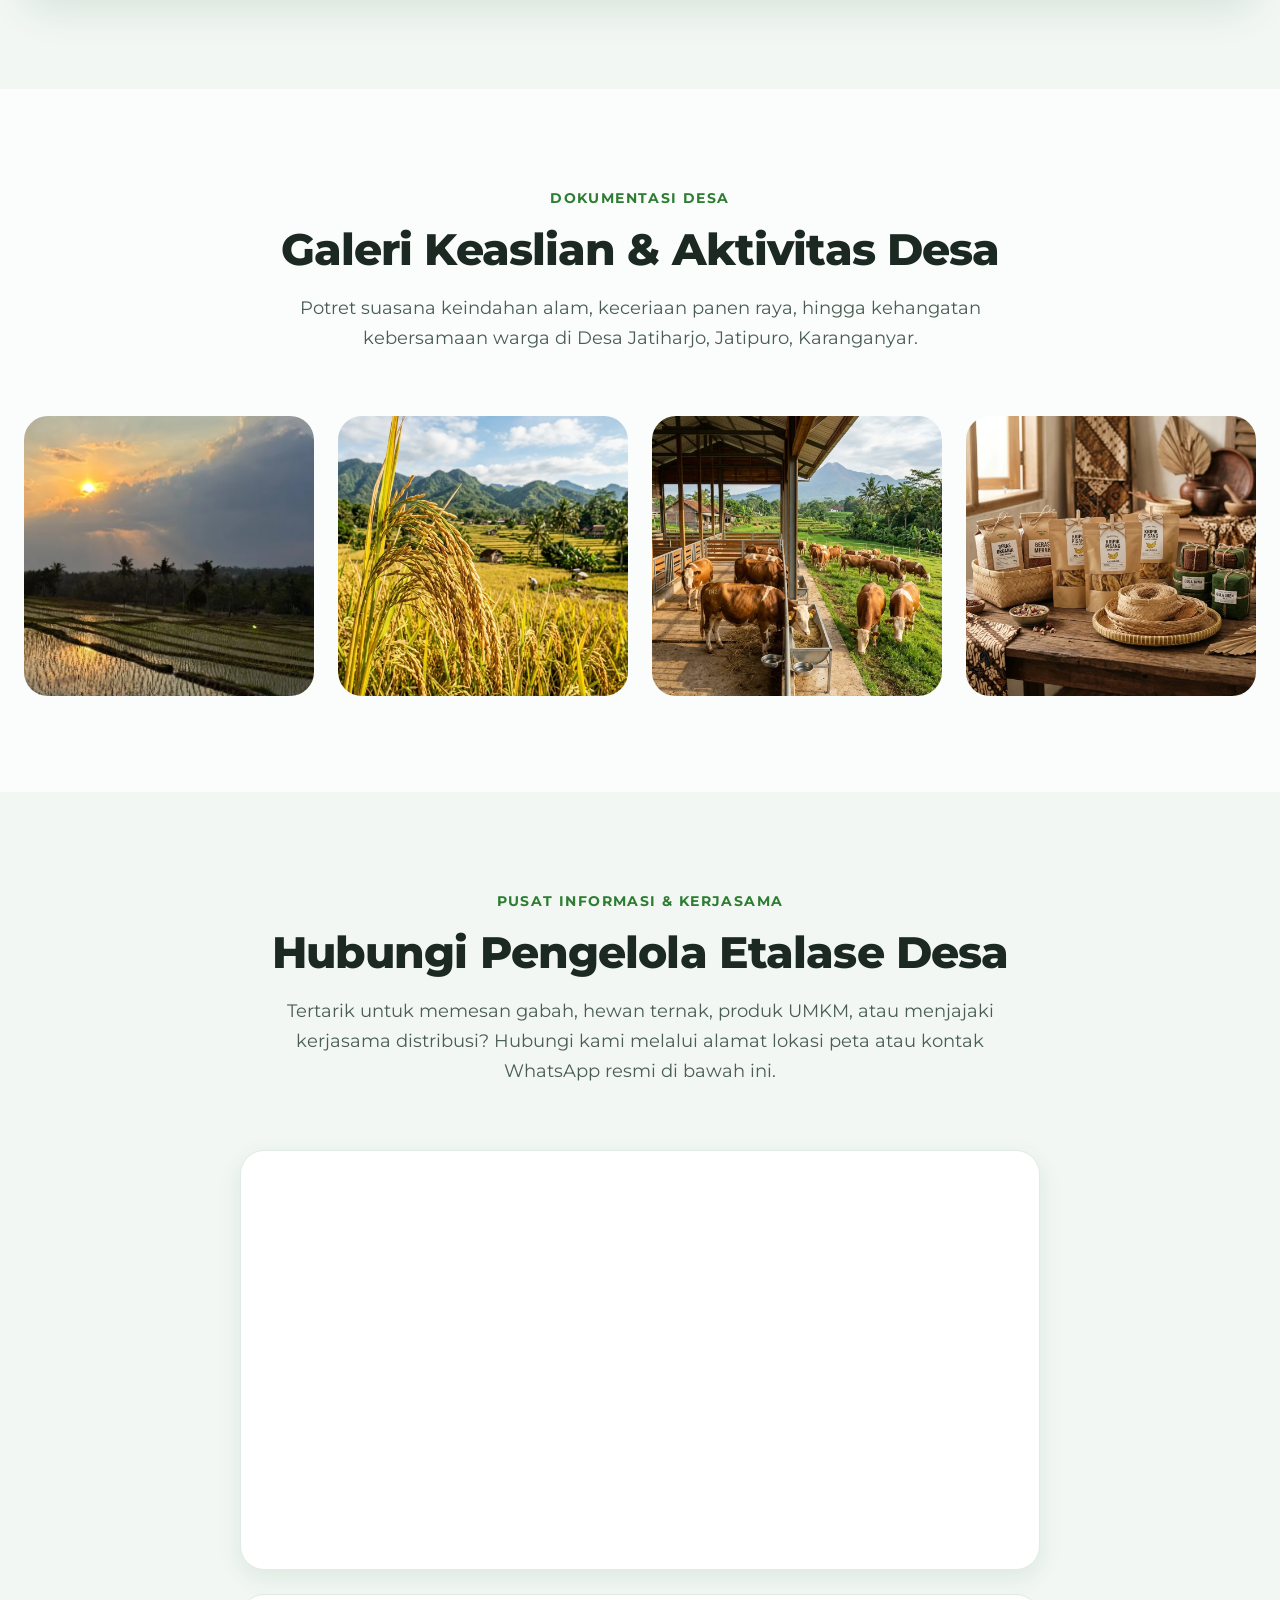
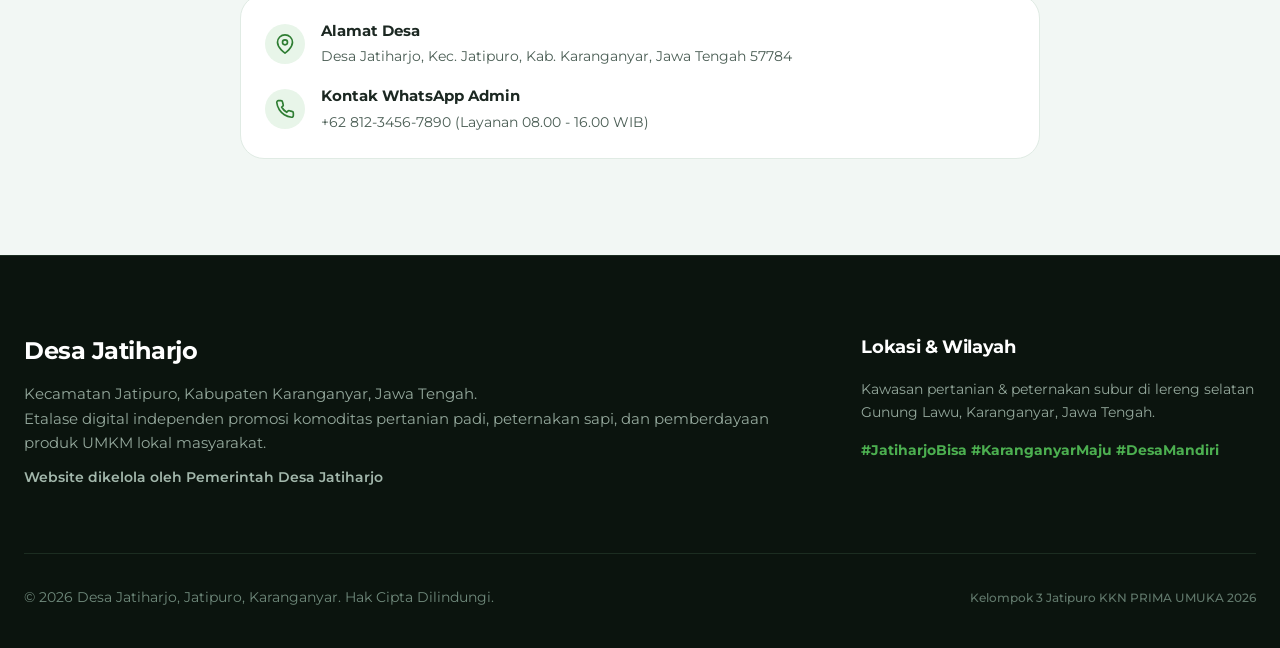
==== commit db0164d4: "feat: add dynamic carousel rendering and admin dashboard structure for content management" ====
--- a/index.html
+++ b/index.html
@@ -219,18 +219,25 @@
   <section id="pertanian" class="section-padding reveal" style="background:var(--bg-alt);">
     <div class="container-custom">
       <div class="feature-split">
-        <div class="feature-img-box">
-          <img id="img-pertanian" src="assets/images/pertanian.webp" alt="Petani Memanen Gabah Desa Jatiharjo" class="feature-img" loading="lazy">
+        <div class="feature-img-box carousel-wrapper" id="pertanian-carousel">
+          <div class="carousel-container" id="pertanian-carousel-container">
+            <div class="carousel-slide">
+              <img src="assets/images/pertanian.webp" alt="Petani Memanen Gabah Desa Jatiharjo" loading="lazy">
+            </div>
+          </div>
+          <div class="carousel-dots" id="pertanian-carousel-dots">
+            <div class="carousel-dot active"></div>
+          </div>
           <div class="feature-badge-floating">
-            <div style="font-size:0.8rem; font-weight:700; color:var(--primary-green);">PANEN GABAH BERKALA</div>
-            <div style="font-size:1.1rem; font-weight:800;">3 Kali Musim Tanam / Tahun</div>
+            <div id="pertanian-badge-title" style="font-size:0.8rem; font-weight:700; color:var(--primary-green);">PANEN GABAH BERKALA</div>
+            <div id="pertanian-badge-desc" style="font-size:1.1rem; font-weight:800;">3 Kali Musim Tanam / Tahun</div>
           </div>
         </div>
 
         <div>
           <span class="section-subtitle">Pilar Utama Pertanian</span>
-          <h2 class="section-title" style="margin-bottom:1.25rem;">Gabah Pilihan Berkualitas Dari Sawah Jatiharjo</h2>
-          <p class="section-description" style="margin-bottom:2rem;">
+          <h2 id="pertanian-title" class="section-title" style="margin-bottom:1.25rem;">Gabah Pilihan Berkualitas Dari Sawah Jatiharjo</h2>
+          <p id="pertanian-desc" class="section-description" style="margin-bottom:2rem;">
             Desa Jatiharjo adalah sentra produksi <strong style="color:var(--primary-green);">gabah</strong> — hasil panen langsung dari sawah yang dikelola secara turun-temurun. Dengan memanfaatkan air pegunungan jernih dan teknik pertanian berkelanjutan, kelompok tani menghasilkan gabah berkualitas tinggi, penuh butir, dan bebas pestisida berbahaya.
           </p>
 
@@ -238,24 +245,24 @@
             <div class="timeline-item">
               <div class="timeline-step">1</div>
               <div class="timeline-content">
-                <h4>Olah Lahan &amp; Pengairan Alami</h4>
-                <p>Persiapan lahan sawah menggunakan pupuk kandang sapi organik dan saluran irigasi pegunungan yang terjaga kebersihannya sepanjang musim tanam.</p>
+                <h4 id="pertanian-step1-title">Olah Lahan &amp; Pengairan Alami</h4>
+                <p id="pertanian-step1-desc">Persiapan lahan sawah menggunakan pupuk kandang sapi organik dan saluran irigasi pegunungan yang terjaga kebersihannya sepanjang musim tanam.</p>
               </div>
             </div>
 
             <div class="timeline-item">
               <div class="timeline-step">2</div>
               <div class="timeline-content">
-                <h4>Tanam Bibit Varietas Unggul</h4>
-                <p>Pemilihan benih Pandan Wangi &amp; Mentik Wangi bersertifikasi, menghasilkan gabah dengan butiran padat, bernas, dan beraroma khas lereng Gunung Lawu.</p>
+                <h4 id="pertanian-step2-title">Tanam Bibit Varietas Unggul</h4>
+                <p id="pertanian-step2-desc">Pemilihan benih Pandan Wangi &amp; Mentik Wangi bersertifikasi, menghasilkan gabah dengan butiran padat, bernas, dan beraroma khas lereng Gunung Lawu.</p>
               </div>
             </div>
 
             <div class="timeline-item">
               <div class="timeline-step">3</div>
               <div class="timeline-content">
-                <h4>Panen &amp; Pengeringan Gabah</h4>
-                <p>Gabah dipanen manual oleh petani lokal, dikeringkan di bawah sinar matahari secara tradisional hingga kadar air optimal sebelum siap dijual atau digiling.</p>
+                <h4 id="pertanian-step3-title">Panen &amp; Pengeringan Gabah</h4>
+                <p id="pertanian-step3-desc">Gabah dipanen manual oleh petani lokal, dikeringkan di bawah sinar matahari secara tradisional hingga kadar air optimal sebelum siap dijual atau digiling.</p>
               </div>
             </div>
           </div>
@@ -275,22 +282,22 @@
   <!-- ==================== PETERNAKAN SECTION ==================== -->
   <section id="peternakan" class="section-padding reveal">
     <div class="container-custom">
-      <div class="feature-split" style="direction:ltr;">
+      <div class="feature-split feature-split-reverse" style="direction:ltr;">
         <div>
           <span class="section-subtitle" style="color:var(--primary-blue);">Pilar Utama Peternakan</span>
-          <h2 class="section-title">Sentra Peternakan Sapi Sehat & Ekosistem Sirkular</h2>
-          <p class="section-description" style="margin-bottom:1.5rem;">
+          <h2 id="peternakan-title" class="section-title">Sentra Peternakan Sapi Sehat & Ekosistem Sirkular</h2>
+          <p id="peternakan-desc" class="section-description" style="margin-bottom:1.5rem;">
             Peternakan sapi di Desa Jatiharjo merupakan modal ekonomi utama warga. Dengan pola pemeliharaan komunal dan pakan rumput gajah serta legum segar, sapi tumbuh sehat dengan kualitas daging yang prime.
           </p>
 
           <div style="display:grid; grid-template-columns:1fr 1fr; gap:1.25rem; margin-bottom:2rem;">
             <div style="background:var(--bg-surface); padding:1.25rem; border-radius:var(--radius-md); border:1px solid var(--border-color);">
-              <h4 style="color:var(--primary-blue); font-size:1.1rem; margin-bottom:0.35rem;">Varietas Sapi</h4>
-              <p style="font-size:0.9rem; color:var(--text-muted);">Simmental, Limosin, dan Sapi Jawa Super.</p>
+              <h4 id="peternakan-feat1-title" style="color:var(--primary-blue); font-size:1.1rem; margin-bottom:0.35rem;">Varietas Sapi</h4>
+              <p id="peternakan-feat1-desc" style="font-size:0.9rem; color:var(--text-muted);">Simmental, Limosin, dan Sapi Jawa Super.</p>
             </div>
             <div style="background:var(--bg-surface); padding:1.25rem; border-radius:var(--radius-md); border:1px solid var(--border-color);">
-              <h4 style="color:var(--primary-blue); font-size:1.1rem; margin-bottom:0.35rem;">Integrasi Organik</h4>
-              <p style="font-size:0.9rem; color:var(--text-muted);">Kotoran diolah menjadi pupuk kompos & bio-gas.</p>
+              <h4 id="peternakan-feat2-title" style="color:var(--primary-blue); font-size:1.1rem; margin-bottom:0.35rem;">Integrasi Organik</h4>
+              <p id="peternakan-feat2-desc" style="font-size:0.9rem; color:var(--text-muted);">Kotoran diolah menjadi pupuk kompos & bio-gas.</p>
             </div>
           </div>
 
@@ -300,11 +307,18 @@
           </a>
         </div>
 
-        <div class="feature-img-box">
-          <img id="img-peternakan" src="assets/images/peternakan.webp" alt="Peternakan Sapi Simmental Desa Jatiharjo" class="feature-img" loading="lazy">
+        <div class="feature-img-box carousel-wrapper" id="peternakan-carousel">
+          <div class="carousel-container" id="peternakan-carousel-container">
+            <div class="carousel-slide">
+              <img src="assets/images/peternakan.webp" alt="Peternakan Sapi Simmental Desa Jatiharjo" loading="lazy">
+            </div>
+          </div>
+          <div class="carousel-dots" id="peternakan-carousel-dots">
+            <div class="carousel-dot active"></div>
+          </div>
           <div class="feature-badge-floating" style="bottom:1.5rem; left:auto; right:1.5rem;">
-            <div style="font-size:0.8rem; font-weight:700; color:var(--primary-blue);">KUALITAS TERJAGA</div>
-            <div style="font-size:1.1rem; font-weight:800;">Pengawasan Dokter Hewan</div>
+            <div id="peternakan-badge-title" style="font-size:0.8rem; font-weight:700; color:var(--primary-blue);">KUALITAS TERJAGA</div>
+            <div id="peternakan-badge-desc" style="font-size:1.1rem; font-weight:800;">Pengawasan Dokter Hewan</div>
           </div>
         </div>
       </div>
--- a/styles.css
+++ b/styles.css
@@ -1151,3 +1151,69 @@
     padding: 1.5rem;
   }
 }
+
+/* ==================== CAROUSEL STYLES ==================== */
+.carousel-wrapper {
+  position: relative;
+  width: 100%;
+  border-radius: var(--radius-lg);
+  overflow: hidden;
+  box-shadow: var(--shadow-md);
+  background: var(--bg-surface);
+}
+
+.carousel-container {
+  display: flex;
+  overflow-x: auto;
+  scroll-snap-type: x mandatory;
+  scroll-behavior: smooth;
+  -webkit-overflow-scrolling: touch;
+  scrollbar-width: none; /* Firefox */
+  -ms-overflow-style: none;  /* IE and Edge */
+}
+
+.carousel-container::-webkit-scrollbar {
+  display: none; /* Chrome, Safari and Opera */
+}
+
+.carousel-slide {
+  flex: 0 0 100%;
+  width: 100%;
+  scroll-snap-align: start;
+  position: relative;
+}
+
+.carousel-slide img {
+  width: 100%;
+  height: auto;
+  aspect-ratio: 4/3;
+  object-fit: cover;
+  display: block;
+}
+
+.carousel-dots {
+  position: absolute;
+  bottom: 1rem;
+  left: 0;
+  right: 0;
+  display: flex;
+  justify-content: center;
+  gap: 0.5rem;
+  z-index: 10;
+}
+
+.carousel-dot {
+  width: 10px;
+  height: 10px;
+  border-radius: 50%;
+  background: rgba(255, 255, 255, 0.5);
+  cursor: pointer;
+  border: 1px solid rgba(0,0,0,0.1);
+  transition: all 0.3s ease;
+}
+
+.carousel-dot.active {
+  background: #ffffff;
+  transform: scale(1.2);
+  box-shadow: 0 2px 4px rgba(0,0,0,0.3);
+}
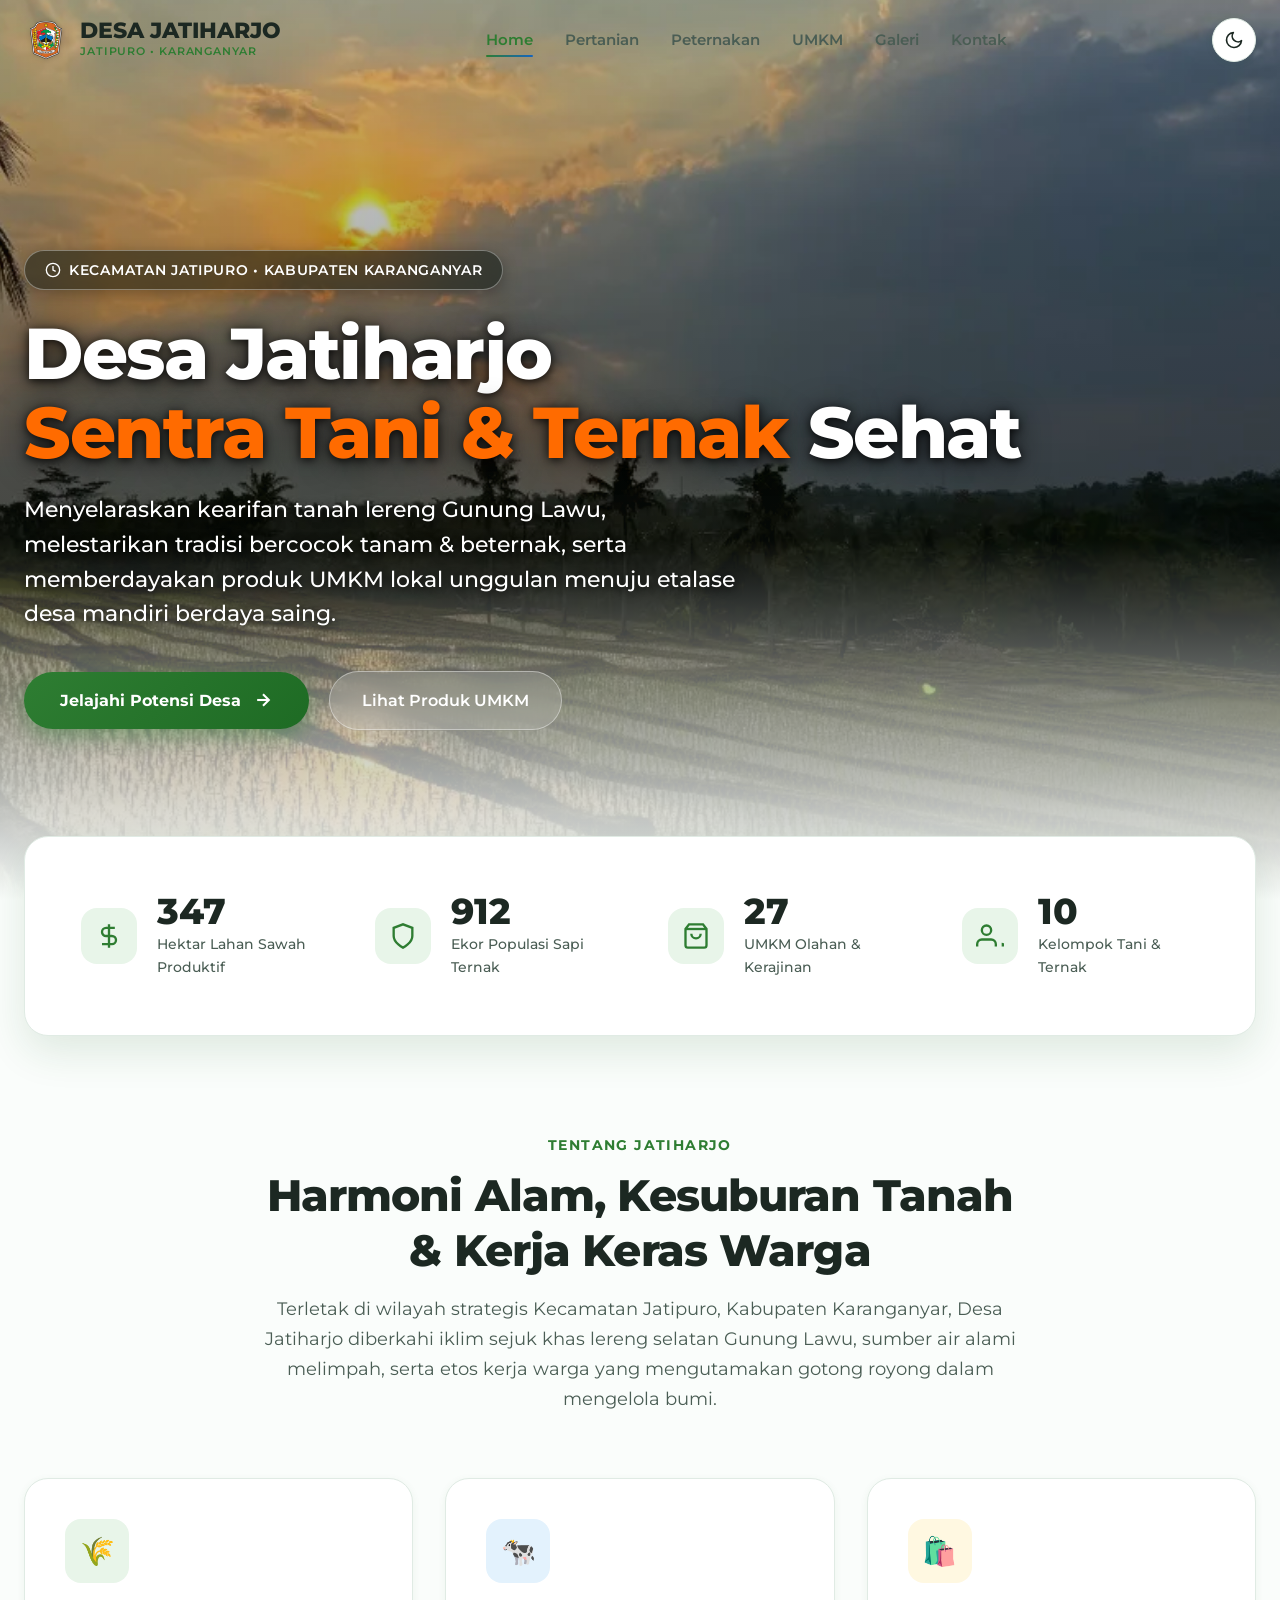
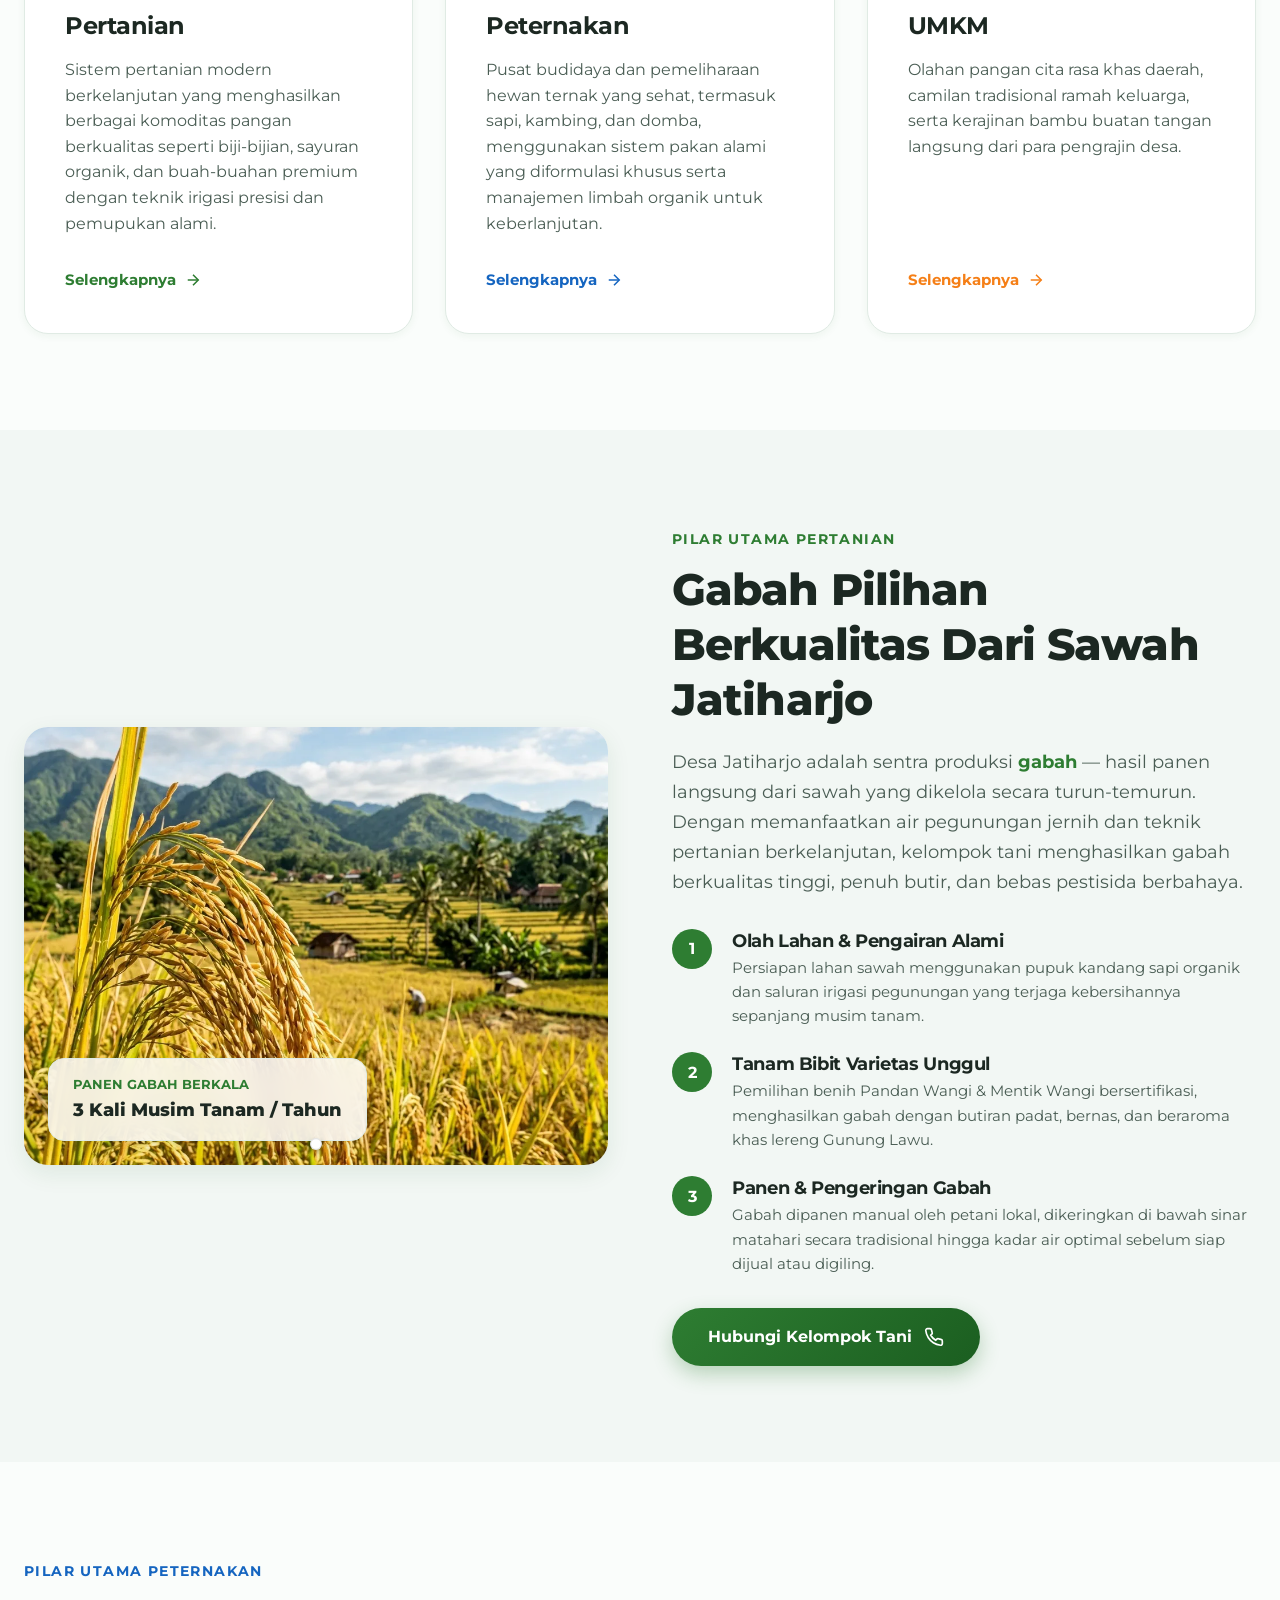
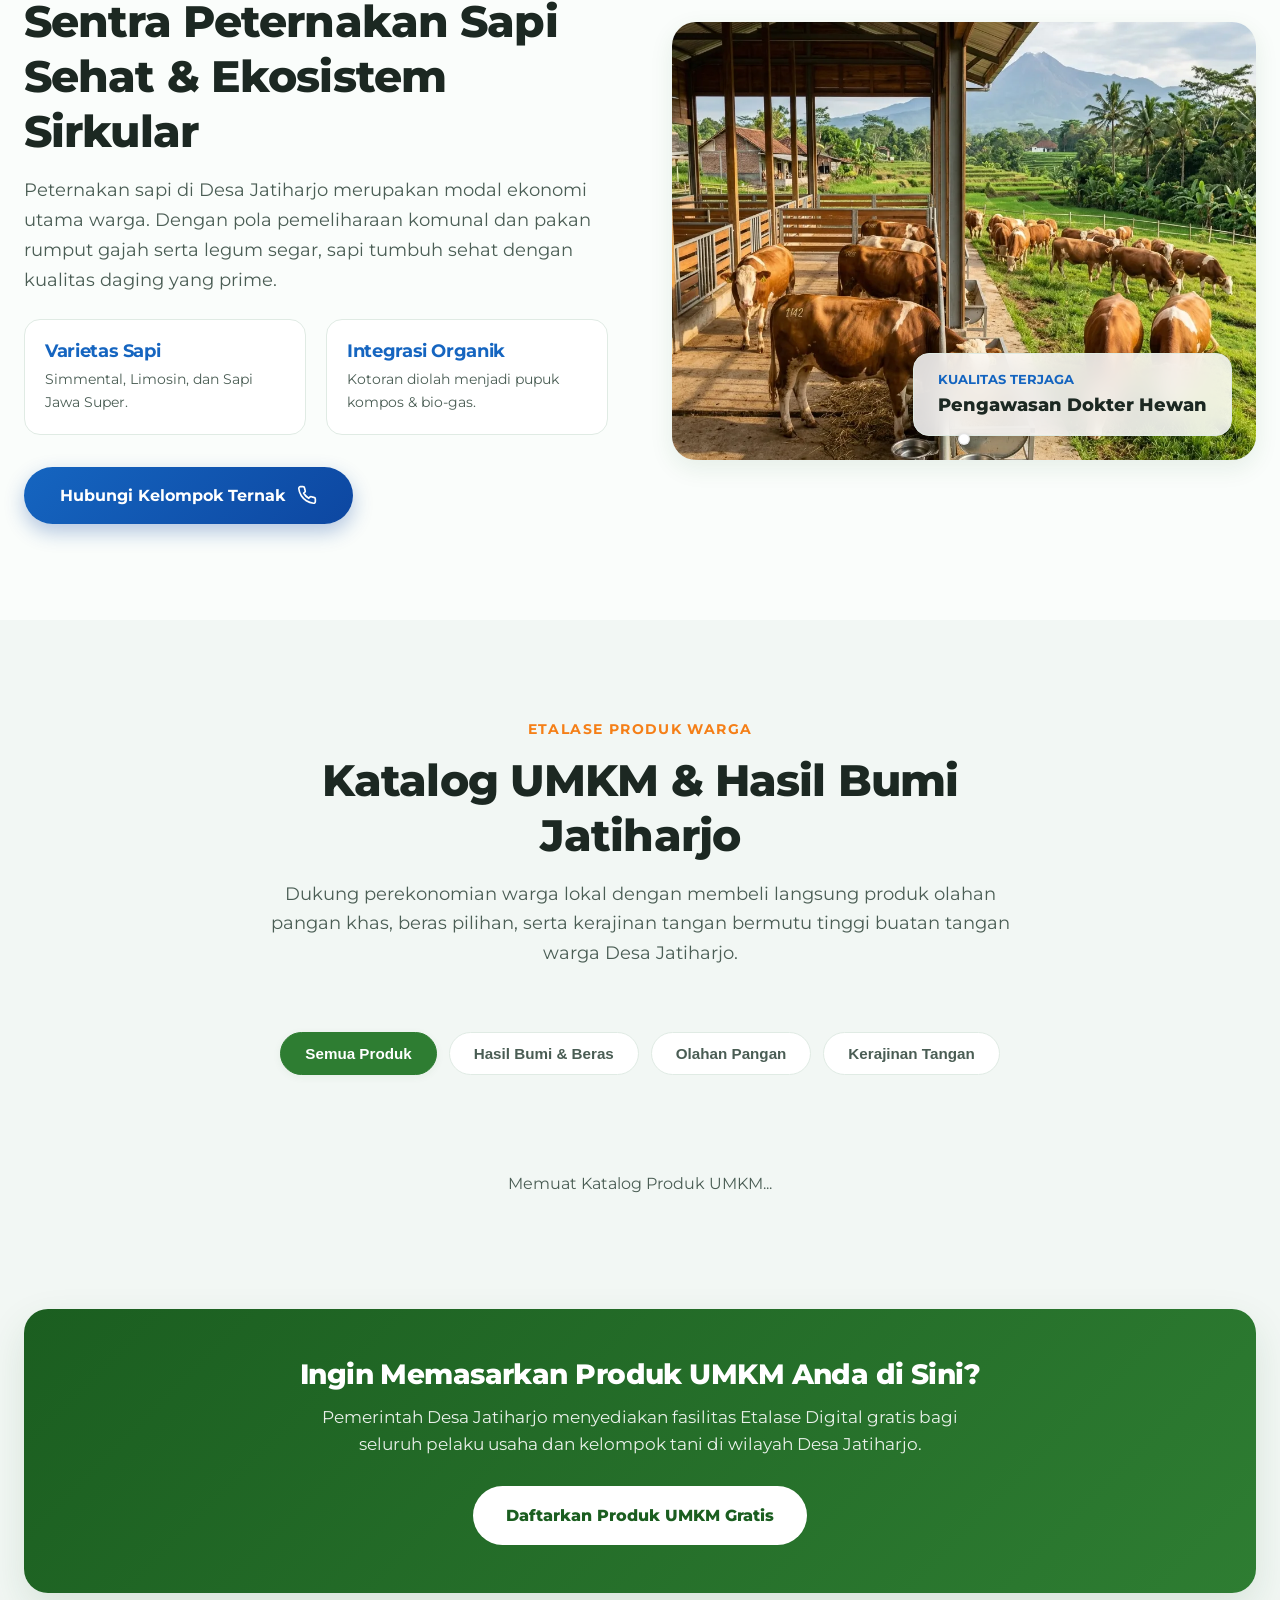
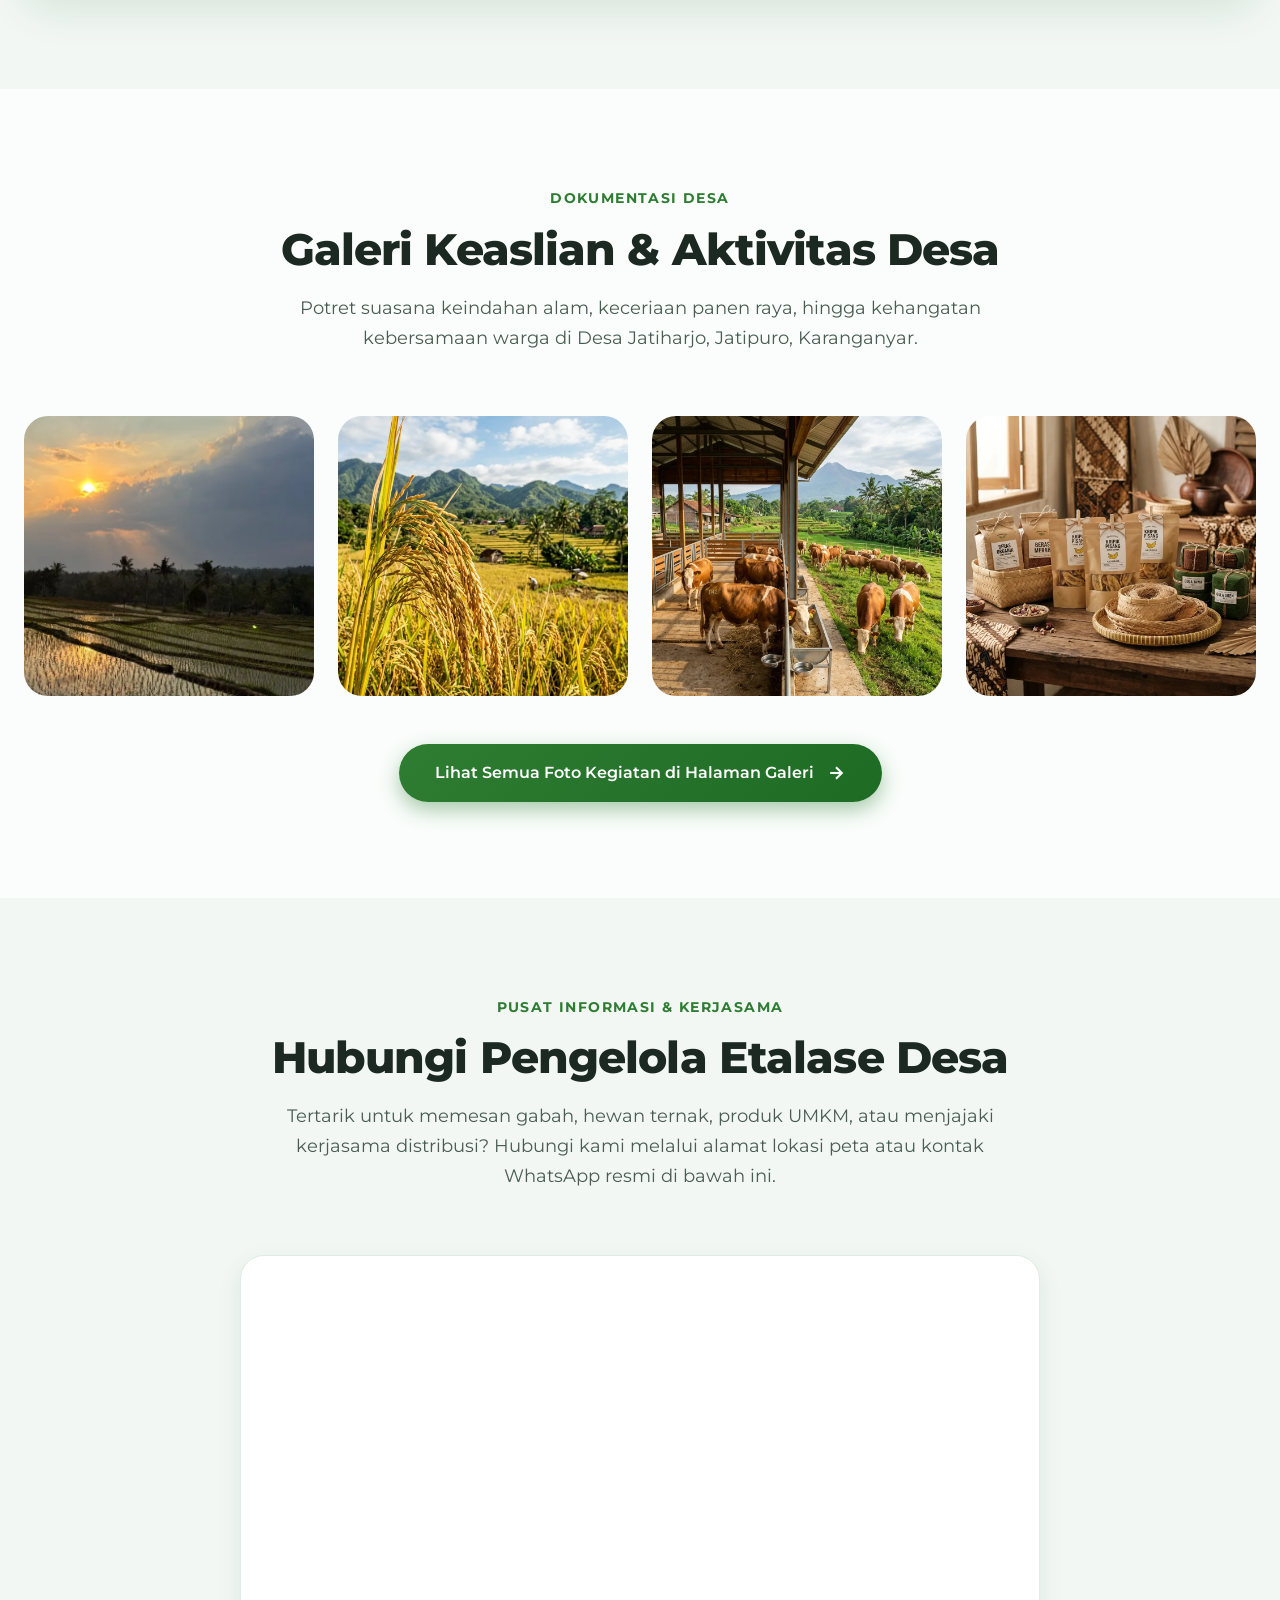
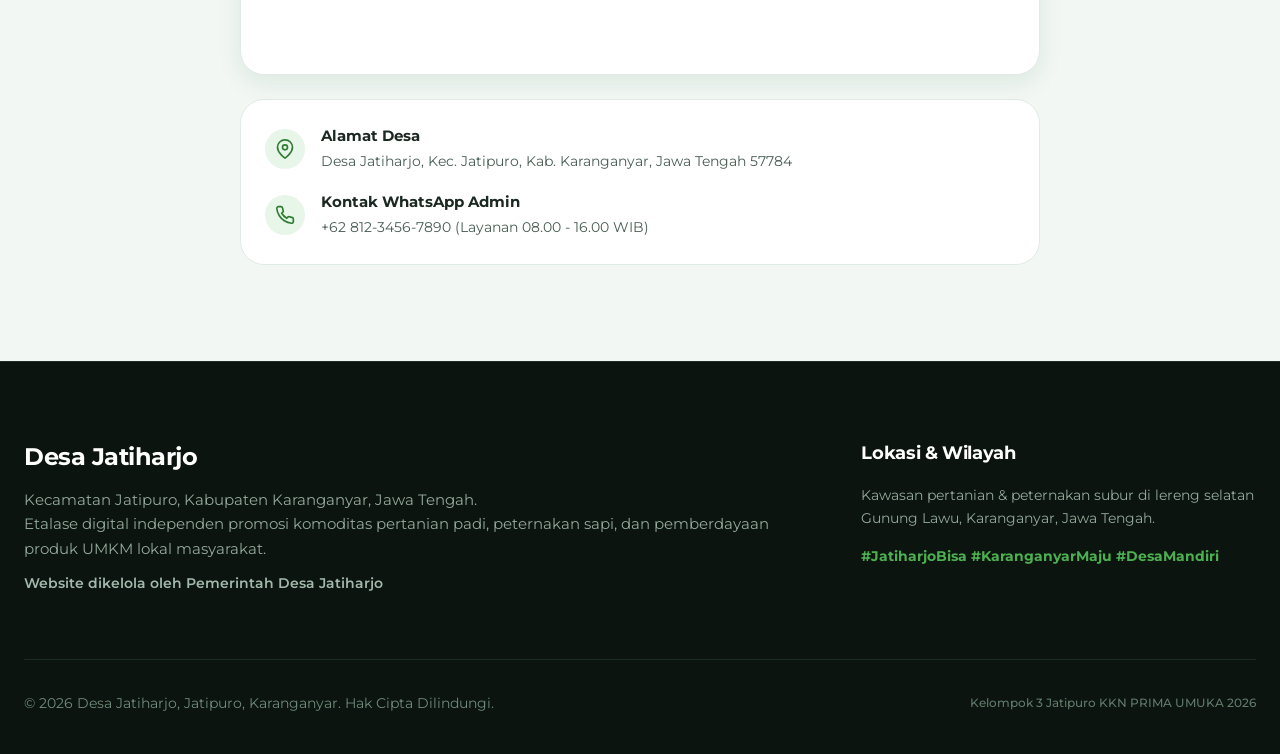
==== commit 9273ca5d: "feat: add dedicated gallery page, admin management panel, and dynamic data support for gallery and h" ====
--- a/index.html
+++ b/index.html
@@ -46,7 +46,7 @@
         <li><a href="#pertanian" class="nav-link">Pertanian</a></li>
         <li><a href="#peternakan" class="nav-link">Peternakan</a></li>
         <li><a href="#umkm" class="nav-link">UMKM</a></li>
-        <li><a href="#galeri" class="nav-link">Galeri</a></li>
+        <li><a href="galeri.html" class="nav-link">Galeri</a></li>
         <li><a href="#kontak" class="nav-link">Kontak</a></li>
       </ul>
 
@@ -71,18 +71,23 @@
     <a href="#pertanian" class="mobile-nav-link nav-link">Pertanian Padi</a>
     <a href="#peternakan" class="mobile-nav-link nav-link">Peternakan Sapi</a>
     <a href="#umkm" class="mobile-nav-link nav-link">UMKM Lokal</a>
-    <a href="#galeri" class="mobile-nav-link nav-link">Galeri Desa</a>
+    <a href="galeri.html" class="mobile-nav-link nav-link">Galeri Desa</a>
     <a href="#kontak" class="mobile-nav-link nav-link">Kontak & Lokasi</a>
   </div>
 
 
   <!-- ==================== HERO SECTION ==================== -->
   <section id="home" class="hero-section">
-    <div class="hero-bg-wrapper">
-      <!-- ganti dengan foto asli desa -->
-      <img src="assets/images/hero.webp" alt="Hamparan Sawah Desa Jatiharjo Jatipuro Karanganyar" class="hero-bg-img" fetchpriority="high">
+    <!-- HERO CAROUSEL (update: multi-foto, dikelola dari admin) -->
+    <div class="hero-carousel" id="hero-carousel">
+      <div class="hero-carousel-slide active">
+        <img src="assets/images/hero.webp" alt="Hamparan Sawah Desa Jatiharjo Jatipuro Karanganyar" class="hero-bg-img" fetchpriority="high">
+      </div>
     </div>
     <div class="hero-overlay"></div>
+
+    <!-- Carousel Indicator Dots -->
+    <div class="hero-carousel-dots" id="hero-dots" style="display:none;"></div>
 
     <div class="container-custom hero-content">
       <div class="hero-badge">
@@ -380,7 +385,7 @@
         </p>
       </div>
 
-      <div class="gallery-grid">
+      <div class="gallery-grid" id="home-gallery-grid">
         <div class="gallery-item">
           <!-- ganti dengan foto asli desa -->
           <img src="assets/images/hero.webp" alt="Sawah Terasering Jatipuro" loading="lazy">
@@ -416,6 +421,13 @@
             <p style="font-size:0.85rem; color:rgba(255,255,255,0.8);">Produk olahan warga bernilai tambah</p>
           </div>
         </div>
+      </div>
+
+      <div style="text-align:center; margin-top:3rem;">
+        <a href="galeri.html" class="btn-primary" style="font-weight:600;">
+          Lihat Semua Foto Kegiatan di Halaman Galeri
+          <svg width="20" height="20" viewBox="0 0 24 24" fill="none" stroke="currentColor" stroke-width="2.5"><line x1="5" y1="12" x2="19" y2="12"></line><polyline points="12 5 19 12 12 19"></polyline></svg>
+        </a>
       </div>
     </div>
   </section>
--- a/styles.css
+++ b/styles.css
@@ -342,6 +342,54 @@
   z-index: 1;
 }
 
+/* --- Hero Carousel (update: multi-foto dengan fade) --- */
+.hero-carousel {
+  position: absolute;
+  inset: 0;
+  z-index: 1;
+}
+
+.hero-carousel-slide {
+  position: absolute;
+  inset: 0;
+  opacity: 0;
+  visibility: hidden;
+  transition: opacity 1.2s cubic-bezier(0.4, 0, 0.2, 1), visibility 1.2s cubic-bezier(0.4, 0, 0.2, 1);
+  z-index: 1;
+}
+
+.hero-carousel-slide.active {
+  opacity: 1;
+  visibility: visible;
+  z-index: 2;
+}
+
+.hero-carousel-dots {
+  position: absolute;
+  bottom: 1.75rem;
+  left: 50%;
+  transform: translateX(-50%);
+  z-index: 15;
+  display: flex;
+  gap: 0.5rem;
+}
+
+.hero-dot {
+  width: 10px;
+  height: 10px;
+  border-radius: 2px;
+  border: none;
+  background: rgba(255,255,255,0.45);
+  cursor: pointer;
+  transition: background 0.2s, transform 0.2s;
+  padding: 0;
+}
+
+.hero-dot.active {
+  background: #ffffff;
+  transform: scaleX(2);
+}
+
 .hero-bg-img {
   width: 100%;
   height: 100%;
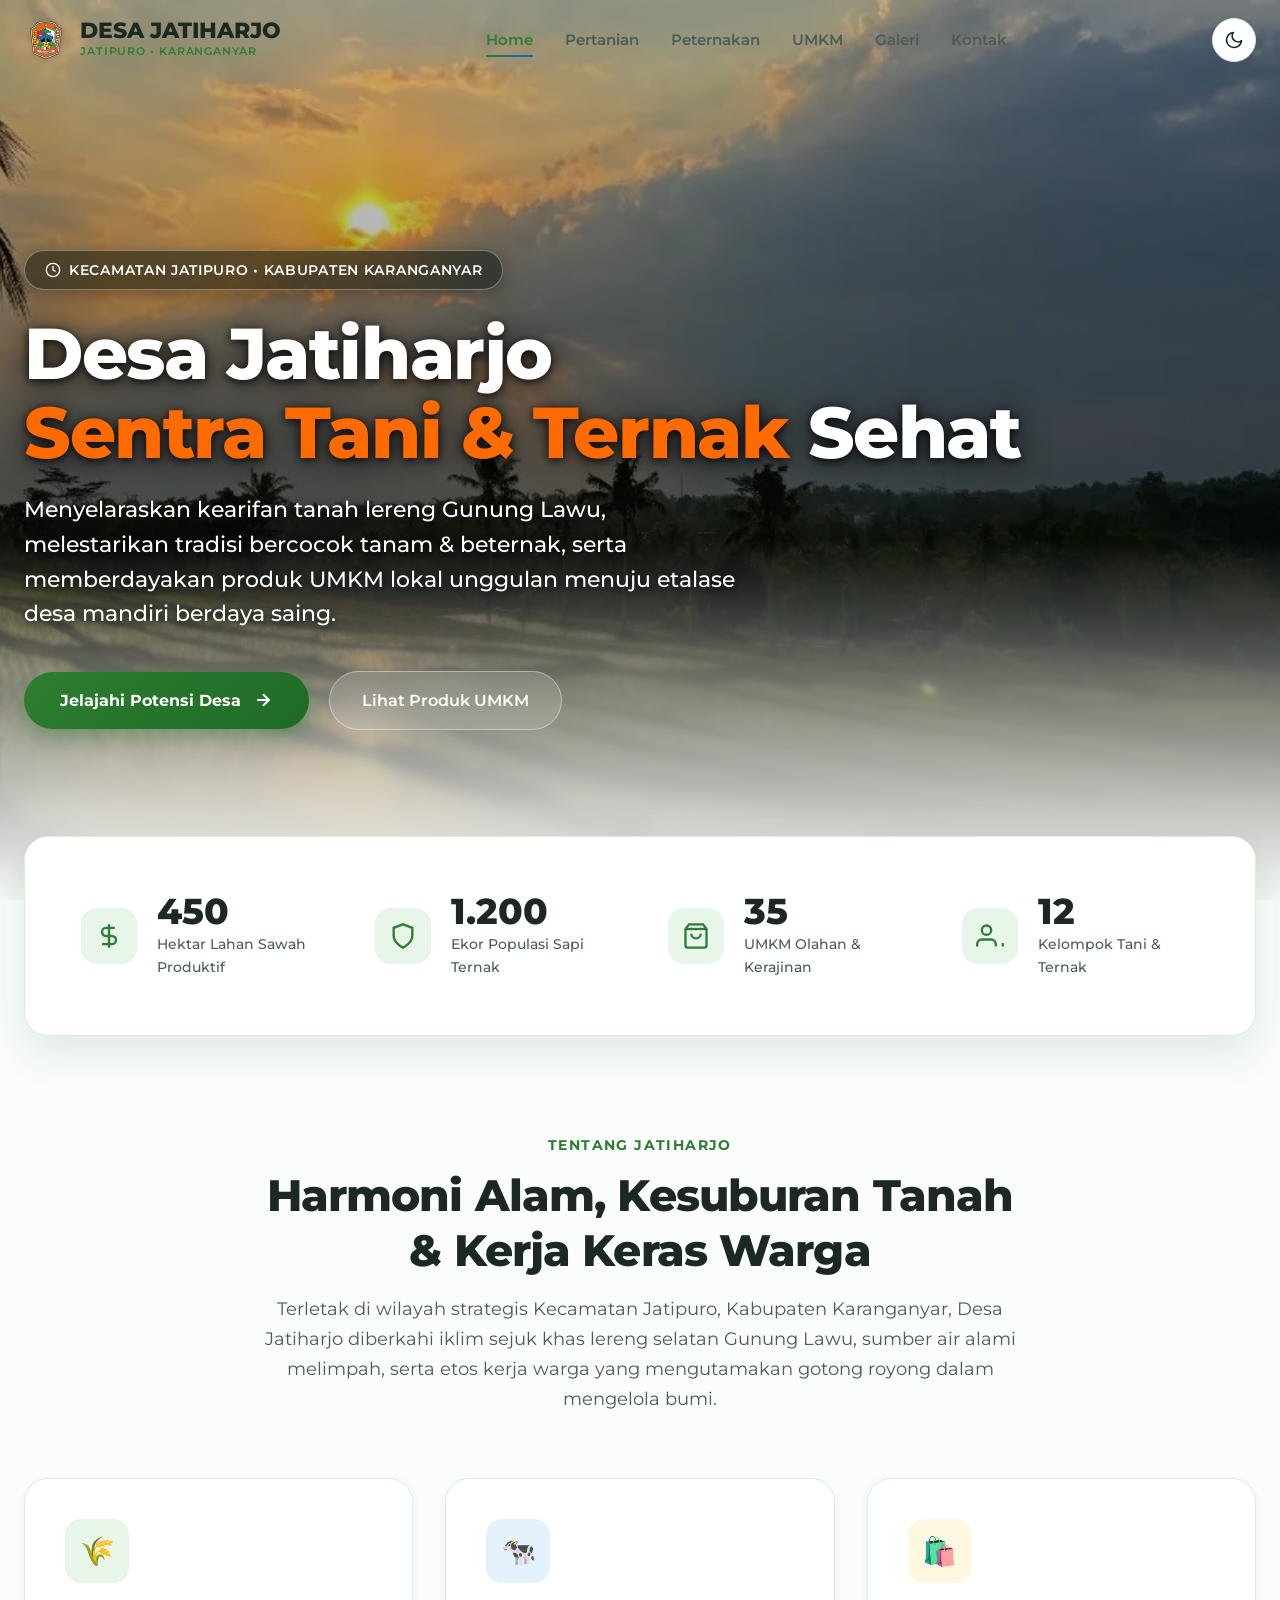
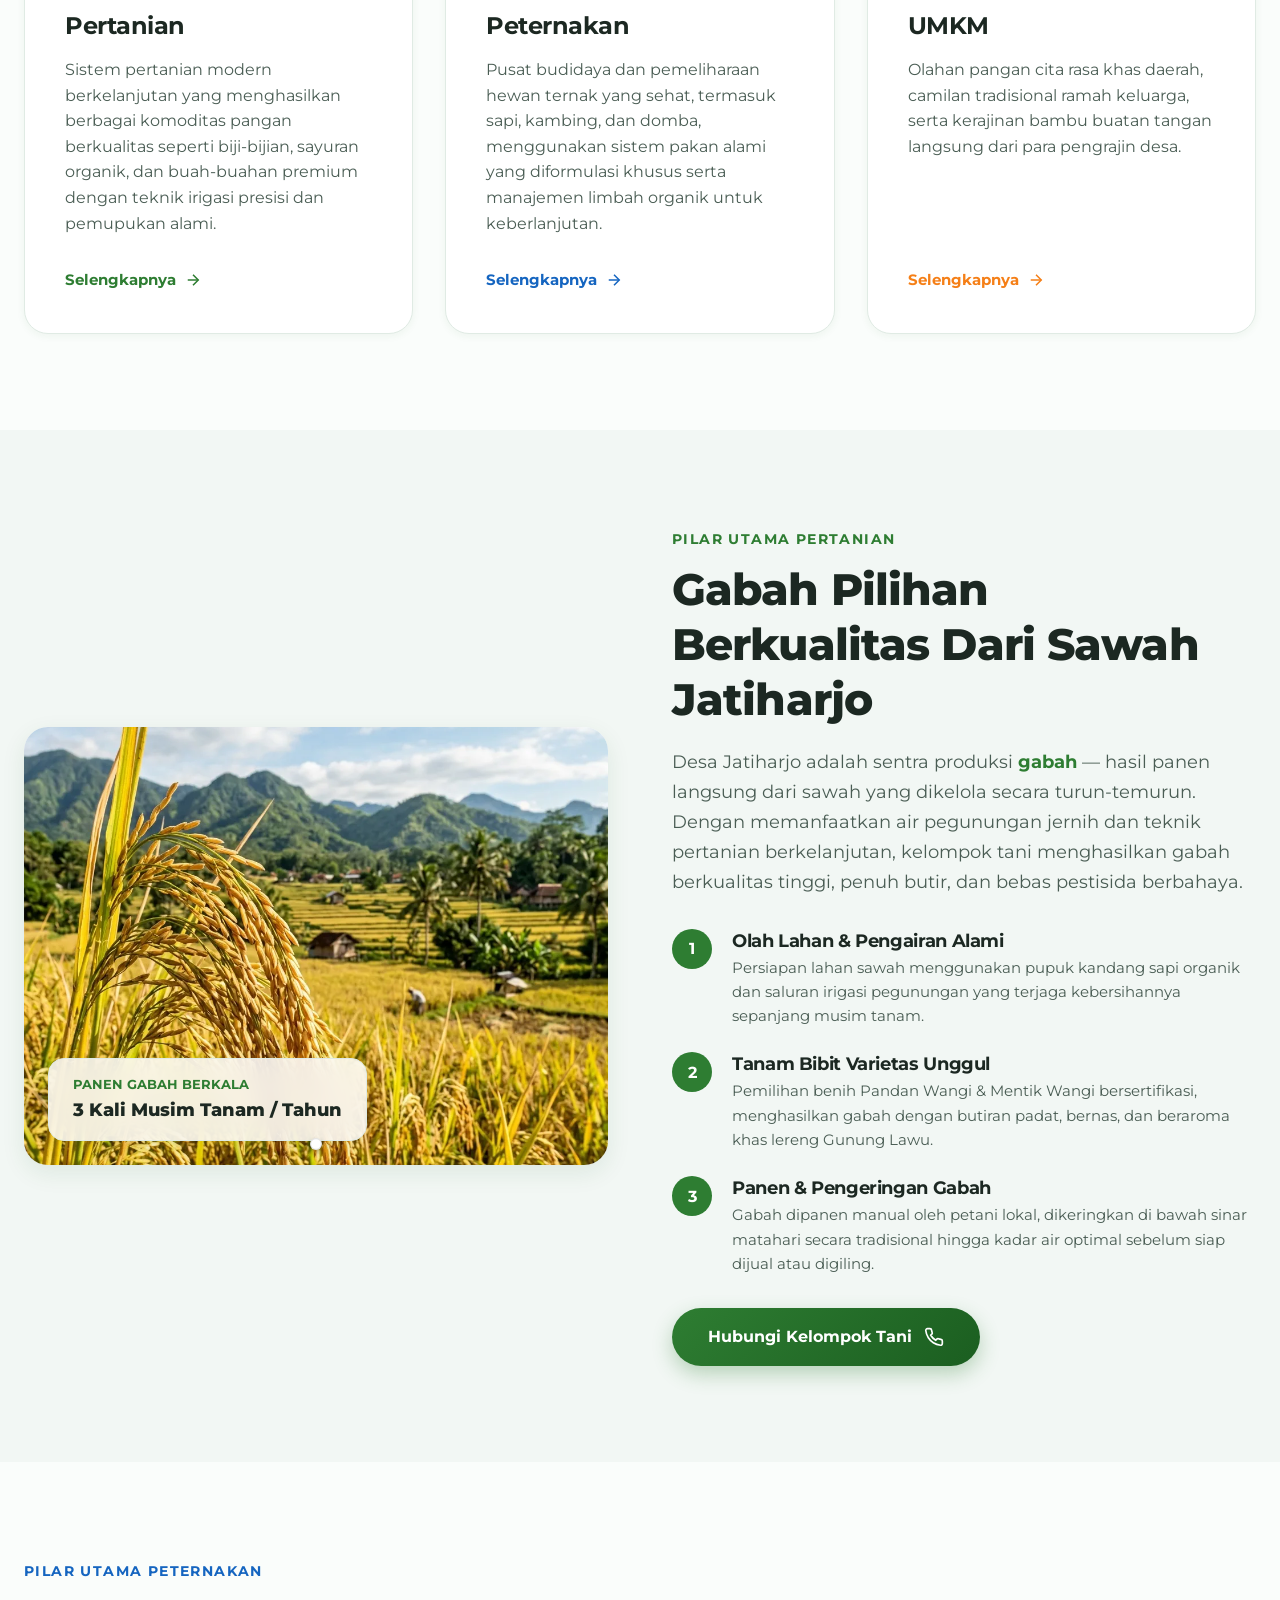
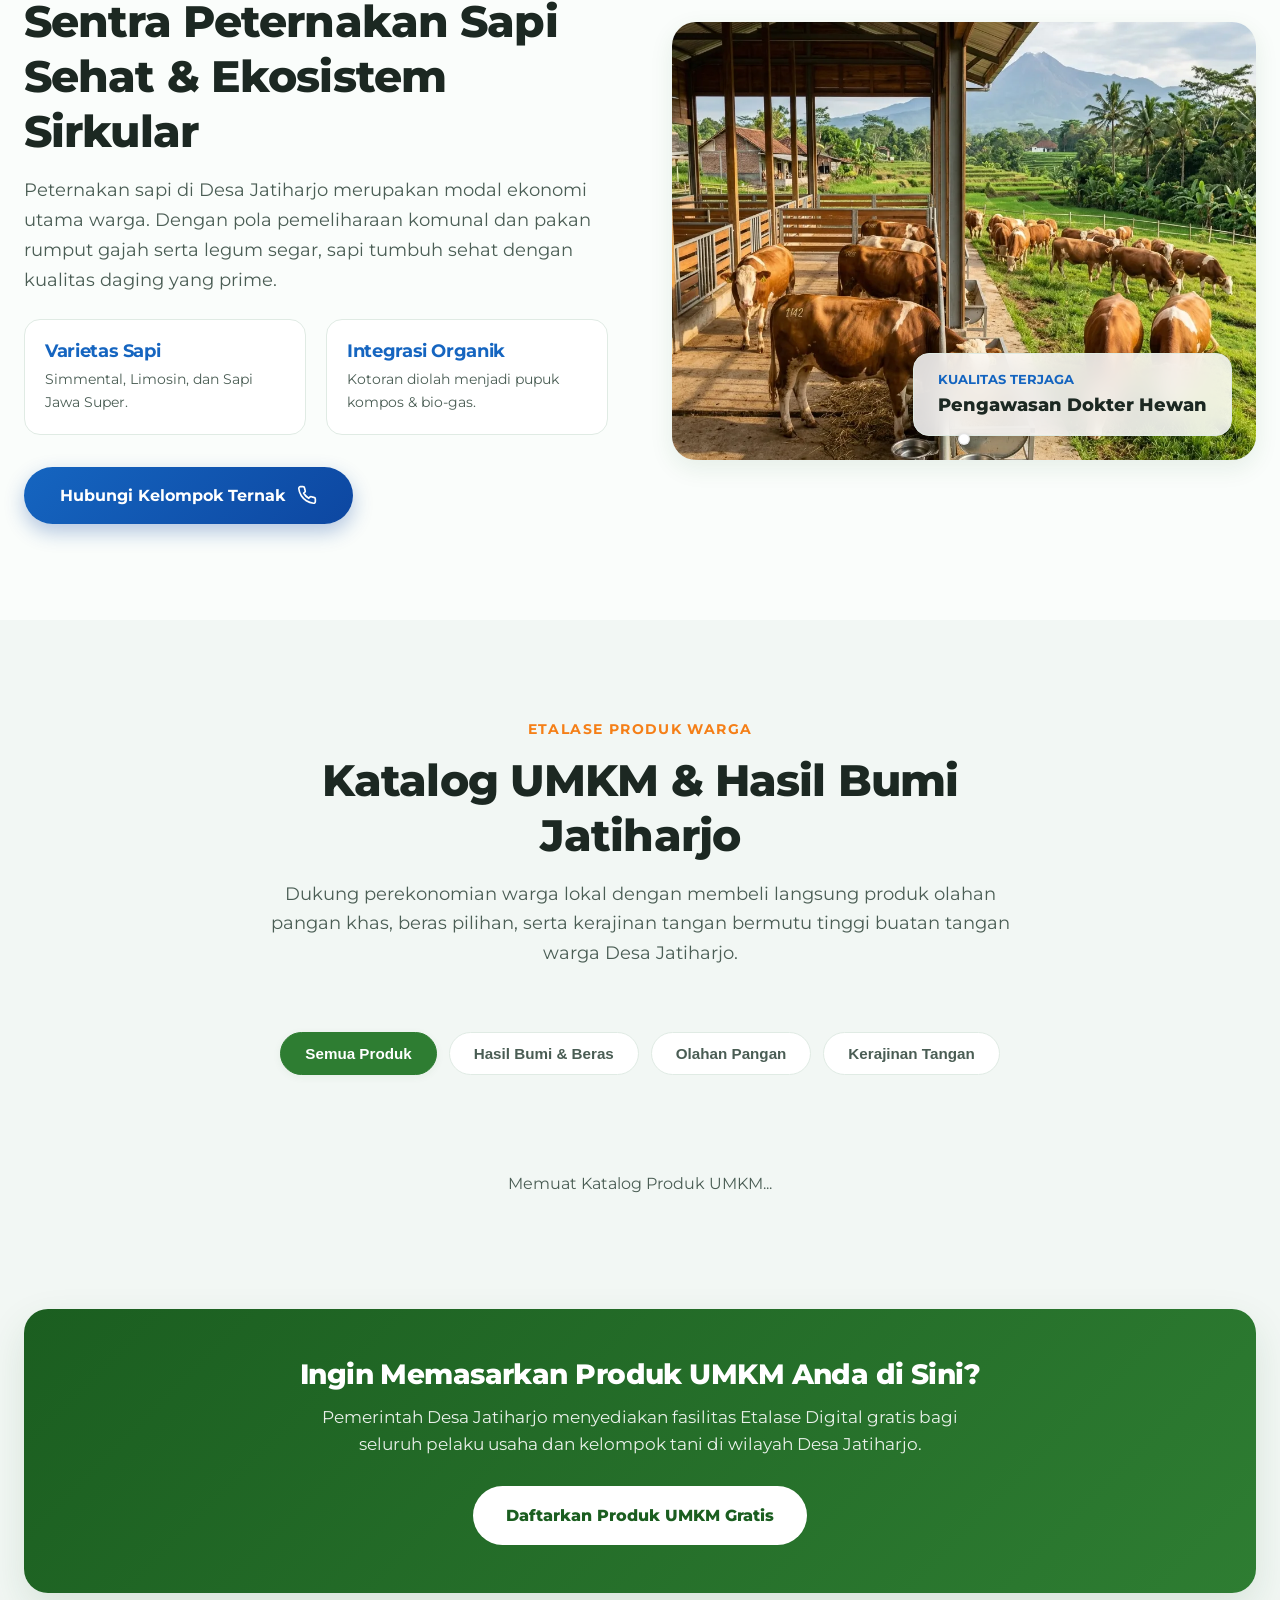
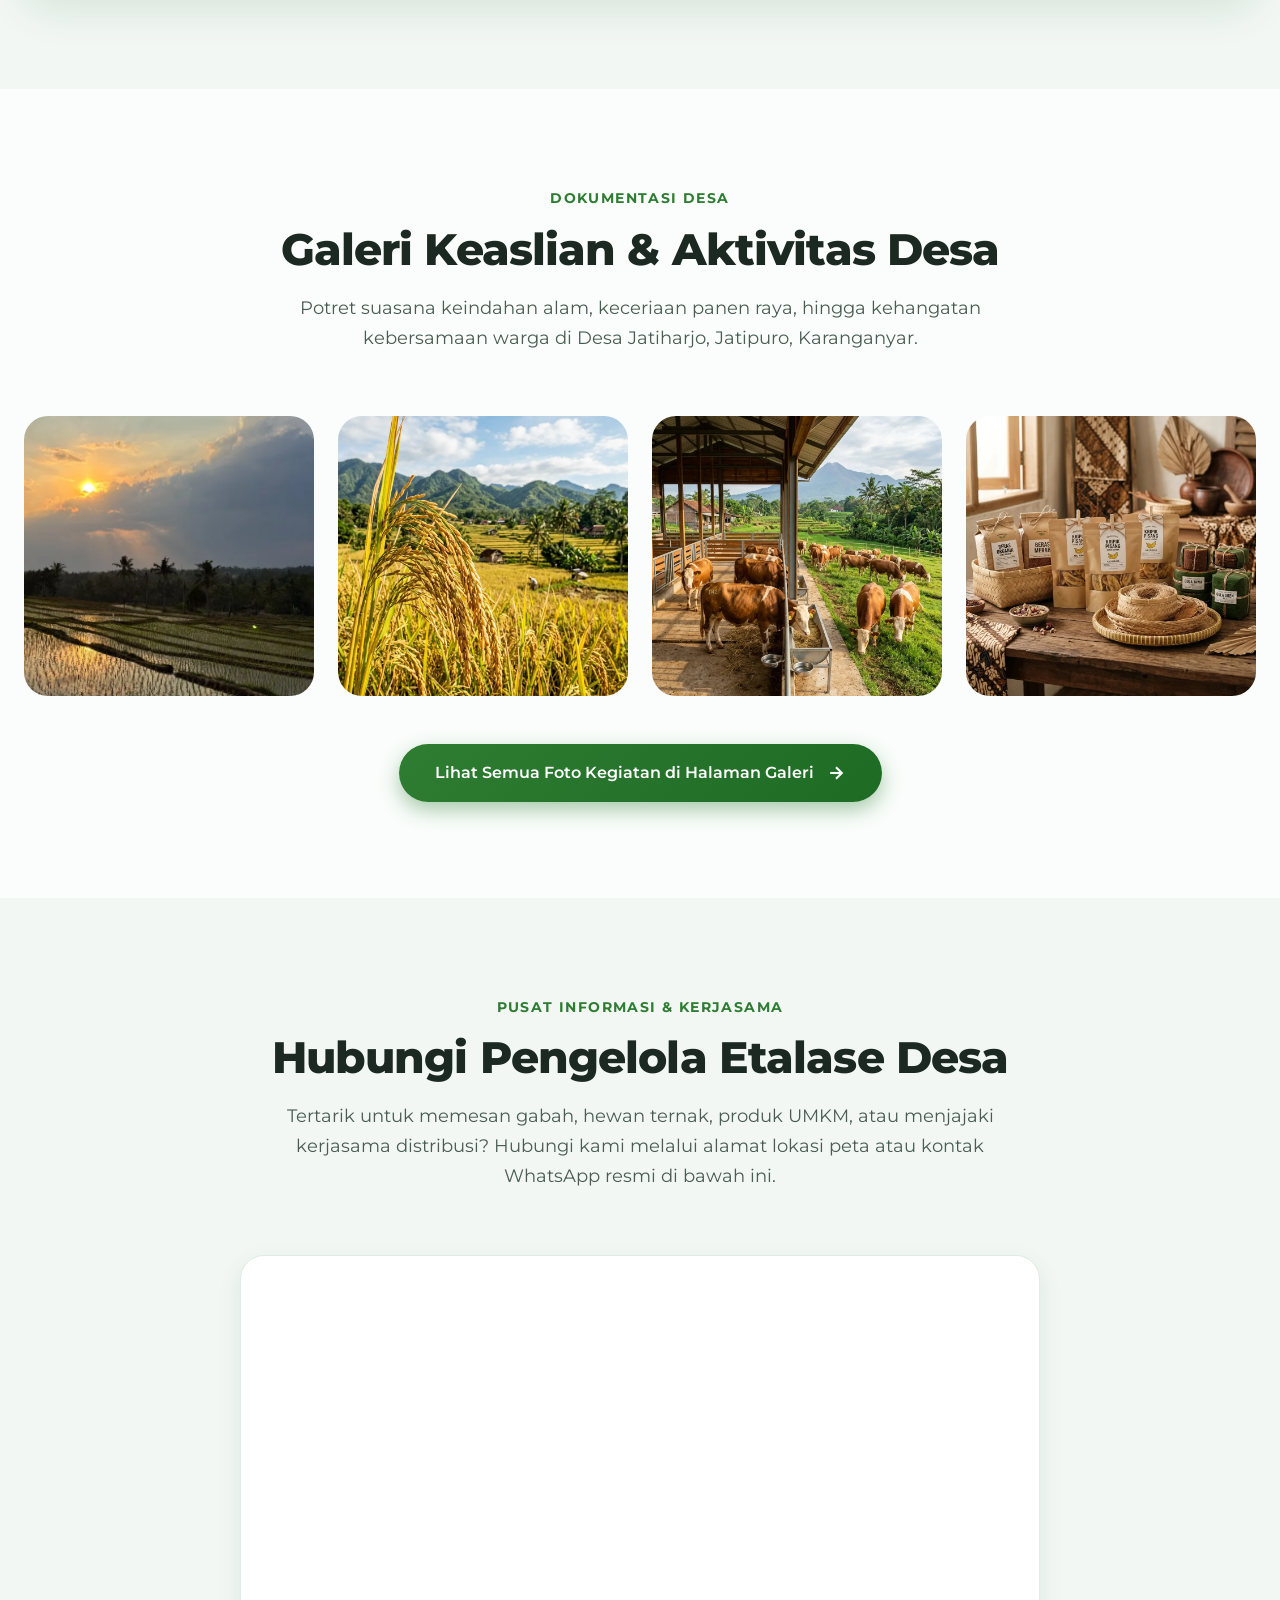
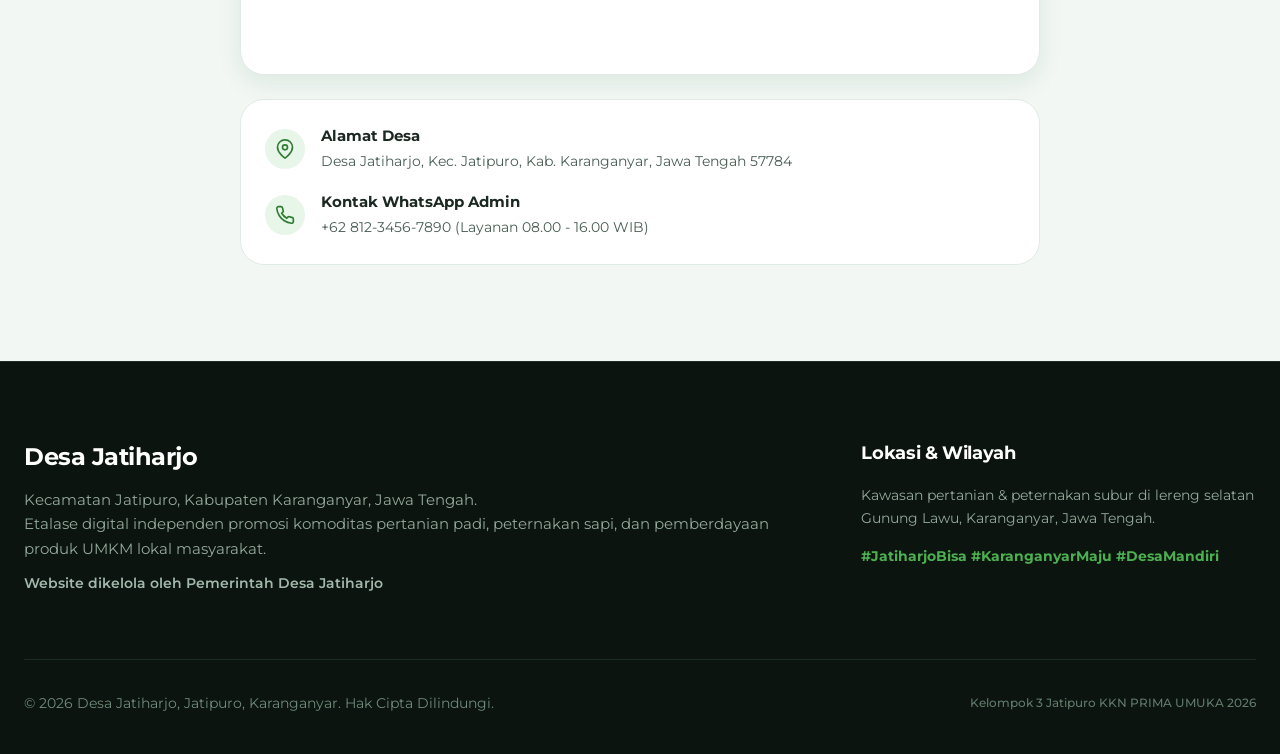
==== commit 604b42bc: "feat(hero): tambah progressive blur halus di tepi bawah hero + cache-bust styles/script" ====
--- a/index.html
+++ b/index.html
@@ -22,7 +22,7 @@
   <link rel="preconnect" href="https://enyfkkhyejegsyjtqywj.supabase.co" crossorigin>
 
   <!-- Stylesheet -->
-  <link rel="stylesheet" href="styles.css">
+  <link rel="stylesheet" href="styles.css?v=20261005">
 </head>
 <body>
 
@@ -86,6 +86,9 @@
     </div>
     <div class="hero-overlay"></div>
 
+    <!-- Progressive blur: tepi bawah foto hero dibuat blur halus -->
+    <div class="hero-blur" aria-hidden="true"><span></span><span></span><span></span></div>
+
     <!-- Carousel Indicator Dots -->
     <div class="hero-carousel-dots" id="hero-dots" style="display:none;"></div>
 
@@ -539,6 +542,6 @@
 
 
   <!-- Scripts -->
-  <script src="script.js" defer></script>
+  <script src="script.js?v=20261005" defer></script>
 </body>
 </html>
--- a/styles.css
+++ b/styles.css
@@ -415,6 +415,50 @@
   z-index: 2;
 }
 
+/* --- Progressive blur: tepi bawah hero (update) --- */
+.hero-blur {
+  position: absolute;
+  left: 0;
+  right: 0;
+  bottom: 0;
+  height: 42%;
+  z-index: 3;
+  pointer-events: none;
+}
+
+.hero-blur span {
+  position: absolute;
+  inset: 0;
+  display: block;
+}
+
+.hero-blur span:nth-child(1) {
+  backdrop-filter: blur(2px);
+  -webkit-backdrop-filter: blur(2px);
+  -webkit-mask-image: linear-gradient(to bottom, transparent 0%, #000 40%, #000 100%);
+  mask-image: linear-gradient(to bottom, transparent 0%, #000 40%, #000 100%);
+}
+
+.hero-blur span:nth-child(2) {
+  backdrop-filter: blur(8px);
+  -webkit-backdrop-filter: blur(8px);
+  -webkit-mask-image: linear-gradient(to bottom, transparent 25%, #000 70%, #000 100%);
+  mask-image: linear-gradient(to bottom, transparent 25%, #000 70%, #000 100%);
+}
+
+.hero-blur span:nth-child(3) {
+  backdrop-filter: blur(20px);
+  -webkit-backdrop-filter: blur(20px);
+  -webkit-mask-image: linear-gradient(to bottom, transparent 55%, #000 100%);
+  mask-image: linear-gradient(to bottom, transparent 55%, #000 100%);
+}
+
+@media (max-width: 768px) {
+  .hero-blur {
+    height: 34%;
+  }
+}
+
 .hero-content {
   position: relative;
   z-index: 10;
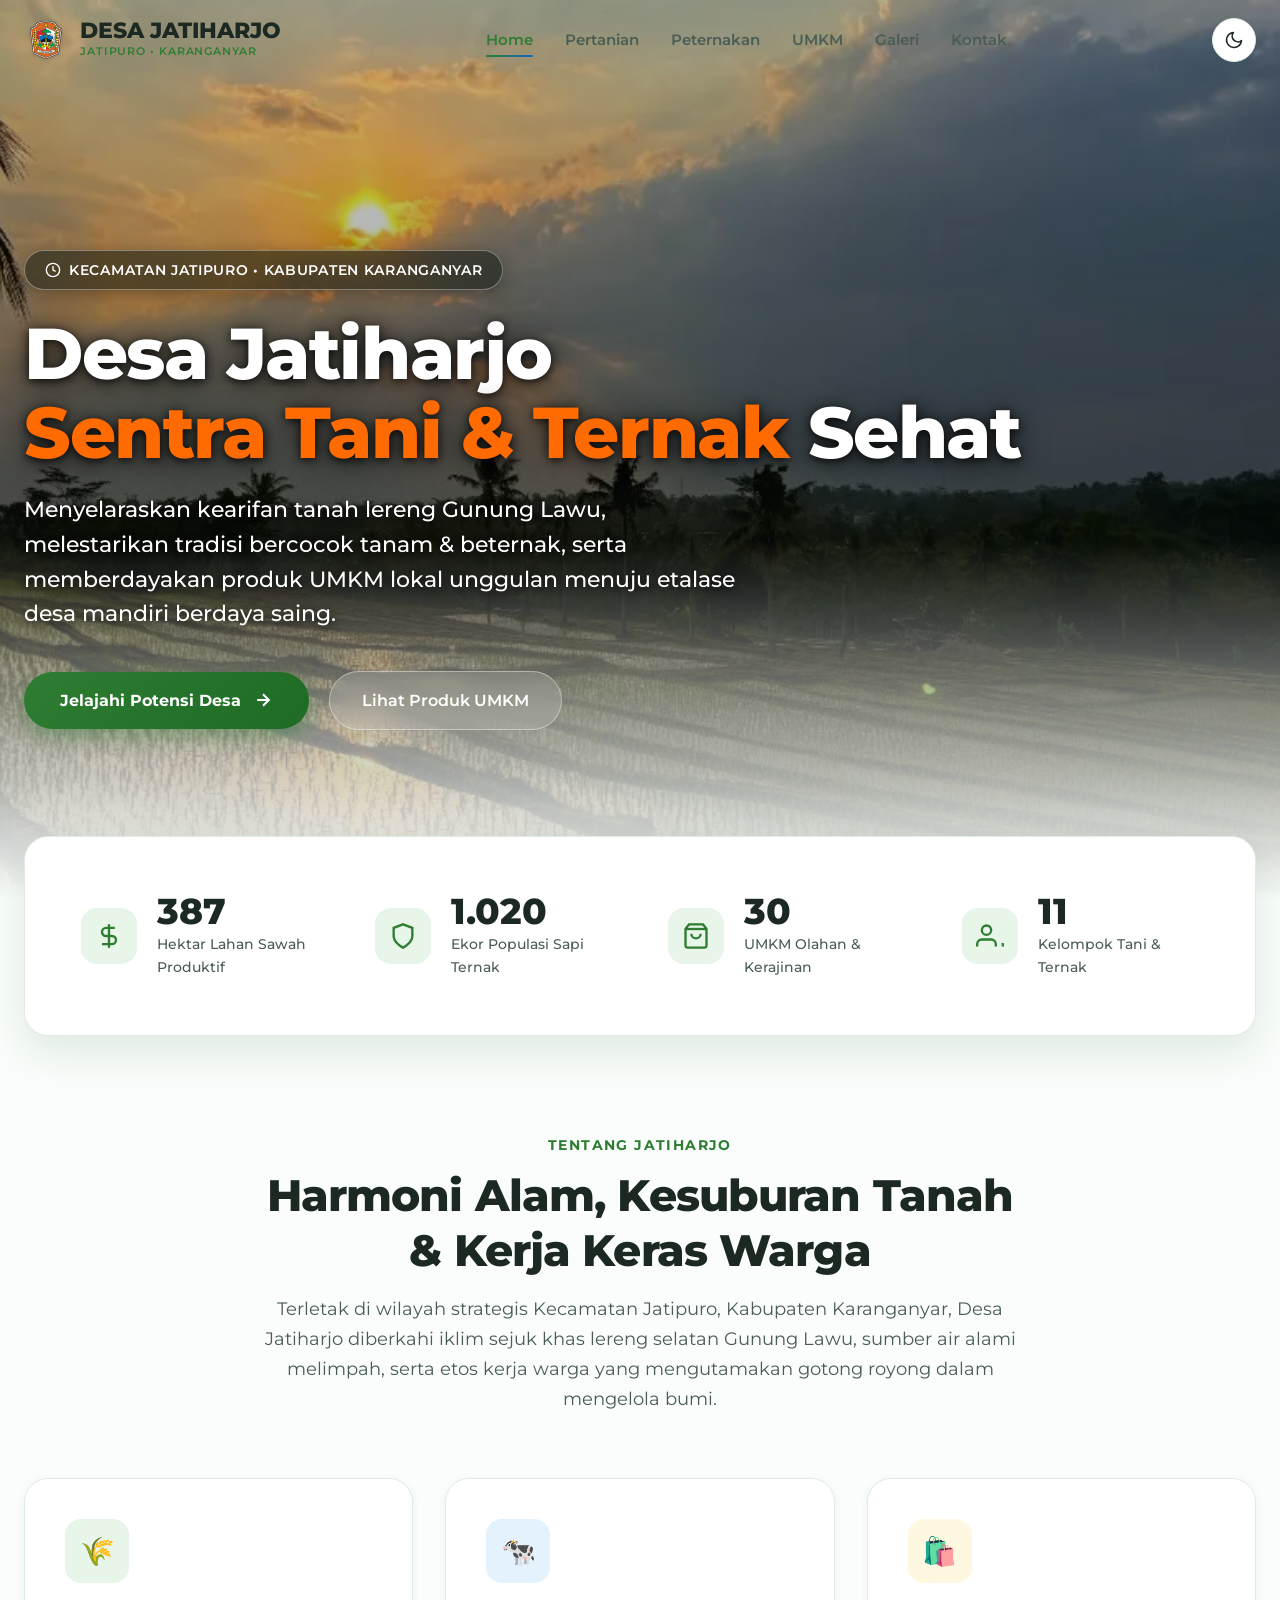
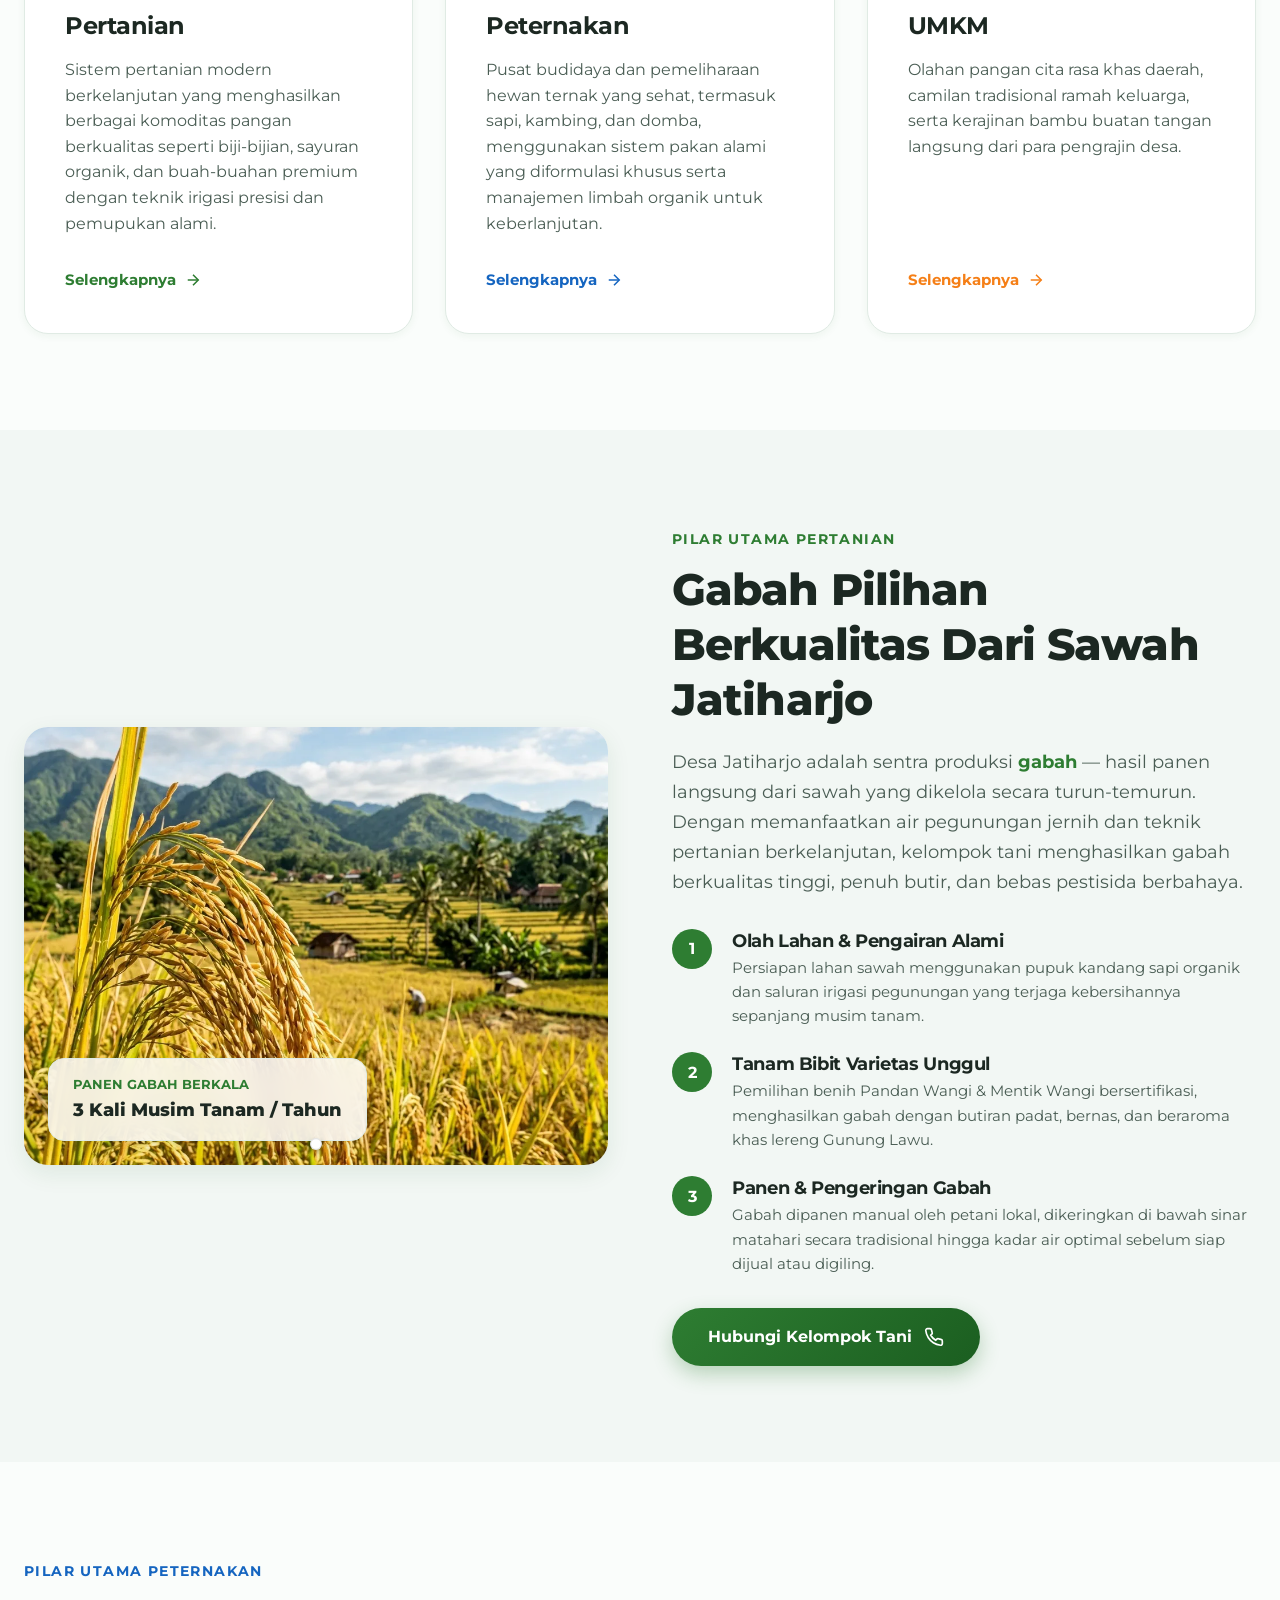
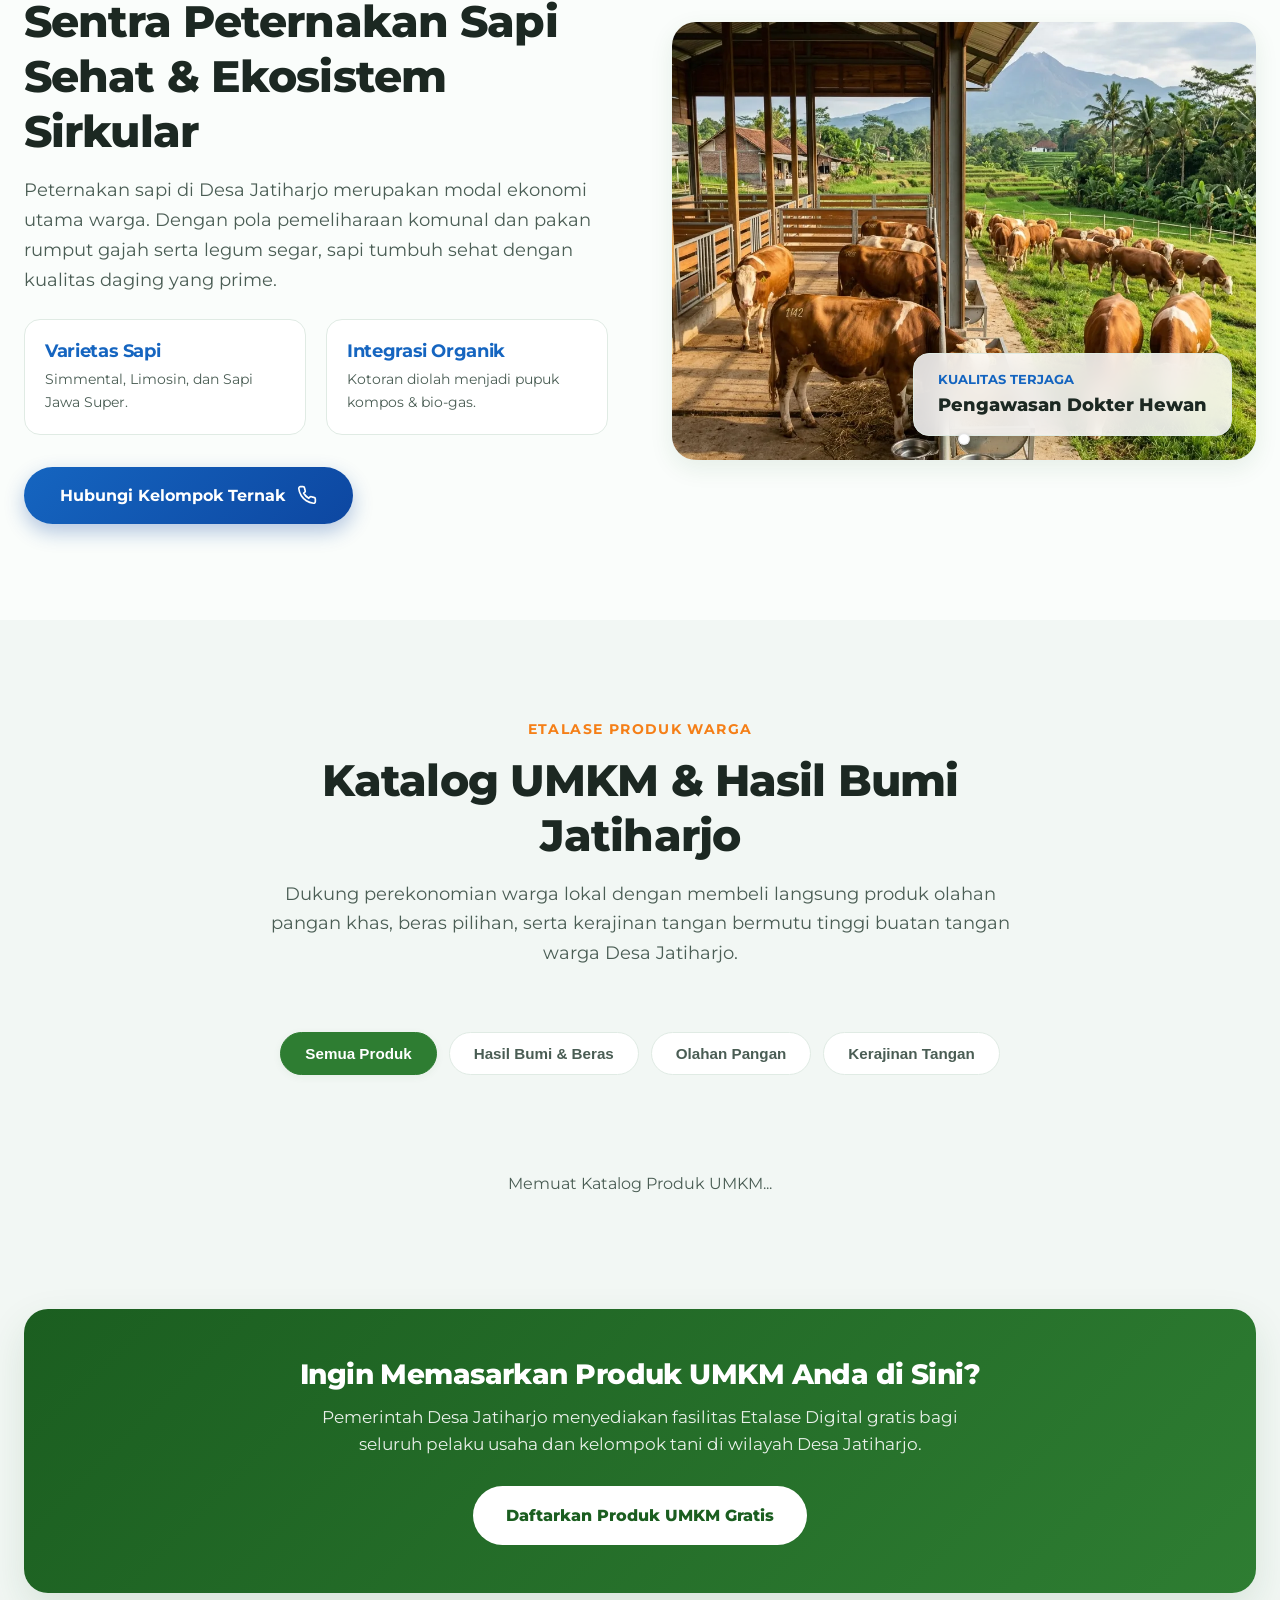
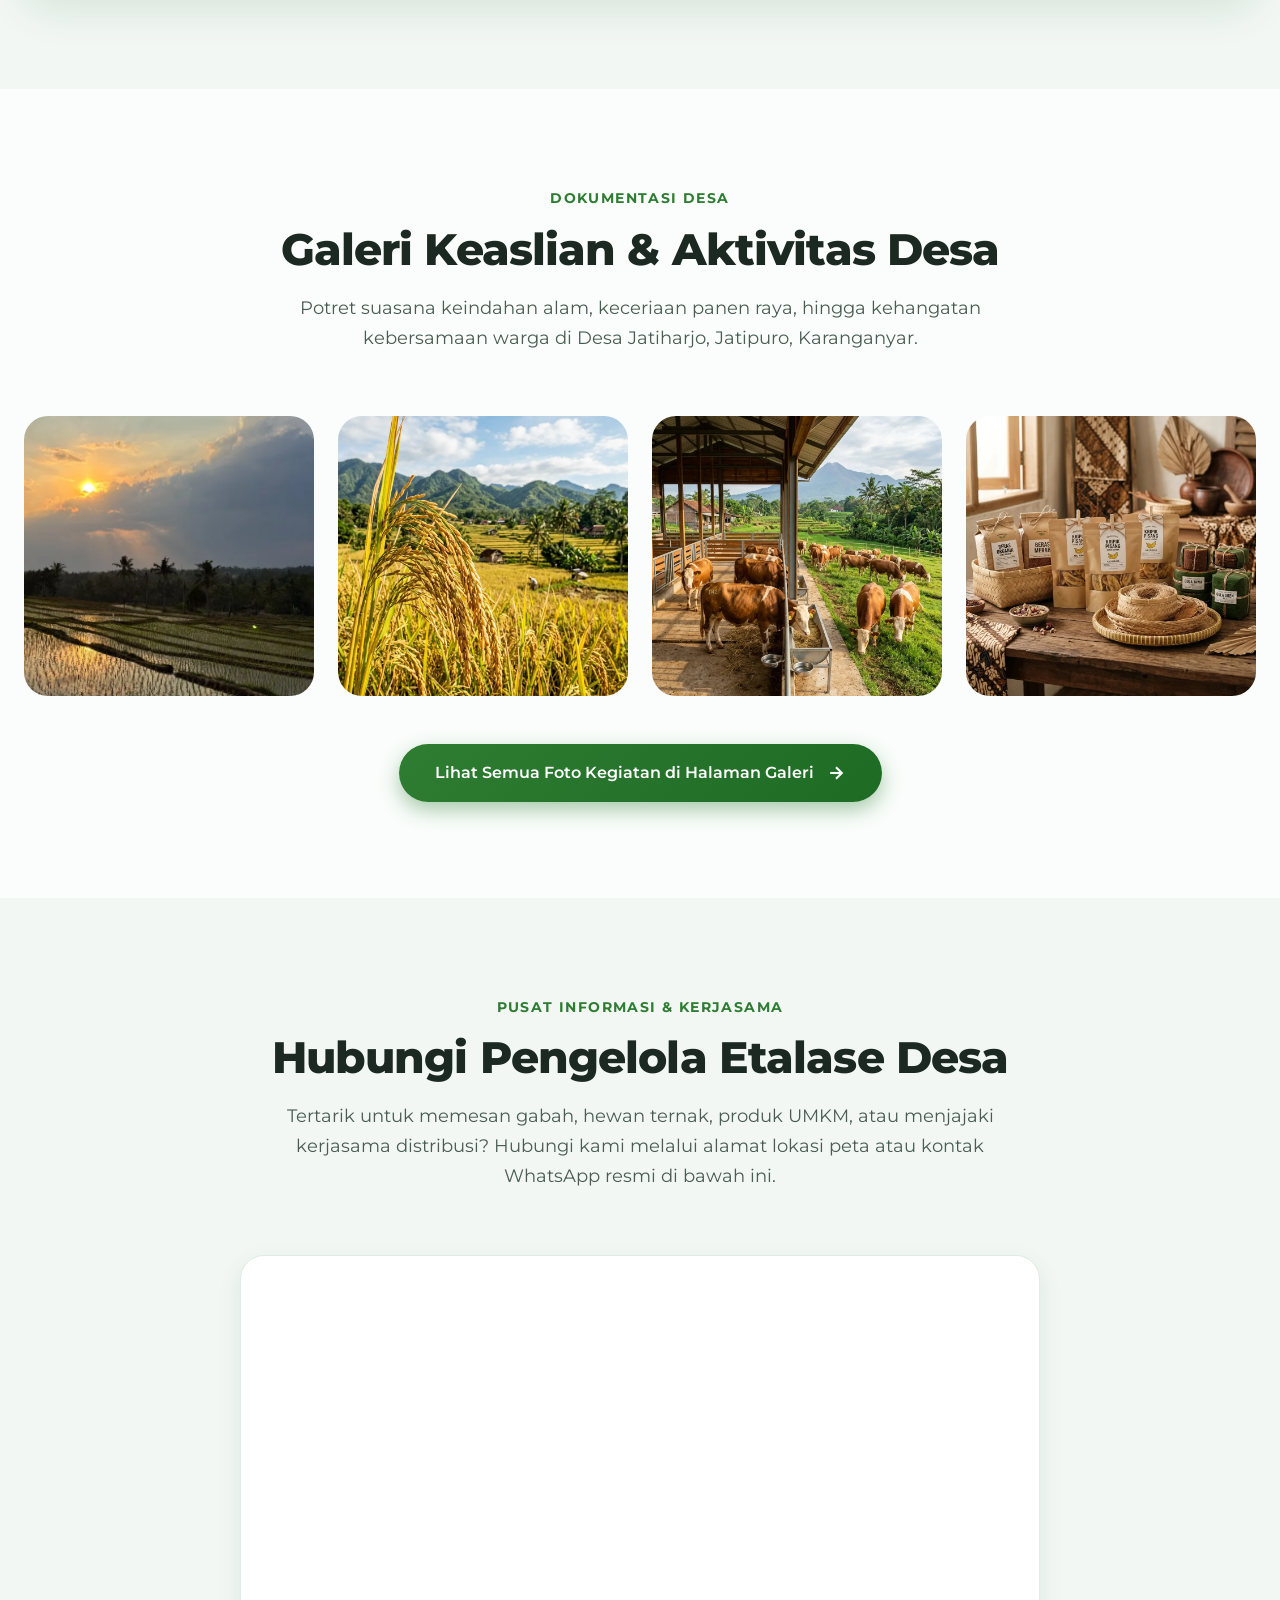
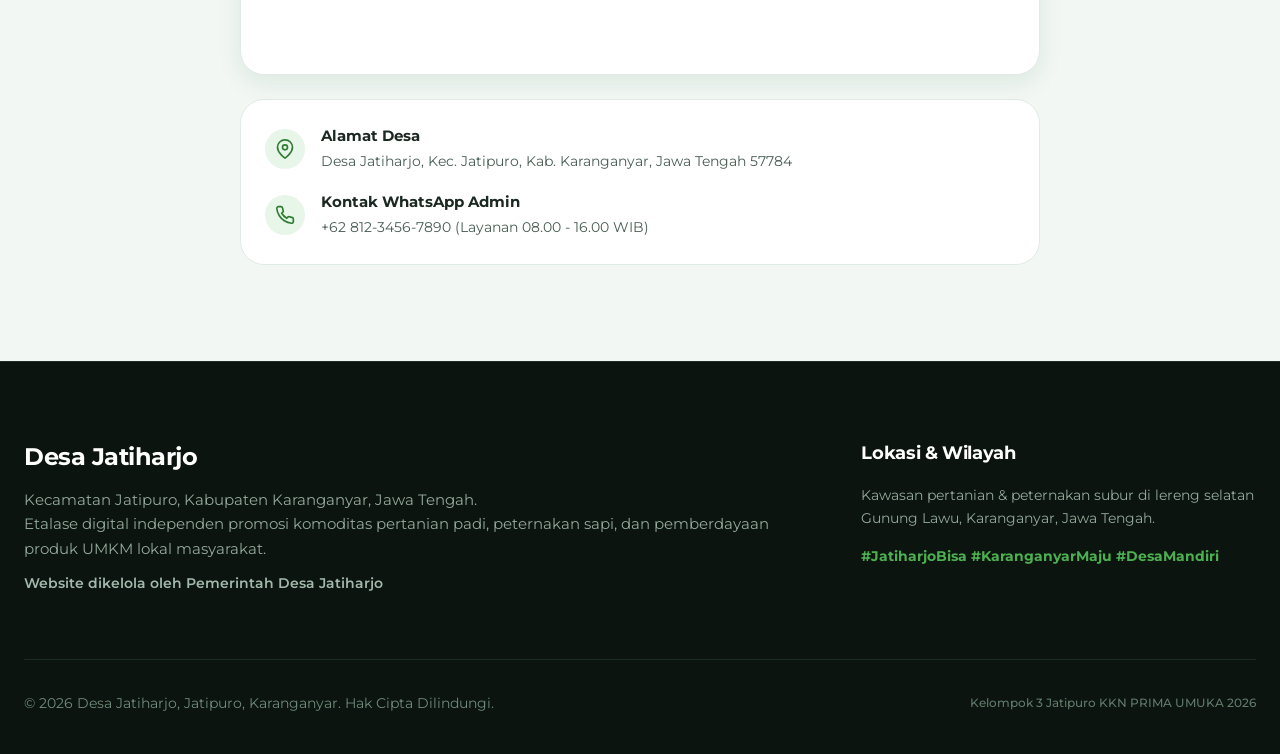
==== commit 9fbbd516: "revert(hero): hapus progressive blur di tepi bawah hero" ====
--- a/index.html
+++ b/index.html
@@ -22,7 +22,7 @@
   <link rel="preconnect" href="https://enyfkkhyejegsyjtqywj.supabase.co" crossorigin>
 
   <!-- Stylesheet -->
-  <link rel="stylesheet" href="styles.css?v=20261005">
+  <link rel="stylesheet" href="styles.css?v=20261005b">
 </head>
 <body>
 
@@ -86,9 +86,6 @@
     </div>
     <div class="hero-overlay"></div>
 
-    <!-- Progressive blur: tepi bawah foto hero dibuat blur halus -->
-    <div class="hero-blur" aria-hidden="true"><span></span><span></span><span></span></div>
-
     <!-- Carousel Indicator Dots -->
     <div class="hero-carousel-dots" id="hero-dots" style="display:none;"></div>
 
@@ -542,6 +539,6 @@
 
 
   <!-- Scripts -->
-  <script src="script.js?v=20261005" defer></script>
+  <script src="script.js?v=20261005b" defer></script>
 </body>
 </html>
--- a/styles.css
+++ b/styles.css
@@ -415,50 +415,6 @@
   z-index: 2;
 }
 
-/* --- Progressive blur: tepi bawah hero (update) --- */
-.hero-blur {
-  position: absolute;
-  left: 0;
-  right: 0;
-  bottom: 0;
-  height: 42%;
-  z-index: 3;
-  pointer-events: none;
-}
-
-.hero-blur span {
-  position: absolute;
-  inset: 0;
-  display: block;
-}
-
-.hero-blur span:nth-child(1) {
-  backdrop-filter: blur(2px);
-  -webkit-backdrop-filter: blur(2px);
-  -webkit-mask-image: linear-gradient(to bottom, transparent 0%, #000 40%, #000 100%);
-  mask-image: linear-gradient(to bottom, transparent 0%, #000 40%, #000 100%);
-}
-
-.hero-blur span:nth-child(2) {
-  backdrop-filter: blur(8px);
-  -webkit-backdrop-filter: blur(8px);
-  -webkit-mask-image: linear-gradient(to bottom, transparent 25%, #000 70%, #000 100%);
-  mask-image: linear-gradient(to bottom, transparent 25%, #000 70%, #000 100%);
-}
-
-.hero-blur span:nth-child(3) {
-  backdrop-filter: blur(20px);
-  -webkit-backdrop-filter: blur(20px);
-  -webkit-mask-image: linear-gradient(to bottom, transparent 55%, #000 100%);
-  mask-image: linear-gradient(to bottom, transparent 55%, #000 100%);
-}
-
-@media (max-width: 768px) {
-  .hero-blur {
-    height: 34%;
-  }
-}
-
 .hero-content {
   position: relative;
   z-index: 10;
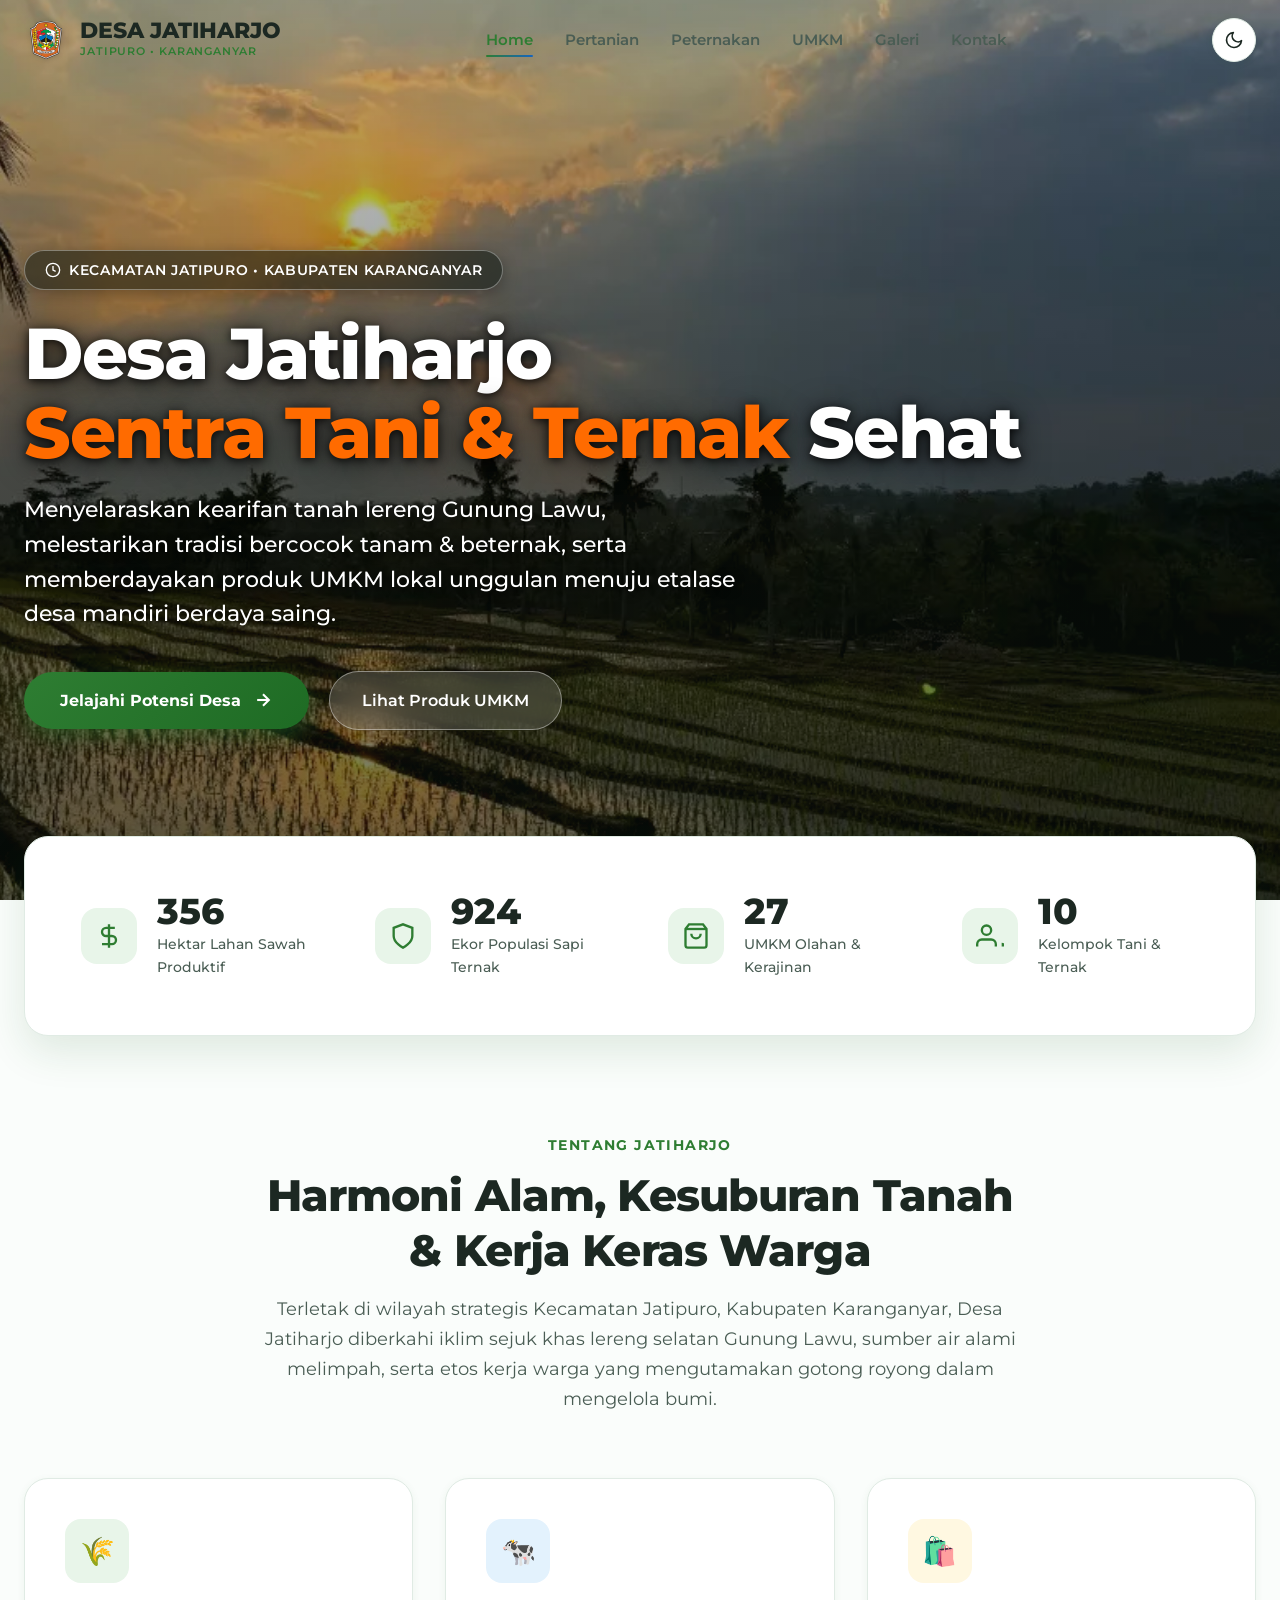
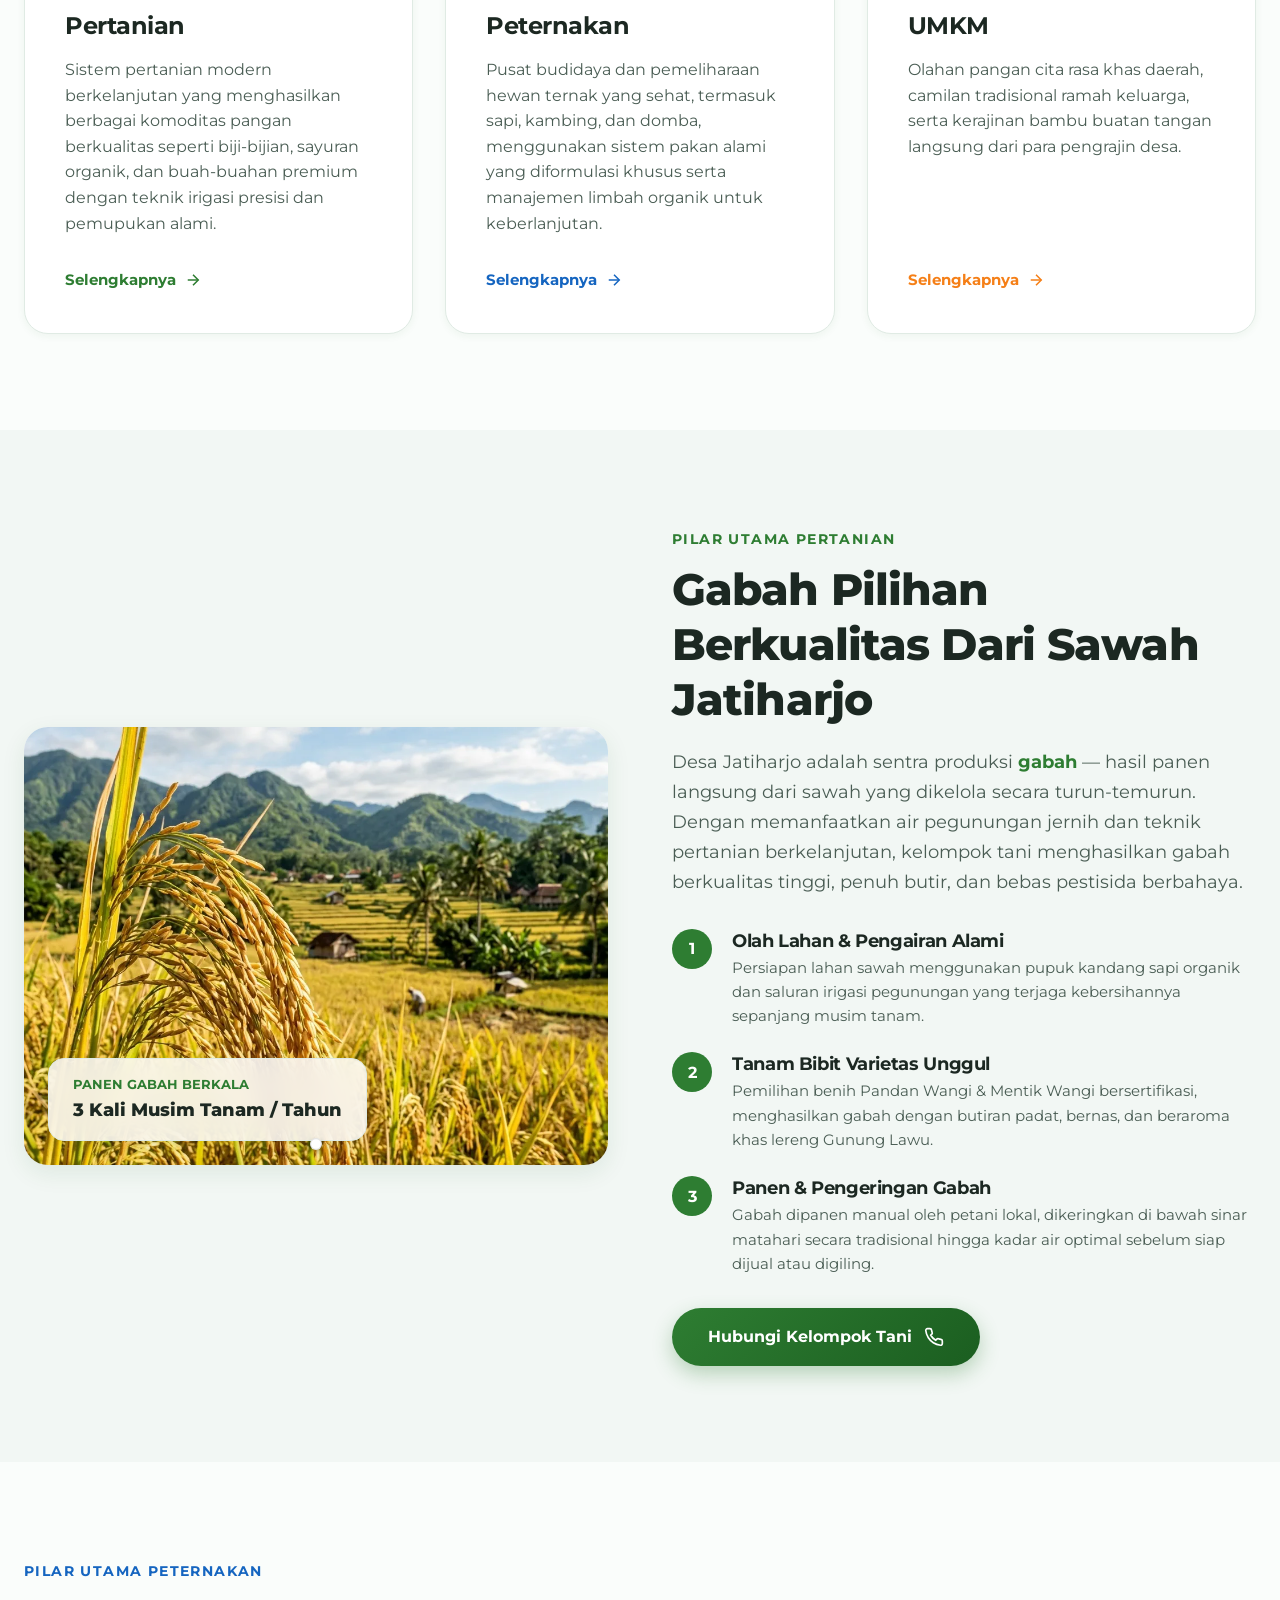
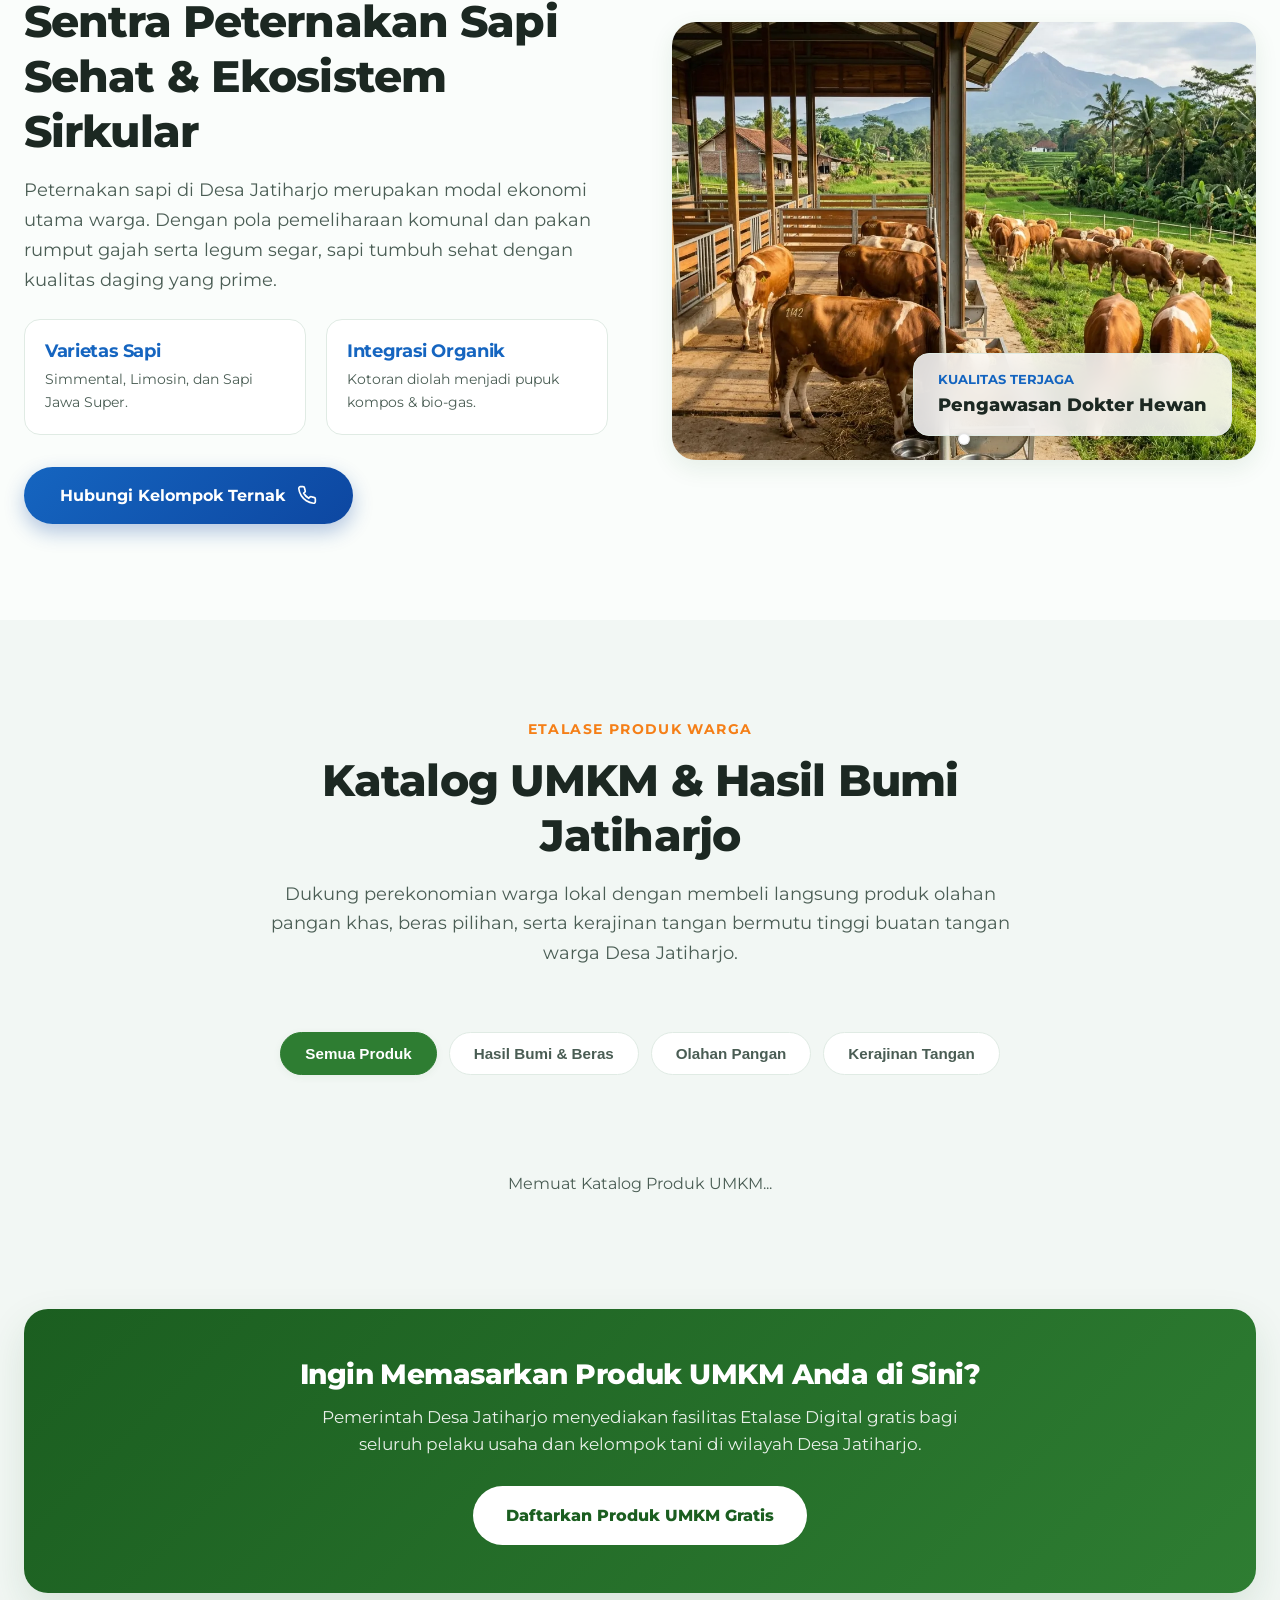
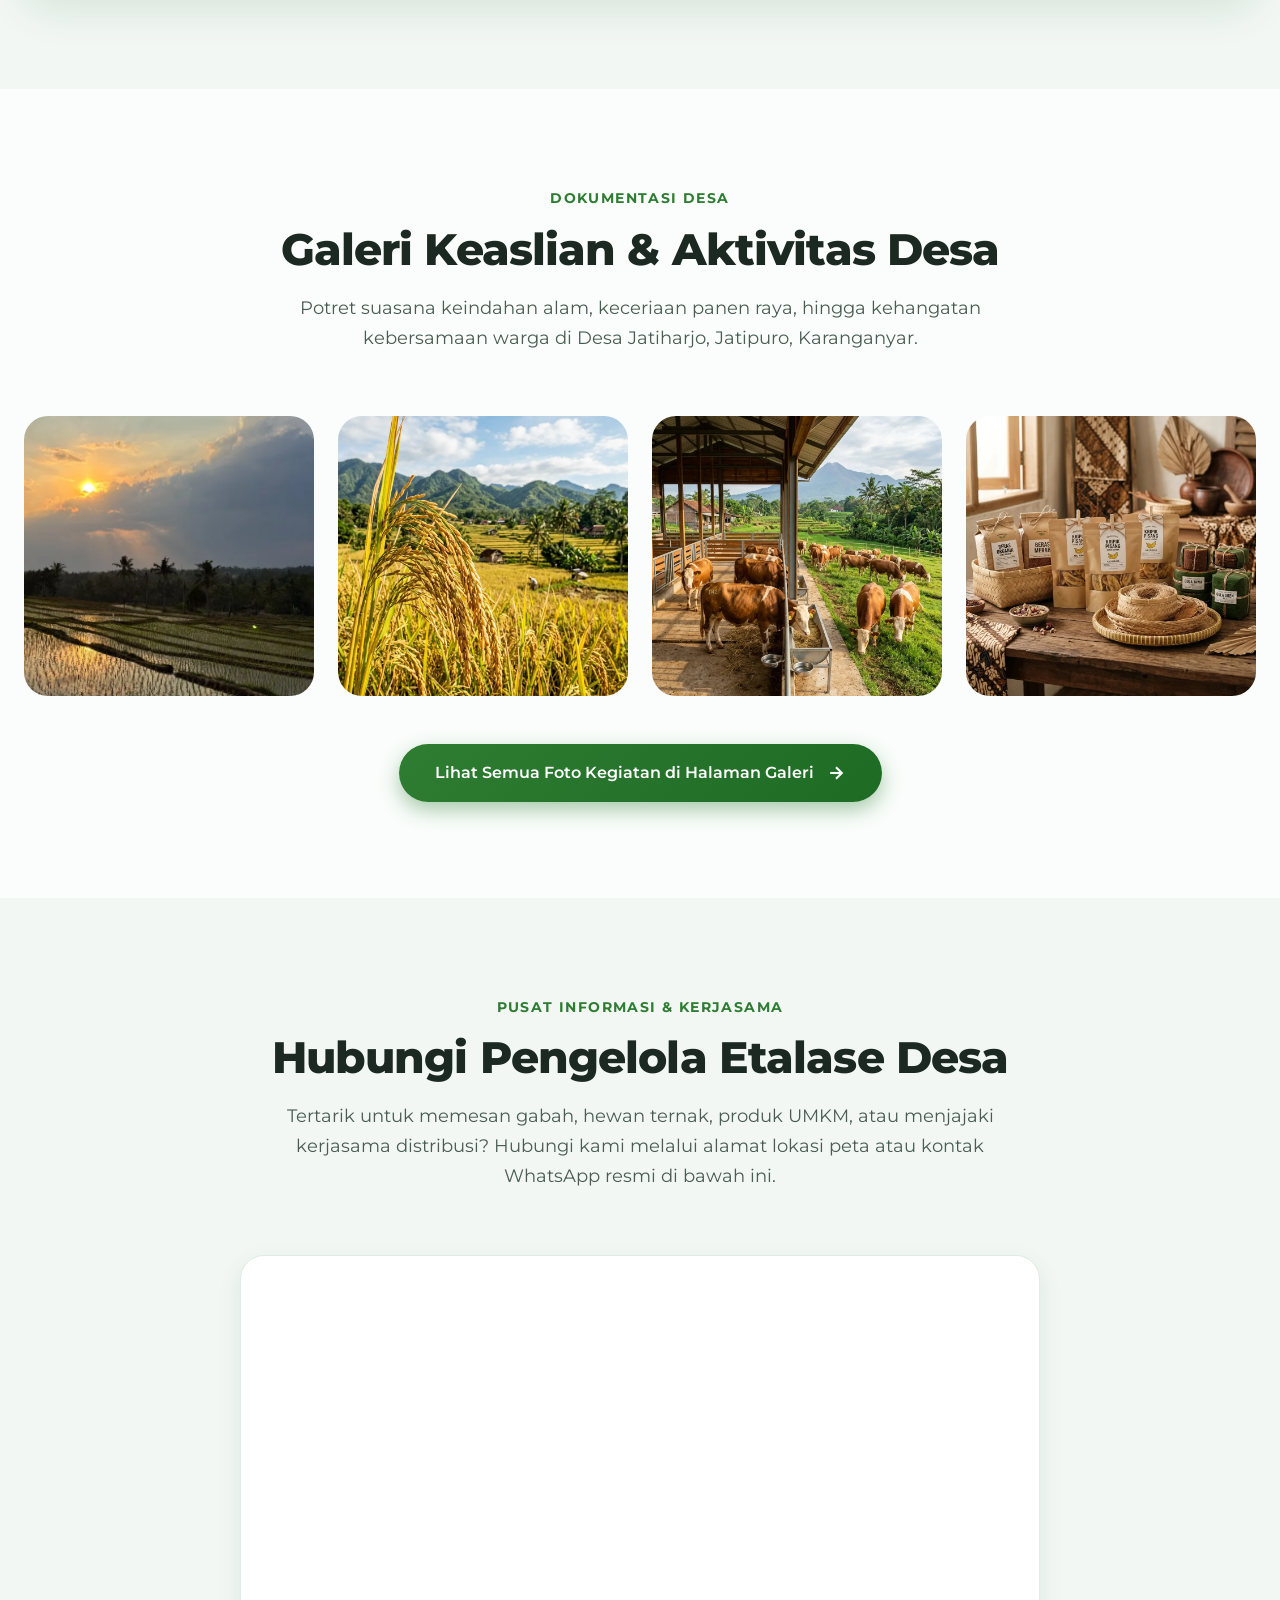
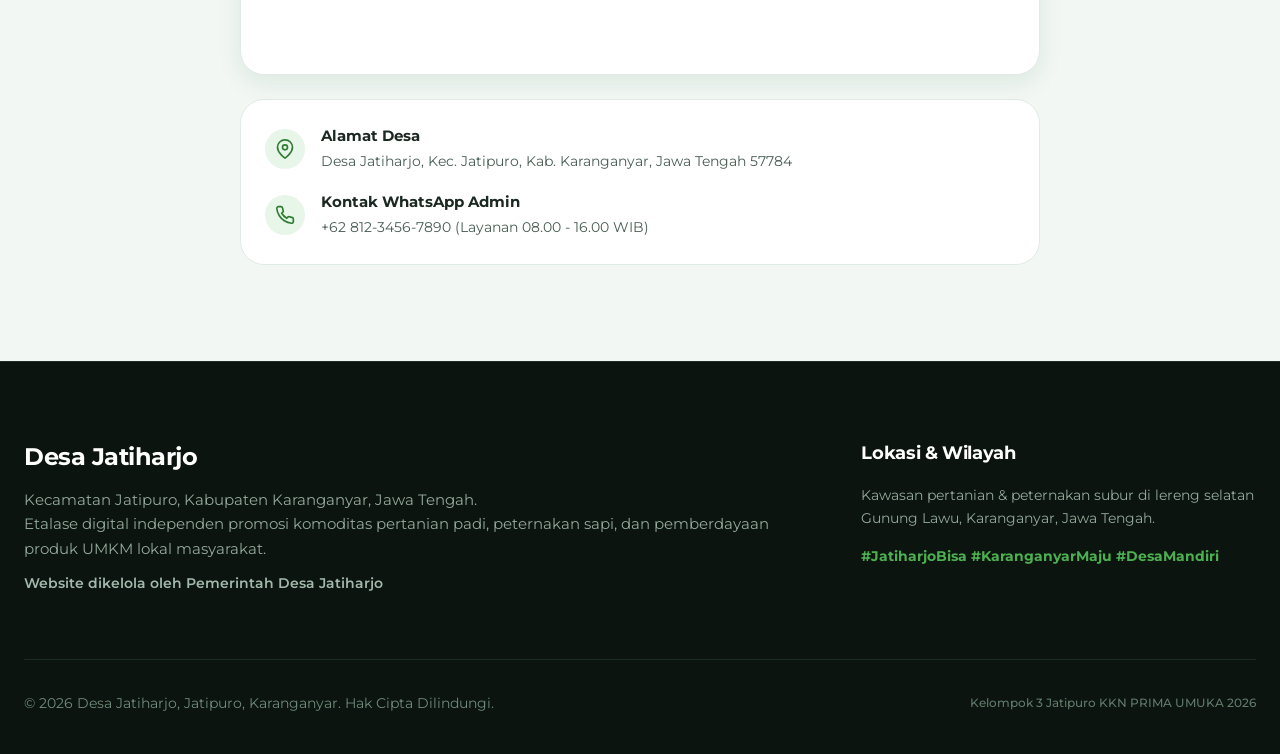
==== commit 1fd079ee: "fix(hero): buang fade ke warna latar di bawah hero agar tidak terlihat keruh di mode terang Overlay " ====
--- a/index.html
+++ b/index.html
@@ -22,7 +22,7 @@
   <link rel="preconnect" href="https://enyfkkhyejegsyjtqywj.supabase.co" crossorigin>
 
   <!-- Stylesheet -->
-  <link rel="stylesheet" href="styles.css?v=20261005b">
+  <link rel="stylesheet" href="styles.css?v=20261005c">
 </head>
 <body>
 
--- a/styles.css
+++ b/styles.css
@@ -408,9 +408,9 @@
   inset: 0;
   background: linear-gradient(
     180deg, 
-    rgba(11, 20, 14, 0.15) 0%, 
-    rgba(11, 20, 14, 0.42) 60%, 
-    var(--bg-main) 100%
+    rgba(11, 20, 14, 0.20) 0%, 
+    rgba(11, 20, 14, 0.48) 65%, 
+    rgba(11, 20, 14, 0.55) 100%
   );
   z-index: 2;
 }
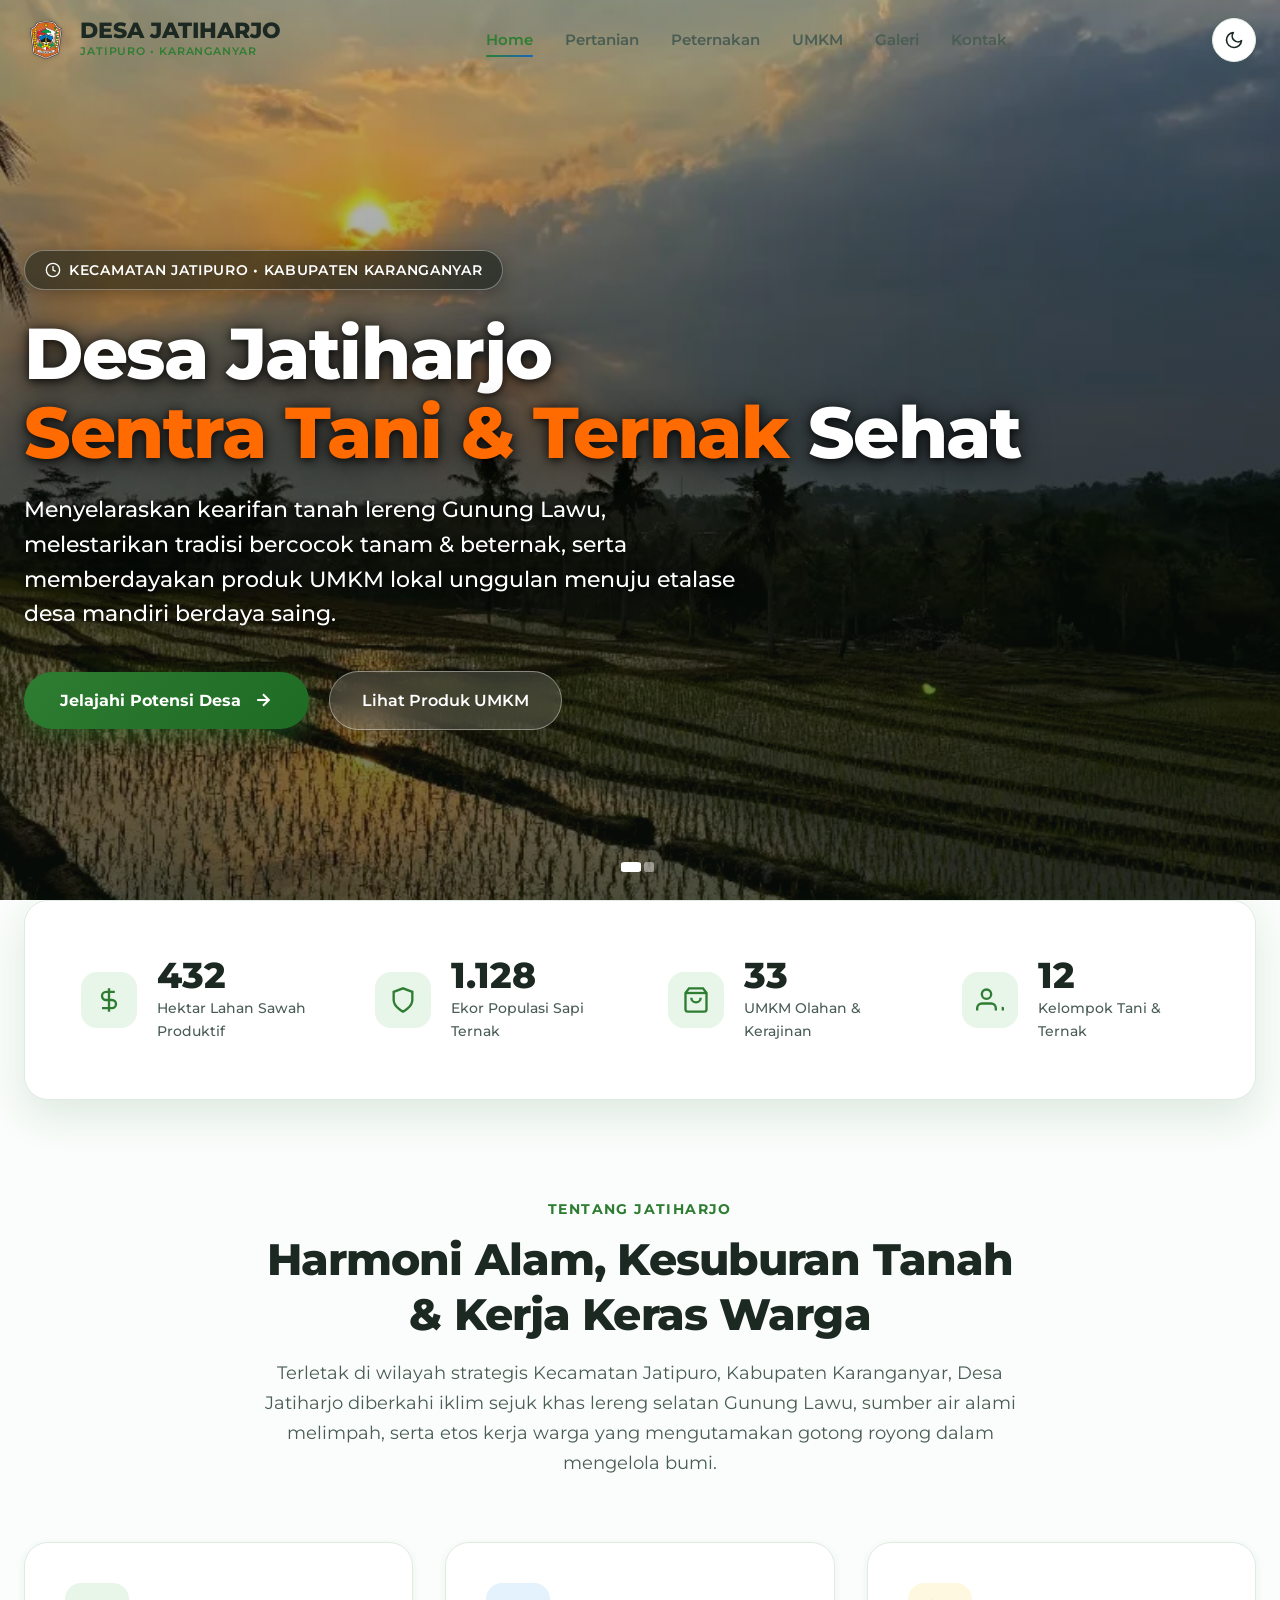
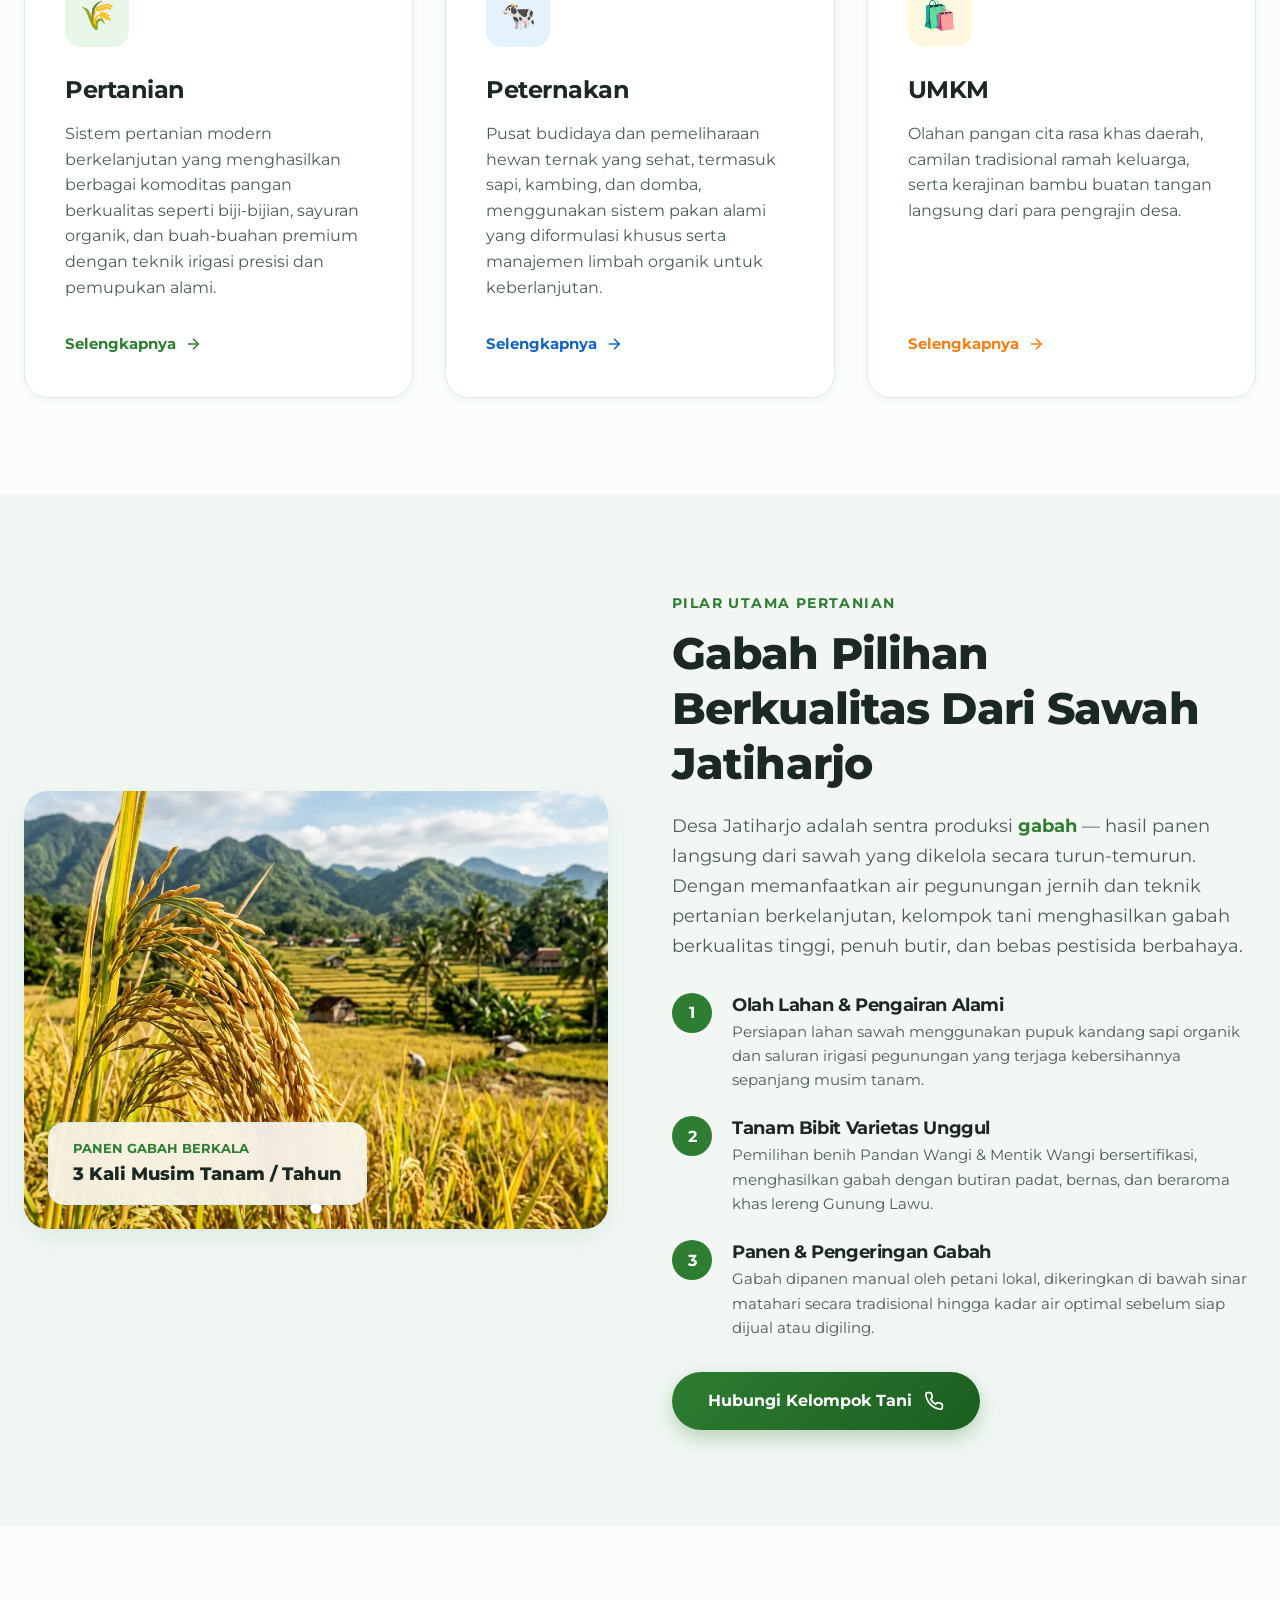
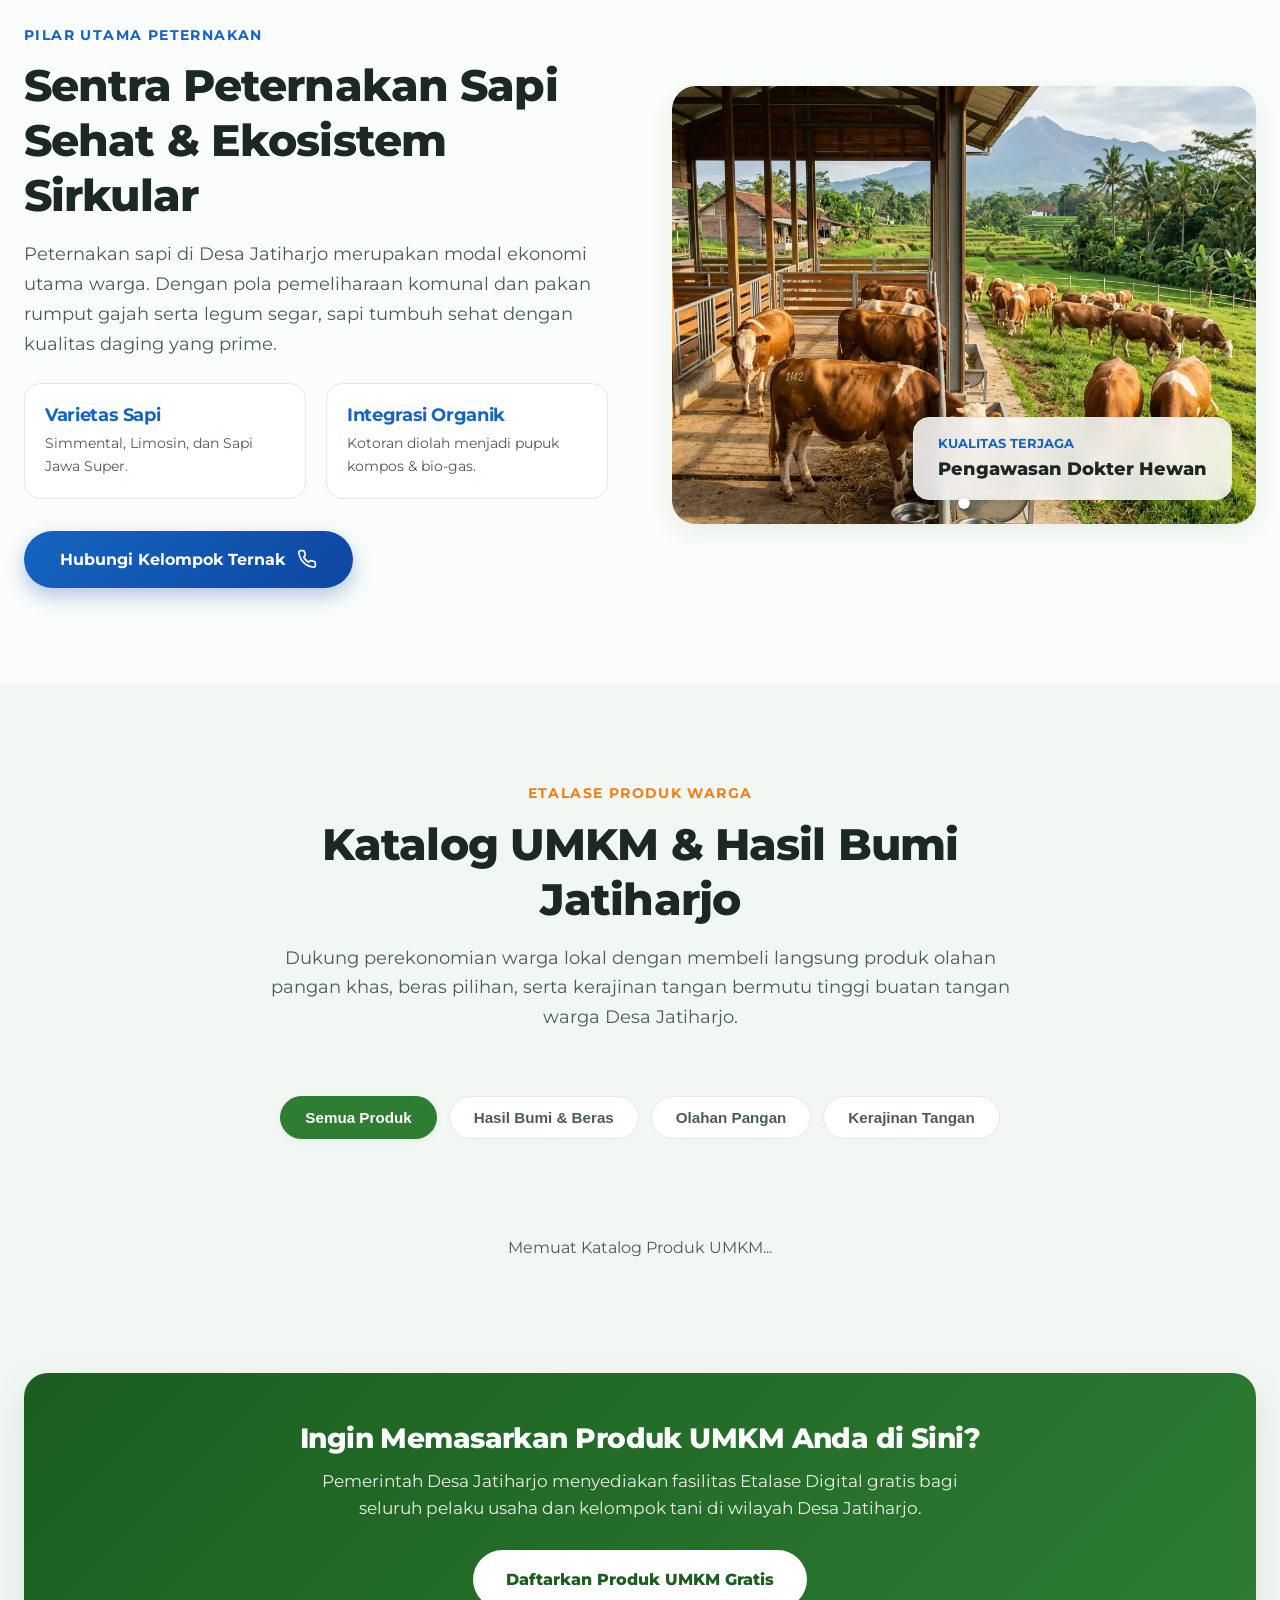
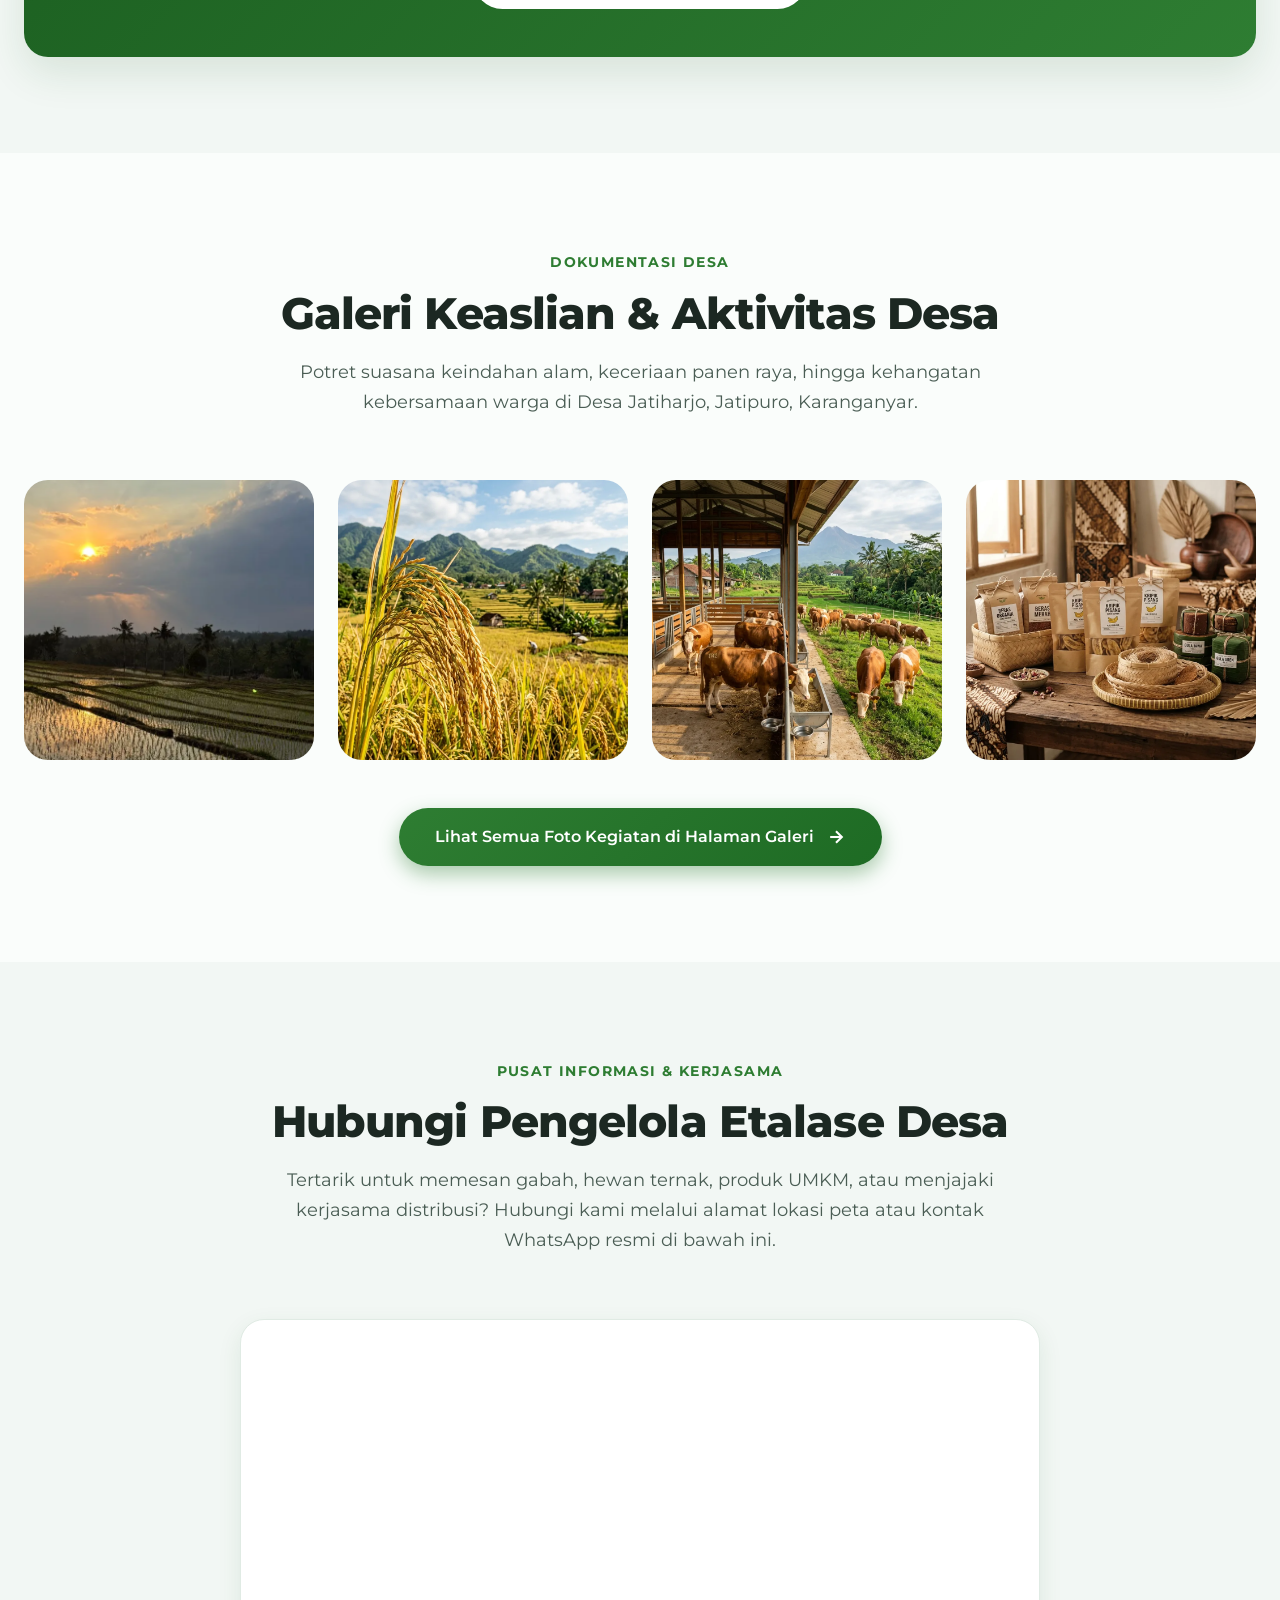
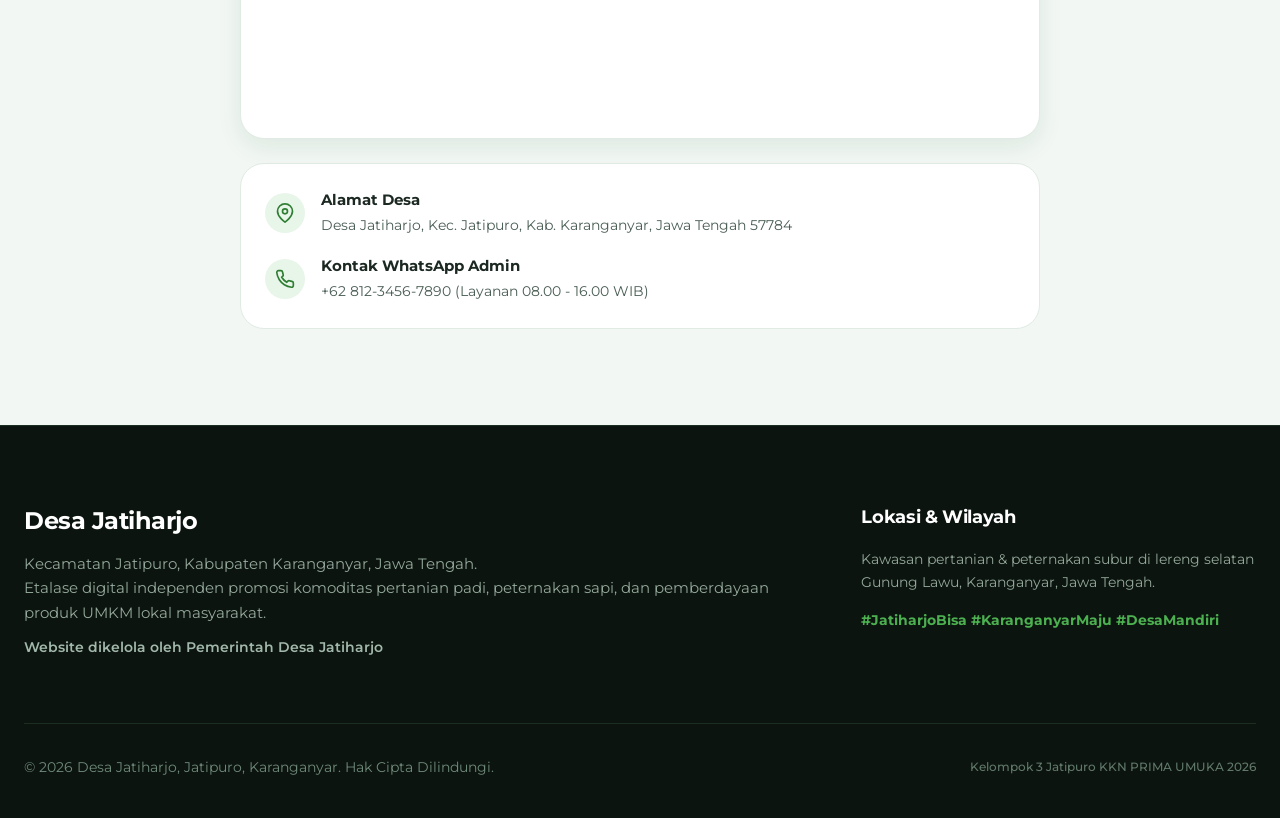
==== commit 854a409a: "fix(stats): pindahkan strip statistik ke bawah hero agar tidak bertabrakan Hapus margin-top -4rem ya" ====
--- a/index.html
+++ b/index.html
@@ -22,7 +22,7 @@
   <link rel="preconnect" href="https://enyfkkhyejegsyjtqywj.supabase.co" crossorigin>
 
   <!-- Stylesheet -->
-  <link rel="stylesheet" href="styles.css?v=20261005c">
+  <link rel="stylesheet" href="styles.css?v=20261005d">
 </head>
 <body>
 
--- a/styles.css
+++ b/styles.css
@@ -515,7 +515,7 @@
 
 /* Stats Counter Section */
 .stats-strip {
-  margin-top: -4rem;
+  margin-top: 0;
   position: relative;
   z-index: 20;
 }
